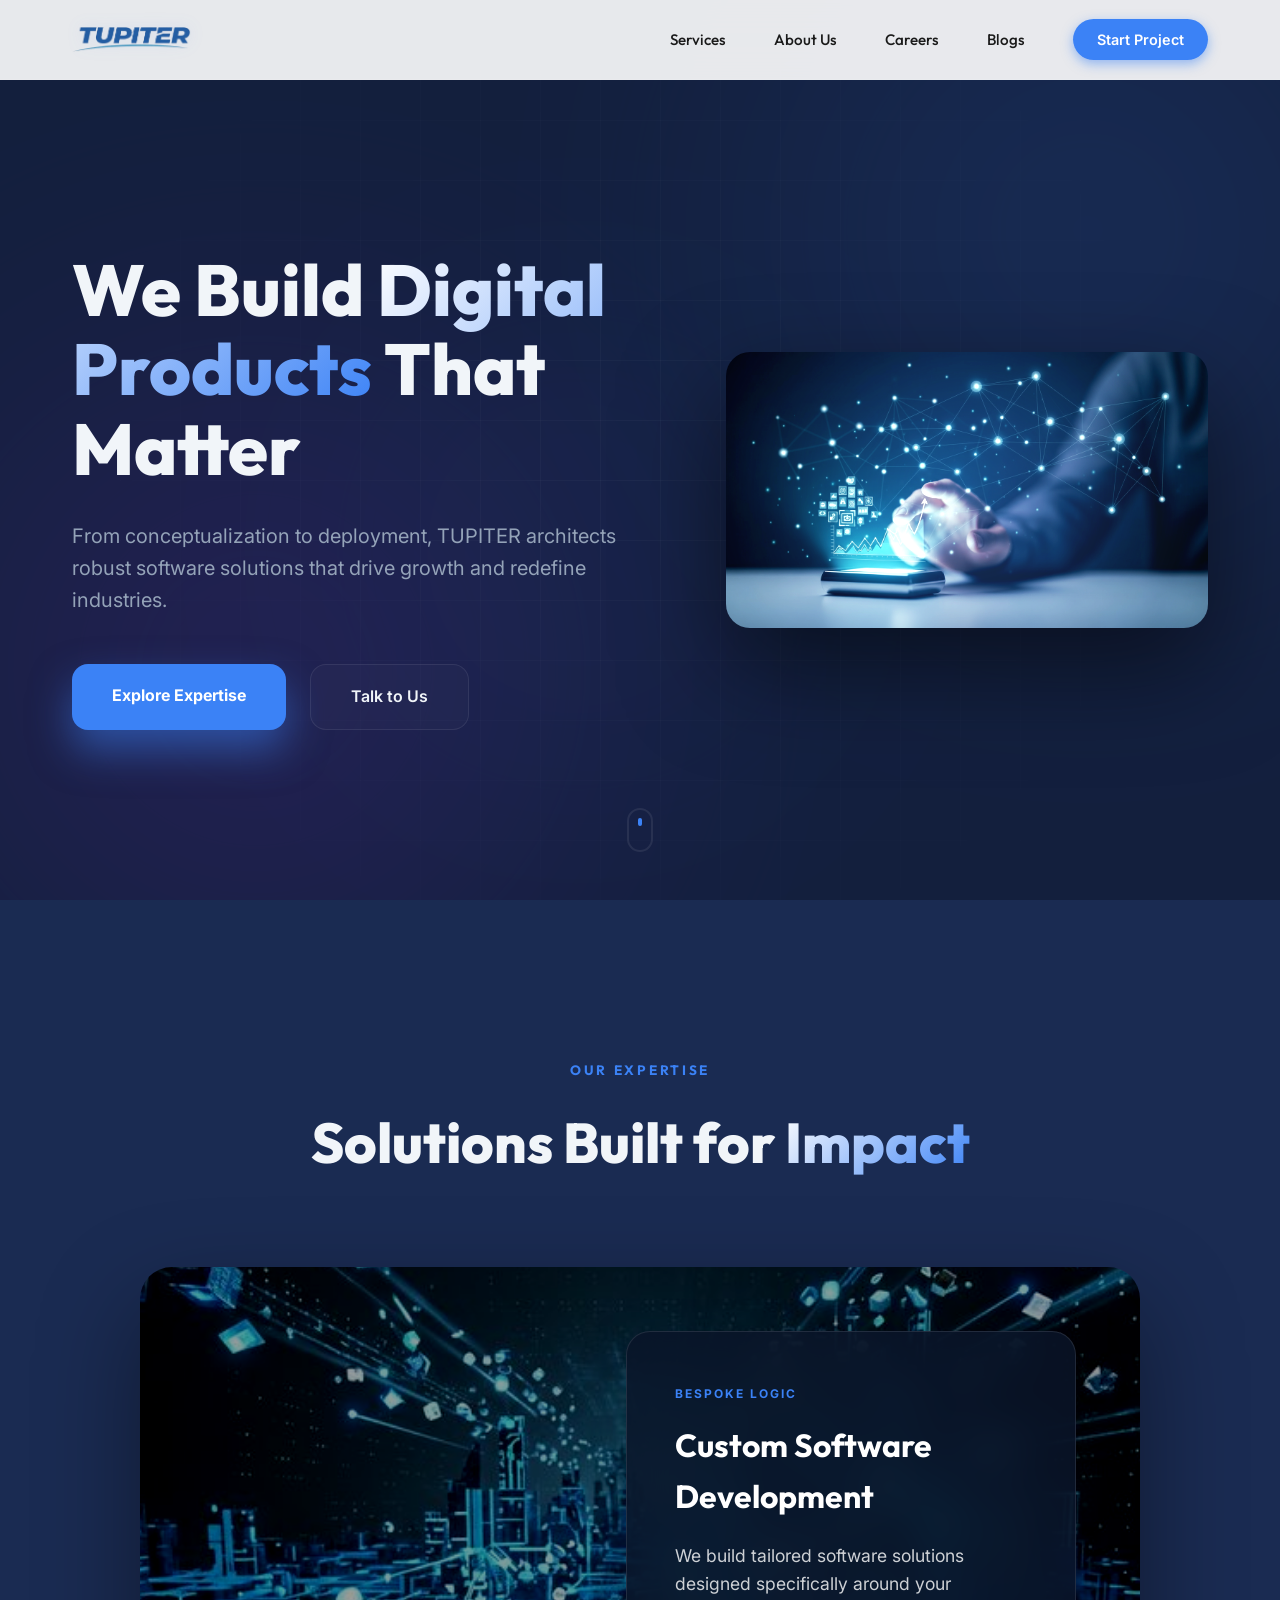
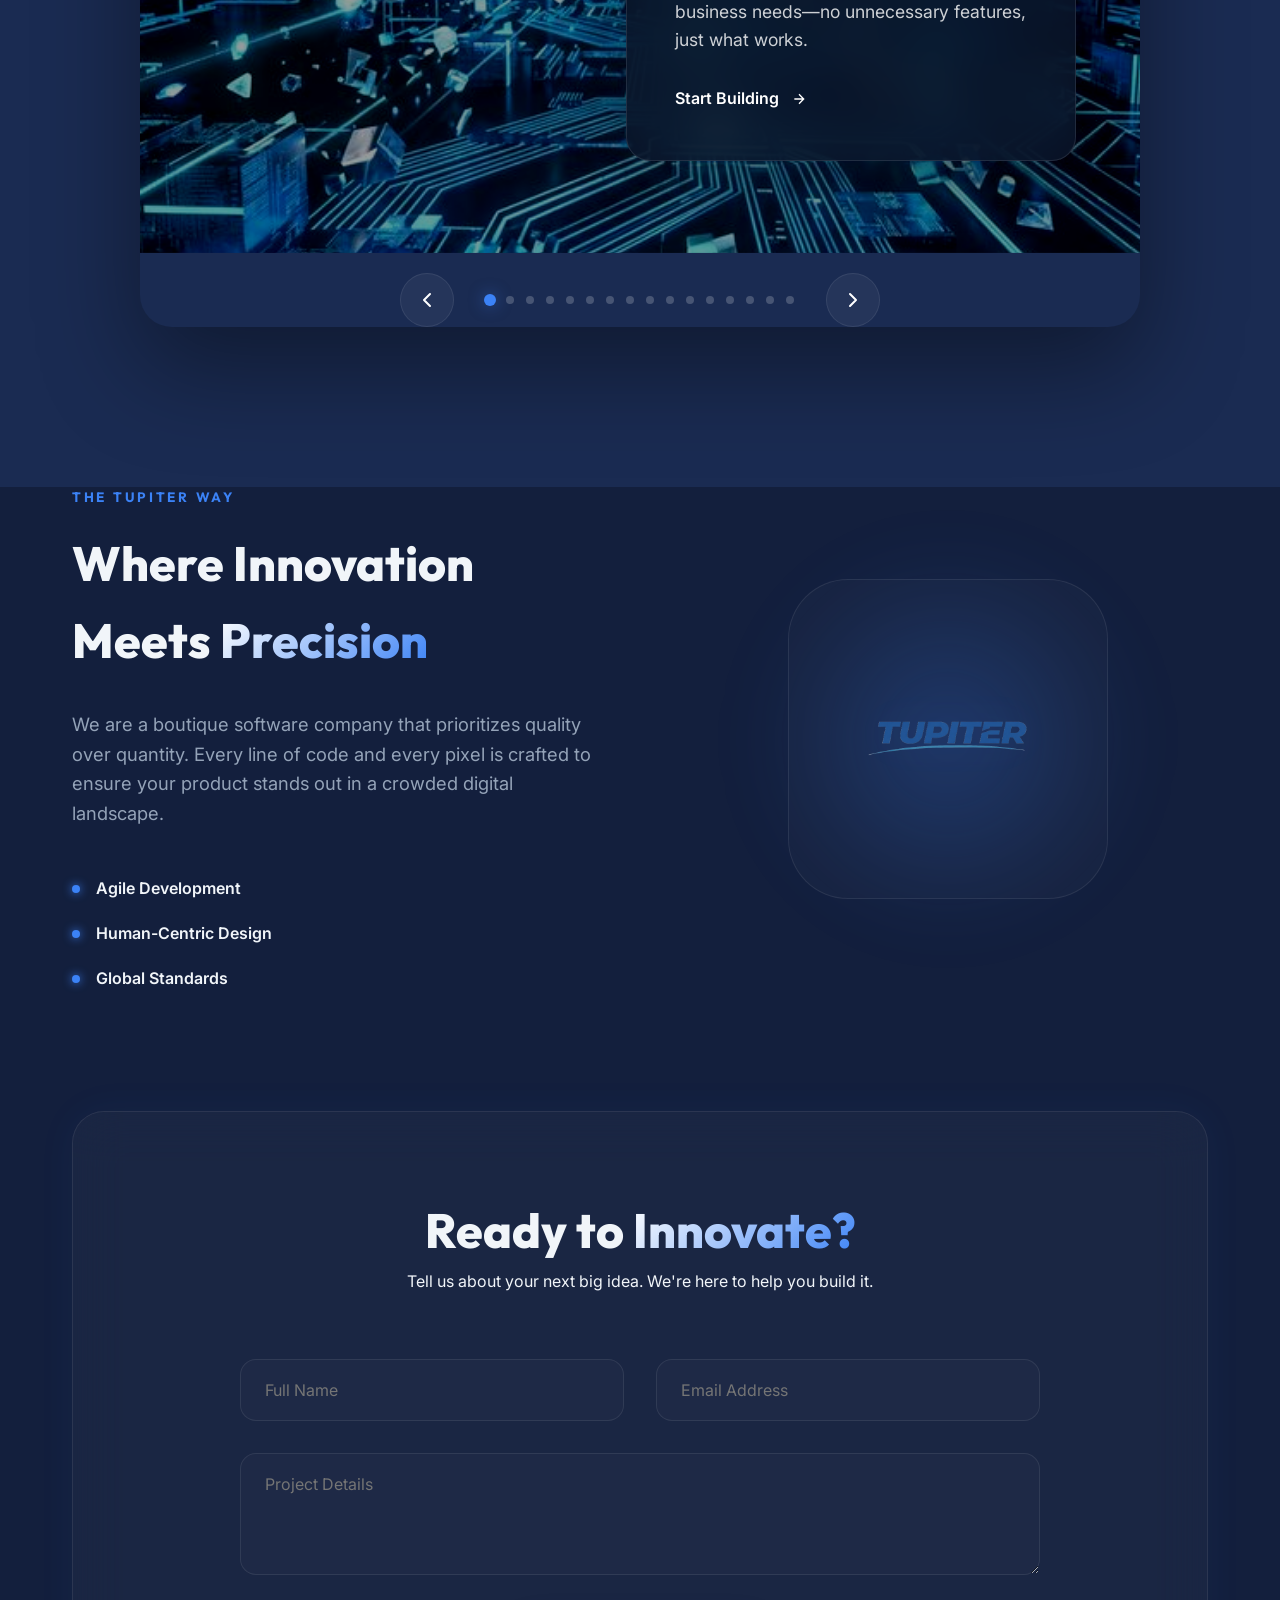
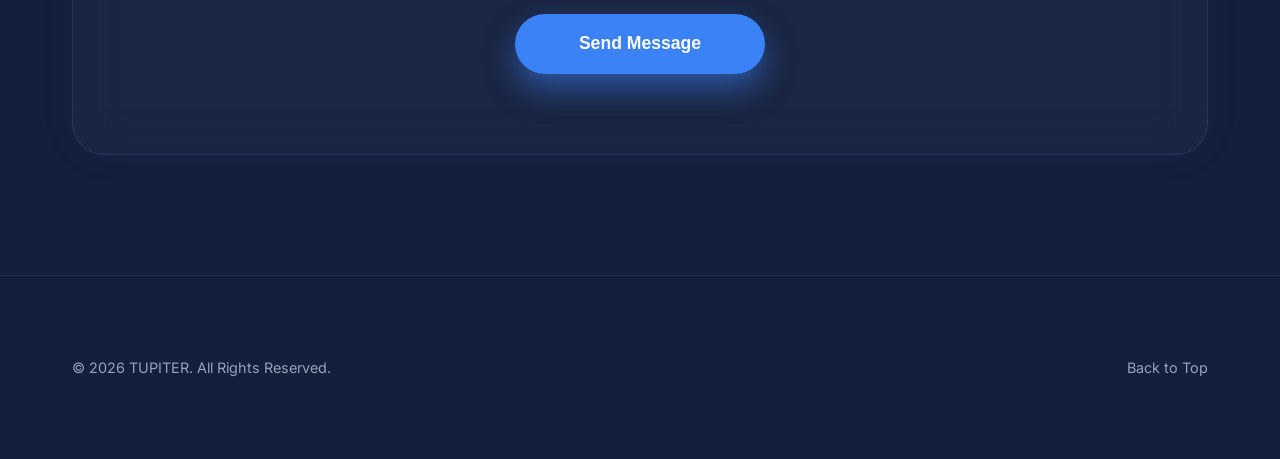
==== index.html @ eca200ba "Implement 16-service premium carousel with abstract tech imagery" ====
<!DOCTYPE html>
<html lang="en">
<head>
  <meta charset="UTF-8" />
  <meta name="viewport" content="width=device-width, initial-scale=1.0" />
  <title>TUPITER | Premium Software Solutions</title>
  <meta name="description" content="TUPITER - Crafting class-leading digital products and seamless software services for forward-thinking businesses." />
  
  <!-- Fonts -->
  <link rel="preconnect" href="https://fonts.googleapis.com" />
  <link rel="preconnect" href="https://fonts.gstatic.com" crossorigin />
  <link href="https://fonts.googleapis.com/css2?family=Outfit:wght@300;400;500;600;700;800&family=Inter:wght@300;400;500;600&display=swap" rel="stylesheet" />
  
  <link rel="stylesheet" href="styles.css" />
</head>
<body class="v2">
  
  <!-- ===== GLOBAL BACKGROUND ===== -->
  <div class="bg-animations" aria-hidden="true">
    <div class="bg-grid-layer"></div>
    <div class="glow-orb orb-1"></div>
    <div class="glow-orb orb-2"></div>
    <div class="glow-orb orb-3"></div>
  </div>

  <!-- ===== INTRO SPLASH ===== -->
  <div id="intro-splash" aria-hidden="true">
    <div class="splash-content">
      <img id="splash-logo" src="logo.png" alt="Tupiter" />
    </div>
  </div>

  <!-- ===== NAVIGATION ===== -->
  <header id="navbar" class="glass-nav">
    <div class="container nav-inner">
      <a href="#hero" class="brand">
        <img src="logo.png" alt="Tupiter" class="nav-logo-img" />
      </a>
      
      <button class="menu-toggle" id="hamburger" aria-label="Toggle Menu">
        <span class="line"></span>
        <span class="line"></span>
      </button>

      <nav class="nav-menu" id="nav-links">
        <ul class="nav-list">
          <li><a href="#services" class="nav-item">Services</a></li>
          <li><a href="#about" class="nav-item">About Us</a></li>
          <li><a href="#careers" class="nav-item">Careers</a></li>
          <li><a href="#blogs" class="nav-item">Blogs</a></li>
          <li><a href="#contact" class="nav-btn">Start Project</a></li>
        </ul>
      </nav>
    </div>
  </header>

  <main>
    <!-- ===== HERO SECTION ===== -->
    <section id="hero" class="hero-v2">
      <div class="hero-bg-fx"></div>
      
      <div class="container hero-container">
        <div class="hero-text-content">
          <h1>We Build <span class="text-gradient">Digital Products</span> That Matter</h1>
          <p class="hero-lead">From conceptualization to deployment, TUPITER architects robust software solutions that drive growth and redefine industries.</p>
          <div class="hero-actions">
            <a href="#services" class="primary-action">Explore Expertise</a>
            <a href="#contact" class="secondary-action">Talk to Us</a>
          </div>
        </div>
        
        <div class="hero-visual-content">
          <div class="visual-wrapper">
            <img src="hero_mockup_v3.png" alt="Tupiter Software Interface" class="hero-main-img" />
            <div class="visual-bg-glow"></div>
          </div>
        </div>
      </div>
      
      <a href="#services" class="scroll-ind" aria-label="Scroll Down">
        <span class="mouse"></span>
      </a>
    </section>

    <!-- ===== SERVICES ===== -->
    <section id="services" class="services-v2">
      <div class="container">
        <div class="section-meta">
          <span class="tagline">Our Expertise</span>
          <h2 class="section-title">Solutions Built for <span class="text-gradient">Impact</span></h2>
        </div>
        
        <!-- ===== SERVICES CAROUSEL ===== -->
        <div class="carousel-wrapper">
          <div class="carousel-container" id="services-carousel">
            <div class="carousel-track">
              <!-- Slide 1 -->
              <div class="carousel-slide active">
                <div class="slide-image">
                  <img src="service_1.png" alt="Custom Software Development" loading="lazy">
                </div>
                <div class="slide-content-card">
                  <span class="card-tag">Bespoke Logic</span>
                  <h3>Custom Software Development</h3>
                  <p>We build tailored software solutions designed specifically around your business needs—no unnecessary features, just what works.</p>
                  <div class="card-footer">
                    <a href="#contact" class="card-link">Start Building <svg width="16" height="16" viewBox="0 0 24 24" fill="none" stroke="currentColor" stroke-width="2"><path d="M5 12h14M12 5l7 7-7 7"/></svg></a>
                  </div>
                </div>
              </div>

              <!-- Slide 2 -->
              <div class="carousel-slide">
                <div class="slide-image">
                  <img src="service_2.png" alt="Web Application Development" loading="lazy">
                </div>
                <div class="slide-content-card">
                  <span class="card-tag">High Performance</span>
                  <h3>Web Application Development</h3>
                  <p>From sleek landing pages to complex platforms, we create fast, secure, and scalable web applications.</p>
                  <div class="card-footer">
                    <a href="#contact" class="card-link">Go Web <svg width="16" height="16" viewBox="0 0 24 24" fill="none" stroke="currentColor" stroke-width="2"><path d="M5 12h14M12 5l7 7-7 7"/></svg></a>
                  </div>
                </div>
              </div>

              <!-- Slide 3 -->
              <div class="carousel-slide">
                <div class="slide-image">
                  <img src="service_3.png" alt="Mobile App Development" loading="lazy">
                </div>
                <div class="slide-content-card">
                  <span class="card-tag">Mobile Native</span>
                  <h3>Mobile App Development</h3>
                  <p>We design and develop intuitive mobile apps that users love—built for performance on both Android and iOS.</p>
                  <div class="card-footer">
                    <a href="#contact" class="card-link">Build App <svg width="16" height="16" viewBox="0 0 24 24" fill="none" stroke="currentColor" stroke-width="2"><path d="M5 12h14M12 5l7 7-7 7"/></svg></a>
                  </div>
                </div>
              </div>

              <!-- Slide 4 -->
              <div class="carousel-slide">
                <div class="slide-image">
                  <img src="service_4.png" alt="SaaS Product Development" loading="lazy">
                </div>
                <div class="slide-content-card">
                  <span class="card-tag">Cloud Native</span>
                  <h3>SaaS Product Development</h3>
                  <p>Got a product idea? We help you turn it into a scalable SaaS platform with the right architecture from day one.</p>
                  <div class="card-footer">
                    <a href="#contact" class="card-link">Launch SaaS <svg width="16" height="16" viewBox="0 0 24 24" fill="none" stroke="currentColor" stroke-width="2"><path d="M5 12h14M12 5l7 7-7 7"/></svg></a>
                  </div>
                </div>
              </div>

              <!-- Slide 5 -->
              <div class="carousel-slide">
                <div class="slide-image">
                  <img src="service_1.png" alt="API Development" loading="lazy">
                </div>
                <div class="slide-content-card">
                  <span class="card-tag">Seamless Bridge</span>
                  <h3>API Development & Integration</h3>
                  <p>We connect your tools, platforms, and services seamlessly so everything works together without friction.</p>
                  <div class="card-footer">
                    <a href="#contact" class="card-link">Integrate <svg width="16" height="16" viewBox="0 0 24 24" fill="none" stroke="currentColor" stroke-width="2"><path d="M5 12h14M12 5l7 7-7 7"/></svg></a>
                  </div>
                </div>
              </div>

              <!-- Slide 6 -->
              <div class="carousel-slide">
                <div class="slide-image">
                  <img src="service_2.png" alt="Cloud Services" loading="lazy">
                </div>
                <div class="slide-content-card">
                  <span class="card-tag">Infinite Scale</span>
                  <h3>Cloud Services & Migration</h3>
                  <p>Move to the cloud with confidence. We handle migrations, setup, and optimization for better performance.</p>
                  <div class="card-footer">
                    <a href="#contact" class="card-link">Go Cloud <svg width="16" height="16" viewBox="0 0 24 24" fill="none" stroke="currentColor" stroke-width="2"><path d="M5 12h14M12 5l7 7-7 7"/></svg></a>
                  </div>
                </div>
              </div>

              <!-- Slide 7 -->
              <div class="carousel-slide">
                <div class="slide-image">
                  <img src="service_3.png" alt="DevOps" loading="lazy">
                </div>
                <div class="slide-content-card">
                  <span class="card-tag">Auto-Pilot</span>
                  <h3>DevOps & CI/CD Implementation</h3>
                  <p>We streamline your development process with automated pipelines, faster deployments, and reliable infrastructure.</p>
                  <div class="card-footer">
                    <a href="#contact" class="card-link">Automate <svg width="16" height="16" viewBox="0 0 24 24" fill="none" stroke="currentColor" stroke-width="2"><path d="M5 12h14M12 5l7 7-7 7"/></svg></a>
                  </div>
                </div>
              </div>

              <!-- Slide 8 -->
              <div class="carousel-slide">
                <div class="slide-image">
                  <img src="service_4.png" alt="Data Engineering" loading="lazy">
                </div>
                <div class="slide-content-card">
                  <span class="card-tag">Data Driven</span>
                  <h3>Data Engineering & Analytics</h3>
                  <p>Turn raw data into meaningful insights with robust data pipelines and smart analytics solutions.</p>
                  <div class="card-footer">
                    <a href="#contact" class="card-link">See Insights <svg width="16" height="16" viewBox="0 0 24 24" fill="none" stroke="currentColor" stroke-width="2"><path d="M5 12h14M12 5l7 7-7 7"/></svg></a>
                  </div>
                </div>
              </div>

              <!-- Slide 9 -->
              <div class="carousel-slide">
                <div class="slide-image">
                  <img src="service_1.png" alt="AI Solutions" loading="lazy">
                </div>
                <div class="slide-content-card">
                  <span class="card-tag">Neural Intelligence</span>
                  <h3>AI & Machine Learning Solutions</h3>
                  <p>We integrate intelligent systems that help automate processes, improve decision-making, and create smarter products.</p>
                  <div class="card-footer">
                    <a href="#contact" class="card-link">Go AI <svg width="16" height="16" viewBox="0 0 24 24" fill="none" stroke="currentColor" stroke-width="2"><path d="M5 12h14M12 5l7 7-7 7"/></svg></a>
                  </div>
                </div>
              </div>

              <!-- Slide 10 -->
              <div class="carousel-slide">
                <div class="slide-image">
                  <img src="service_2.png" alt="UI/UX" loading="lazy">
                </div>
                <div class="slide-content-card">
                  <span class="card-tag">Human Centric</span>
                  <h3>UI/UX Design</h3>
                  <p>Clean, user-focused design that not only looks good but feels intuitive and easy to use.</p>
                  <div class="card-footer">
                    <a href="#contact" class="card-link">Design <svg width="16" height="16" viewBox="0 0 24 24" fill="none" stroke="currentColor" stroke-width="2"><path d="M5 12h14M12 5l7 7-7 7"/></svg></a>
                  </div>
                </div>
              </div>

              <!-- Slide 11 -->
              <div class="carousel-slide">
                <div class="slide-image">
                  <img src="service_3.png" alt="Enterprise Solutions" loading="lazy">
                </div>
                <div class="slide-content-card">
                  <span class="card-tag">Enterprise Scale</span>
                  <h3>Enterprise Solutions (ERP / CRM)</h3>
                  <p>We build and integrate enterprise systems that simplify operations and improve efficiency across teams.</p>
                  <div class="card-footer">
                    <a href="#contact" class="card-link">Connect Team <svg width="16" height="16" viewBox="0 0 24 24" fill="none" stroke="currentColor" stroke-width="2"><path d="M5 12h14M12 5l7 7-7 7"/></svg></a>
                  </div>
                </div>
              </div>

              <!-- Slide 12 -->
              <div class="carousel-slide">
                <div class="slide-image">
                  <img src="service_4.png" alt="Modernization" loading="lazy">
                </div>
                <div class="slide-content-card">
                  <span class="card-tag">Legacy Upgrade</span>
                  <h3>Legacy System Modernization</h3>
                  <p>Outdated system? We upgrade and transform it into a modern, scalable solution without disrupting your business.</p>
                  <div class="card-footer">
                    <a href="#contact" class="card-link">Modernize <svg width="16" height="16" viewBox="0 0 24 24" fill="none" stroke="currentColor" stroke-width="2"><path d="M5 12h14M12 5l7 7-7 7"/></svg></a>
                  </div>
                </div>
              </div>

              <!-- Slide 13 -->
              <div class="carousel-slide">
                <div class="slide-image">
                  <img src="service_1.png" alt="QA" loading="lazy">
                </div>
                <div class="slide-content-card">
                  <span class="card-tag">Flawless Code</span>
                  <h3>Software Testing & Quality Assurance</h3>
                  <p>We ensure everything works flawlessly with thorough testing and quality checks at every stage.</p>
                  <div class="card-footer">
                    <a href="#contact" class="card-link">Test Product <svg width="16" height="16" viewBox="0 0 24 24" fill="none" stroke="currentColor" stroke-width="2"><path d="M5 12h14M12 5l7 7-7 7"/></svg></a>
                  </div>
                </div>
              </div>

              <!-- Slide 14 -->
              <div class="carousel-slide">
                <div class="slide-image">
                  <img src="service_2.png" alt="Kafka" loading="lazy">
                </div>
                <div class="slide-content-card">
                  <span class="card-tag">Real-time Stream</span>
                  <h3>Kafka Services</h3>
                  <p>Real-time data streaming solutions using Kafka for high-throughput, scalable systems.</p>
                  <div class="card-footer">
                    <a href="#contact" class="card-link">Stream Now <svg width="16" height="16" viewBox="0 0 24 24" fill="none" stroke="currentColor" stroke-width="2"><path d="M5 12h14M12 5l7 7-7 7"/></svg></a>
                  </div>
                </div>
              </div>

              <!-- Slide 15 -->
              <div class="carousel-slide">
                <div class="slide-image">
                  <img src="service_3.png" alt="Cybersecurity" loading="lazy">
                </div>
                <div class="slide-content-card">
                  <span class="card-tag">Shield First</span>
                  <h3>Cybersecurity Services</h3>
                  <p>We secure your applications and infrastructure against threats, keeping your data and users safe.</p>
                  <div class="card-footer">
                    <a href="#contact" class="card-link">Secure <svg width="16" height="16" viewBox="0 0 24 24" fill="none" stroke="currentColor" stroke-width="2"><path d="M5 12h14M12 5l7 7-7 7"/></svg></a>
                  </div>
                </div>
              </div>

              <!-- Slide 16 -->
              <div class="carousel-slide">
                <div class="slide-image">
                  <img src="service_4.png" alt="Maintenance" loading="lazy">
                </div>
                <div class="slide-content-card">
                  <span class="card-tag">Lifelong Support</span>
                  <h3>Maintenance & Support</h3>
                  <p>Ongoing support, improvements, and expert guidance to keep your systems running smoothly.</p>
                  <div class="card-footer">
                    <a href="#contact" class="card-link">Get Expert Help <svg width="16" height="16" viewBox="0 0 24 24" fill="none" stroke="currentColor" stroke-width="2"><path d="M5 12h14M12 5l7 7-7 7"/></svg></a>
                  </div>
                </div>
              </div>
            </div>

            <!-- Controls -->
            <div class="carousel-controls">
              <button class="c-prev" aria-label="Previous">
                <svg width="24" height="24" viewBox="0 0 24 24" fill="none" stroke="currentColor" stroke-width="2" stroke-linecap="round" stroke-linejoin="round"><path d="M15 18l-6-6 6-6"/></svg>
              </button>
              <div class="c-dots"></div>
              <button class="c-next" aria-label="Next">
                <svg width="24" height="24" viewBox="0 0 24 24" fill="none" stroke="currentColor" stroke-width="2" stroke-linecap="round" stroke-linejoin="round"><path d="M9 18l6-6-6-6"/></svg>
              </button>
            </div>
          </div>
        </div>
      </div>
    </section>

    <!-- ===== ABOUT ===== -->
    <section id="about" class="about-v2">
      <div class="container about-v2-inner">
        <div class="about-v2-content">
          <span class="tagline">The Tupiter Way</span>
          <h2>Where Innovation Meets <span class="text-gradient">Precision</span></h2>
          <p>We are a boutique software company that prioritizes quality over quantity. Every line of code and every pixel is crafted to ensure your product stands out in a crowded digital landscape.</p>
          <div class="feature-grid">
            <div class="feature">
              <span class="f-dot"></span>
              <span>Agile Development</span>
            </div>
            <div class="feature">
              <span class="f-dot"></span>
              <span>Human-Centric Design</span>
            </div>
            <div class="feature">
              <span class="f-dot"></span>
              <span>Global Standards</span>
            </div>
          </div>
        </div>
        <div class="about-v2-visual">
          <div class="abstract-box">
            <div class="box-glow"></div>
            <img src="logo.png" alt="Tupiter Logo" class="visual-logo" />
          </div>
        </div>
      </div>
    </section>

    <!-- ===== CONTACT ===== -->
    <section id="contact" class="contact-v2">
      <div class="container">
        <div class="contact-glass-box">
          <div class="contact-v2-header">
            <h2>Ready to <span class="text-gradient">Innovate?</span></h2>
            <p>Tell us about your next big idea. We're here to help you build it.</p>
          </div>
          
          <form id="contact-form" class="modern-form">
            <div class="form-row">
              <div class="input-group">
                <input type="text" id="name" required placeholder="Full Name" />
              </div>
              <div class="input-group">
                <input type="email" id="email" required placeholder="Email Address" />
              </div>
            </div>
            <div class="input-group">
              <textarea id="message" rows="4" required placeholder="Project Details"></textarea>
            </div>
            <button type="submit" class="cta-submit" id="submit-btn">Send Message</button>
          </form>
        </div>
      </div>
    </section>
  </main>

  <!-- ===== FOOTER ===== -->
  <footer class="footer-v2">
    <div class="container footer-bottom">
      <p class="copyright">© 2026 TUPITER. All Rights Reserved.</p>
      <div class="footer-links">
        <a href="#hero">Back to Top</a>
      </div>
    </div>
  </footer>

  <script src="main.js"></script>
</body>
</html>
---- styles.css ----
/* ============================================================
   TUPITER v2.0 — Premium Cinematic Web Experience
   ============================================================ */

:root {
  /* Colors */
  --bg:          #131f3d;
  --bg-alt:      #1a2b52;
  --accent:      #3b82f6;
  --accent-glow: rgba(59, 130, 246, 0.5);
  --white:       #ffffff;
  --text:        #f1f5f9;
  --text-muted:  #94a3b8;
  --border:      rgba(255, 255, 255, 0.08);
  --glass:       rgba(255, 255, 255, 0.02);
  --glass-hover: rgba(255, 255, 255, 0.05);
  
  /* System */
  --font-main:   'Inter', system-ui, sans-serif;
  --font-head:   'Outfit', sans-serif;
  --nav-height:  80px;
  --container:   1200px;
  --radius:      24px;
  --transition:  0.4s cubic-bezier(0.16, 1, 0.3, 1);
}

/* ---- Base ---- */
*, *::before, *::after { box-sizing: border-box; margin: 0; padding: 0; }
html { scroll-behavior: smooth; font-size: 16px; scroll-padding-top: var(--nav-height); }

body.v2 {
  font-family: var(--font-main);
  background: var(--bg);
  color: var(--text);
  line-height: 1.6;
  overflow-x: hidden;
  -webkit-font-smoothing: antialiased;
}

img { max-width: 100%; display: block; }
a { text-decoration: none; color: inherit; transition: var(--transition); }
ul { list-style: none; }

.container {
  max-width: var(--container);
  margin: 0 auto;
  padding: 0 2rem;
}

.text-gradient {
  background: linear-gradient(135deg, #fff 0%, var(--accent) 100%);
  -webkit-background-clip: text;
  -webkit-text-fill-color: transparent;
  background-clip: text;
}

/* ============================================================
   INTRO SPLASH v2
   ============================================================ */
#intro-splash {
  position: fixed;
  inset: 0;
  background: #ffffff;
  z-index: 10000;
  display: flex;
  align-items: center;
  justify-content: center;
  /* Splash background fades out, logo stays */
  /* Synchronized with logo landing at 2.3s */
  animation: splash-bg-exit 0.4s cubic-bezier(0.16, 1, 0.3, 1) 2.3s forwards;
}

#splash-logo {
  width: 280px; /* Adjusted for wider text logo */
  height: auto;
  filter: drop-shadow(0 0 15px rgba(59, 130, 246, 0.15));
  /* Step 1: Reveal logo in center */
  /* Step 2: Slide to corner */
  /* Precision landing: dX=81px, dY=40px, Scale=0.35 */
  animation: 
    logo-reveal-center 0.8s cubic-bezier(0.16, 1, 0.3, 1) 0.5s forwards,
    logo-center-to-navbar 0.8s cubic-bezier(0.65, 0, 0.35, 1) 1.5s forwards;
  opacity: 0;
  z-index: 10001;
}

@keyframes logo-reveal-center {
  0% { transform: scale(0.9); opacity: 0; }
  100% { transform: scale(1); opacity: 1; }
}

@keyframes logo-center-to-navbar {
  0% {
    transform: translate(0, 0) scale(1);
  }
  100% {
    /* Precise landing for all viewports: dX=81px from left on narrow, dY=40px from top */
    transform: translate(calc(49px + max(32px - 50vw, -568px)), calc(40px - 50vh)) scale(0.35);
  }
}

@keyframes splash-bg-exit {
  to { opacity: 0; visibility: hidden; pointer-events: none; }
}

/* ============================================================
   NAVIGATION v2
   ============================================================ */
.glass-nav {
  position: fixed;
  top: 0;
  left: 0;
  right: 0;
  height: var(--nav-height);
  z-index: 1000;
  display: flex;
  align-items: center;
  border-bottom: 1px solid var(--border);
  background: rgba(255, 255, 255, 0.9);
  backdrop-filter: blur(20px);
  -webkit-backdrop-filter: blur(20px);
  opacity: 0;
  opacity: 0;
  animation: nav-reveal 0.6s ease 2.1s forwards;
}

.nav-inner {
  display: flex;
  justify-content: space-between;
  align-items: center;
  width: 100%;
}

.brand {
  /* Hand-off exactly at 2.3s when splash logo lands */
  opacity: 0;
  animation: nav-reveal 0.2s ease 2.3s forwards;
}

@keyframes nav-reveal {
  to { opacity: 1; }
}

.nav-logo-img {
  height: 28px;
  width: auto;
  filter: drop-shadow(0 0 8px rgba(59, 130, 246, 0.1));
}

.nav-list {
  display: flex;
  align-items: center;
  gap: 3rem;
}

.nav-item {
  font-family: var(--font-head);
  font-weight: 500;
  font-size: 0.95rem;
  color: #1a1a1a;
}

.nav-item:hover { color: var(--accent); }

.nav-btn {
  background: var(--accent);
  color: var(--white);
  padding: 0.75rem 1.5rem;
  border-radius: 100px;
  font-weight: 600;
  font-size: 0.9rem;
  box-shadow: 0 4px 12px var(--accent-glow);
}

.nav-btn:hover { transform: scale(1.05); box-shadow: 0 10px 20px rgba(255,255,255,0.1); }

/* Hamburger Menu Toggle */
.menu-toggle {
  display: none;
  flex-direction: column;
  gap: 6px;
  background: none;
  border: none;
  cursor: pointer;
  padding: 10px;
}

.menu-toggle .line {
  width: 24px;
  height: 2px;
  background: #1a1a1a;
  transition: var(--transition);
}

/* ============================================================
   HERO v2
   ============================================================ */
.hero-v2 {
  min-height: 100vh;
  padding-top: var(--nav-height);
  display: flex;
  align-items: center;
  position: relative;
  overflow: hidden;
}

.hero-bg-fx {
  position: absolute;
  inset: 0;
  z-index: -1;
}

.glow-orb {
  position: absolute;
  width: 50vw;
  height: 50vw;
  border-radius: 50%;
  filter: blur(140px);
  opacity: 0.12;
  transition: opacity 1s ease;
  animation: float-orb 20s infinite ease-in-out alternate;
}

.orb-1 { top: -10%; right: -10%; background: var(--accent); animation-duration: 25s; }
.orb-2 { bottom: -10%; left: -5%; background: #9333ea; animation-duration: 35s; animation-delay: -5s; }
.orb-3 { top: 40%; left: 30%; width: 30vw; height: 30vw; background: var(--accent); opacity: 0.08; animation-duration: 40s; animation-delay: -10s; }

/* Global Background Layout */
.bg-animations {
  position: fixed;
  inset: 0;
  z-index: -2;
  overflow: hidden;
  pointer-events: none;
  background: var(--bg);
}

.bg-grid-layer {
  position: absolute;
  inset: 0;
  background-image: 
    linear-gradient(rgba(255,255,255,0.03) 1px, transparent 1px),
    linear-gradient(90deg, rgba(255,255,255,0.03) 1px, transparent 1px);
  background-size: 60px 60px;
  mask-image: radial-gradient(circle at center, black, transparent 80%);
  -webkit-mask-image: radial-gradient(circle at center, black, transparent 80%);
  animation: grid-pan 60s linear infinite;
}

@keyframes float-orb {
  0% { transform: translate(0, 0) scale(1); }
  50% { transform: translate(5%, 10%) scale(1.1); }
  100% { transform: translate(-5%, 5%) scale(0.95); }
}

@keyframes grid-pan {
  from { transform: translateY(0); }
  to { transform: translateY(60px); }
}

.hero-container {
  display: grid;
  grid-template-columns: 1.1fr 0.9fr;
  align-items: center;
  gap: 4rem;
}

.badge-reveal {
  margin-bottom: 2rem;
  /* Simplified hero reveal without the badge delay */
  opacity: 0;
  transform: translateY(20px);
  animation: reveal-up 0.8s ease 2.3s forwards;
}

.badge {
  display: inline-block;
  padding: 0.5rem 1rem;
  background: var(--glass);
  border: 1px solid var(--border);
  border-radius: 100px;
  font-size: 0.8rem;
  font-weight: 600;
  letter-spacing: 0.05em;
  text-transform: uppercase;
  color: var(--accent);
}

h1 {
  font-family: var(--font-head);
  font-size: clamp(2.5rem, 6vw, 4.5rem);
  font-weight: 800;
  line-height: 1.1;
  margin-bottom: 2rem;
  opacity: 0;
  transform: translateY(30px);
  animation: reveal-up 0.8s ease 2.4s forwards;
}

.hero-lead {
  font-size: 1.25rem;
  color: var(--text-muted);
  max-width: 600px;
  margin-bottom: 3rem;
  opacity: 0;
  transform: translateY(30px);
  animation: reveal-up 0.8s ease 2.5s forwards;
}

.hero-actions {
  display: flex;
  gap: 1.5rem;
  opacity: 0;
  transform: translateY(30px);
  animation: reveal-up 0.8s ease 2.6s forwards;
}

.primary-action {
  background: var(--accent);
  color: var(--white);
  padding: 1.2rem 2.5rem;
  border-radius: 16px;
  font-weight: 700;
  box-shadow: 0 20px 40px var(--accent-glow);
}

.secondary-action {
  border: 1px solid var(--border);
  padding: 1.2rem 2.5rem;
  border-radius: 16px;
  font-weight: 600;
  background: var(--glass);
}

.primary-action:hover { transform: translateY(-5px); box-shadow: 0 25px 50px var(--accent-glow); }
.secondary-action:hover { background: var(--glass-hover); border-color: rgba(255,255,255,0.2); }

/* Hero Visual */
.hero-visual-content {
  position: relative;
  opacity: 0;
  transform: scale(0.9);
  animation: hero-image-reveal 1.2s cubic-bezier(0.16, 1, 0.3, 1) 2.4s forwards;
}

.visual-wrapper {
  position: relative;
  z-index: 2;
  border-radius: var(--radius);
  overflow: hidden;
  box-shadow: 0 40px 100px rgba(0,0,0,0.5);
}

.hero-main-img {
  width: 100%;
  height: auto;
  mix-blend-mode: lighten;
  filter: contrast(1.1) brightness(1.1);
}

.visual-bg-glow {
  position: absolute;
  inset: -20%;
  background: radial-gradient(circle, var(--accent-glow) 0%, transparent 70%);
  z-index: -1;
  filter: blur(60px);
}

/* Scroll Indicator */
.scroll-ind {
  position: absolute;
  bottom: 3rem;
  left: 50%;
  transform: translateX(-50%);
  opacity: 0;
  animation: fade-in 1s ease 4.5s forwards;
}

.mouse {
  width: 26px;
  height: 44px;
  border: 2px solid var(--border);
  border-radius: 20px;
  display: block;
  position: relative;
}

.mouse::after {
  content: '';
  width: 4px;
  height: 8px;
  background: var(--accent);
  position: absolute;
  top: 8px;
  left: 50%;
  transform: translateX(-50%);
  border-radius: 2px;
  animation: scroll-wheel 2s infinite;
}

@keyframes scroll-wheel {
  0% { transform: translate(-50%, 0); opacity: 1; }
  100% { transform: translate(-50%, 20px); opacity: 0; }
}

/* ============================================================
   SERVICES v2
   ============================================================ */
.services-v2 {
  padding: 160px 0;
  background: var(--bg-alt);
}

.section-meta {
  text-align: center;
  margin-bottom: 5rem;
}

.tagline {
  font-family: var(--font-head);
  display: block;
  text-transform: uppercase;
  color: var(--accent);
  font-weight: 700;
  letter-spacing: 0.2em;
  font-size: 0.85rem;
  margin-bottom: 1rem;
}

.section-title {
  font-family: var(--font-head);
  font-size: clamp(2rem, 5vw, 3.5rem);
  font-weight: 800;
}/* Services Carousel Section Layout */
.services-v2 { padding: 160px 0; background: var(--bg-alt); position: relative; overflow: hidden; }

.carousel-wrapper {
  margin-top: 4rem;
  position: relative;
  max-width: 1000px;
  margin-left: auto;
  margin-right: auto;
}

.carousel-container {
  overflow: hidden;
  border-radius: 32px;
  box-shadow: 0 40px 100px rgba(0, 0, 0, 0.4);
}

.carousel-track {
  display: flex;
  transition: transform 0.6s cubic-bezier(0.16, 1, 0.3, 1);
}

.carousel-slide {
  flex: 0 0 100%;
  position: relative;
  min-height: 500px;
  display: flex;
  align-items: center;
  padding: 4rem;
}

.slide-image {
  position: absolute;
  inset: 0;
  width: 100%;
  height: 100%;
  z-index: 1;
}

.slide-image img {
  width: 100%;
  height: 100%;
  object-fit: cover;
  filter: brightness(0.6) contrast(1.1);
  transition: transform 8s linear;
}

.carousel-slide.active .slide-image img { transform: scale(1.1); }

.slide-content-card {
  position: relative;
  z-index: 2;
  background: rgba(10, 20, 40, 0.85);
  backdrop-filter: blur(20px);
  -webkit-backdrop-filter: blur(20px);
  border: 1px solid rgba(255, 255, 255, 0.1);
  border-radius: 24px;
  padding: 3rem;
  max-width: 450px;
  margin-left: auto;
  box-shadow: 0 20px 50px rgba(0,0,0,0.3);
  transform: translateX(30px);
  opacity: 0;
  transition: all 0.8s cubic-bezier(0.16, 1, 0.3, 1) 0.2s;
}

.carousel-slide.active .slide-content-card {
  transform: translateX(0);
  opacity: 1;
}

.card-tag {
  display: inline-block;
  font-size: 0.75rem;
  font-weight: 700;
  text-transform: uppercase;
  letter-spacing: 2px;
  color: var(--accent);
  margin-bottom: 1rem;
}

.slide-content-card h3 {
  font-family: var(--font-head);
  font-size: 2rem;
  font-weight: 700;
  margin-bottom: 1.25rem;
  color: var(--white);
}

.slide-content-card p {
  font-size: 1.1rem;
  line-height: 1.6;
  color: rgba(255,255,255,0.8);
  margin-bottom: 2rem;
}

.card-footer {
  display: flex;
  align-items: center;
  justify-content: space-between;
}

.card-link {
  display: flex;
  align-items: center;
  gap: 0.75rem;
  color: var(--white);
  font-weight: 600;
  text-decoration: none;
  transition: var(--transition);
}

.card-link:hover { color: var(--accent); gap: 1rem; }

/* Carousel Controls */
.carousel-controls {
  display: flex;
  align-items: center;
  justify-content: center;
  gap: 2rem;
  margin-top: 3rem;
}

.c-prev, .c-next {
  background: rgba(255,255,255,0.05);
  border: 1px solid var(--border);
  color: var(--white);
  width: 54px;
  height: 54px;
  border-radius: 50%;
  display: flex;
  align-items: center;
  justify-content: center;
  cursor: pointer;
  transition: var(--transition);
}

.c-prev:hover, .c-next:hover {
  background: var(--accent);
  border-color: var(--accent);
  box-shadow: 0 0 20px var(--accent-glow);
}

.c-dots {
  display: flex;
  gap: 0.75rem;
}

.dot {
  width: 8px;
  height: 8px;
  border-radius: 50%;
  background: rgba(255,255,255,0.2);
  cursor: pointer;
  transition: var(--transition);
}

.dot.active {
  background: var(--accent);
  transform: scale(1.5);
  box-shadow: 0 0 10px var(--accent-glow);
}

@media (max-width: 768px) {
  .carousel-slide { padding: 2rem; min-height: 550px; align-items: flex-end; }
  .slide-content-card { padding: 2rem; margin-left: 0; transform: translateY(30px); }
  .carousel-slide.active .slide-content-card { transform: translateY(0); }
  .slide-content-card h3 { font-size: 1.5rem; }
}
}

/* ============================================================
   ABOUT v2
   ============================================================ */
.about-v2 { padding: 160px 0; }

.about-v2-inner {
  display: grid;
  grid-template-columns: 1fr 1fr;
  align-items: center;
  gap: 6rem;
}

.about-v2-content h2 {
  font-family: var(--font-head);
  font-size: clamp(2rem, 4vw, 3rem);
  font-weight: 800;
  margin-bottom: 2rem;
}

.about-v2-content p {
  color: var(--text-muted);
  font-size: 1.15rem;
  margin-bottom: 3rem;
}

.feature-grid {
  display: flex;
  flex-direction: column;
  gap: 1.2rem;
}

.feature {
  display: flex;
  align-items: center;
  gap: 1rem;
  font-weight: 600;
}

.f-dot {
  width: 8px;
  height: 8px;
  background: var(--accent);
  border-radius: 50%;
  box-shadow: 0 0 10px var(--accent);
}

.about-v2-visual {
  display: flex;
  justify-content: center;
}

.abstract-box {
  width: 320px;
  height: 320px;
  background: var(--glass);
  border: 1px solid var(--border);
  border-radius: 60px;
  position: relative;
  display: flex;
  align-items: center;
  justify-content: center;
  animation: float-slow 8s infinite ease-in-out;
}

.visual-logo {
  width: 160px; /* Adjusted for wider logo */
  height: auto;
  filter: drop-shadow(0 0 20px rgba(59, 130, 246, 0.1));
  opacity: 0.8;
}

.box-glow {
  position: absolute;
  inset: -10%;
  background: radial-gradient(circle, var(--accent-glow) 0%, transparent 70%);
  filter: blur(40px);
  opacity: 0.5;
}

/* ============================================================
   CONTACT v2
   ============================================================ */
.contact-v2 { padding: 120px 0; }

.contact-glass-box {
  background: rgba(255, 255, 255, 0.03);
  border: 1px solid var(--border);
  border-radius: 32px;
  padding: 5rem;
  backdrop-filter: blur(24px);
  -webkit-backdrop-filter: blur(24px);
  box-shadow: 0 0 40px rgba(59, 130, 246, 0.05);
  transition: var(--transition);
}

.contact-glass-box:hover {
  border-color: rgba(59, 130, 246, 0.2);
  box-shadow: 0 0 60px rgba(59, 130, 246, 0.1);
}

.contact-v2-header {
  text-align: center;
  margin-bottom: 4rem;
}

.contact-v2-header h2 {
  font-family: var(--font-head);
  font-size: 3rem;
  font-weight: 800;
}

.modern-form {
  max-width: 800px;
  margin: 0 auto;
  display: flex;
  flex-direction: column;
  gap: 2rem;
}

.form-row {
  display: grid;
  grid-template-columns: 1fr 1fr;
  gap: 2rem;
}

.input-group input,
.input-group textarea {
  width: 100%;
  background: rgba(255,255,255,0.02);
  border: 1px solid var(--border);
  border-radius: 16px;
  padding: 1.25rem 1.5rem;
  color: var(--white);
  font-family: inherit;
  font-size: 1rem;
  transition: var(--transition);
}

.input-group input:focus,
.input-group textarea:focus {
  outline: none;
  border-color: var(--accent);
  background: rgba(255,255,255,0.05);
  box-shadow: 0 0 20px rgba(59, 130, 246, 0.1);
}

.cta-submit {
  align-self: center;
  background: var(--accent);
  color: var(--white);
  padding: 1.2rem 4rem;
  border-radius: 100px;
  font-weight: 700;
  font-size: 1.1rem;
  border: none;
  cursor: pointer;
  box-shadow: 0 15px 30px var(--accent-glow);
  transition: var(--transition);
}

.cta-submit:hover { transform: translateY(-5px); box-shadow: 0 20px 40px var(--accent-glow); }

/* ============================================================
   FOOTER v2
   ============================================================ */
.footer-v2 {
  padding: 5rem 0;
  border-top: 1px solid var(--border);
}

.footer-bottom {
  display: flex;
  justify-content: space-between;
  align-items: center;
  color: var(--text-muted);
  font-size: 0.9rem;
}

/* ============================================================
   ANIMATIONS
   ============================================================ */
@keyframes fade-in { to { opacity: 1; } }
@keyframes reveal-up { to { opacity: 1; transform: translateY(0); } }
@keyframes hero-image-reveal { to { opacity: 1; transform: scale(1); } }
@keyframes float-slow {
  0%, 100% { transform: translateY(0) rotate(0); }
  50% { transform: translateY(-20px) rotate(2deg); }
}

/* ============================================================
   RESPONSIVE
   ============================================================ */
@media (max-width: 1024px) {
  .hero-container { grid-template-columns: 1fr; text-align: center; gap: 5rem; }
  .hero-lead { margin-left: auto; margin-right: auto; }
  .hero-actions { justify-content: center; }
  .services-modern-grid { grid-template-columns: repeat(2, 1fr); }
  .about-v2-inner { grid-template-columns: 1fr; text-align: center; }
  .about-v2-visual { order: -1; }
  .feature-grid { align-items: center; }
}

@media (max-width: 768px) {
  .menu-toggle { display: flex; }
  .nav-menu {
    position: fixed;
    top: 0; right: 0; bottom: 0;
    width: 300px;
    background: #ffffff;
    padding: 120px 3rem;
    transform: translateX(100%);
    transition: var(--transition);
    z-index: 999;
    box-shadow: -10px 0 30px rgba(0,0,0,0.1);
  }
  .nav-menu.open { transform: translateX(0); }
  .nav-list { flex-direction: column; align-items: flex-start; gap: 2.5rem; }
  .nav-list .nav-item { color: #1a1a1a; font-size: 1.2rem; }
  .nav-list .nav-item:hover { color: var(--accent); }
  .services-modern-grid { grid-template-columns: 1fr; }
  .form-row { grid-template-columns: 1fr; }
  .contact-glass-box { padding: 3rem 1.25rem; border-radius: 24px; }
  .modern-form { gap: 1.5rem; }
  .hero-container { padding-top: 4rem; }
}

/* --- Menu & Animation Utilities --- */
.hamburger.active .line:nth-child(1) { transform: translateY(8px) rotate(45deg); }
.hamburger.active .line:nth-child(2) { opacity: 0; }
.hamburger.active .line:nth-child(3) { transform: translateY(-8px) rotate(-45deg); }
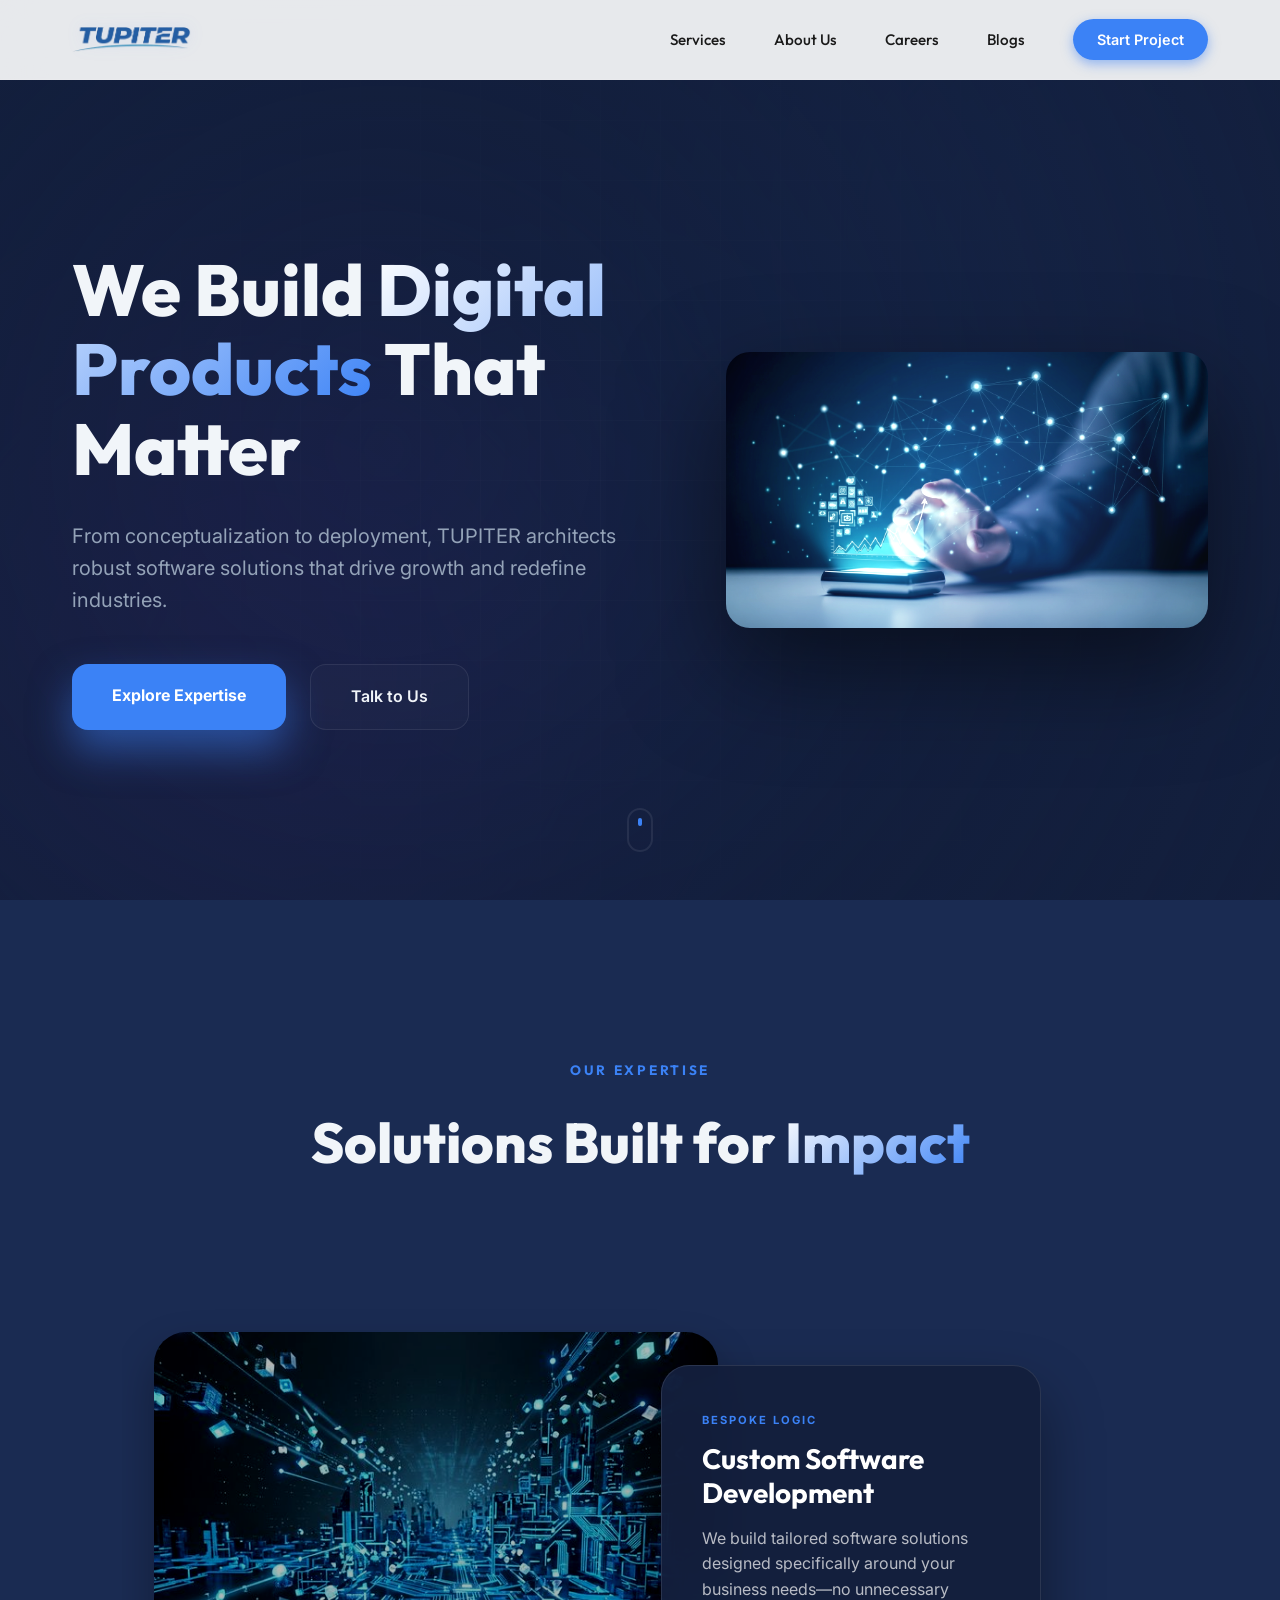
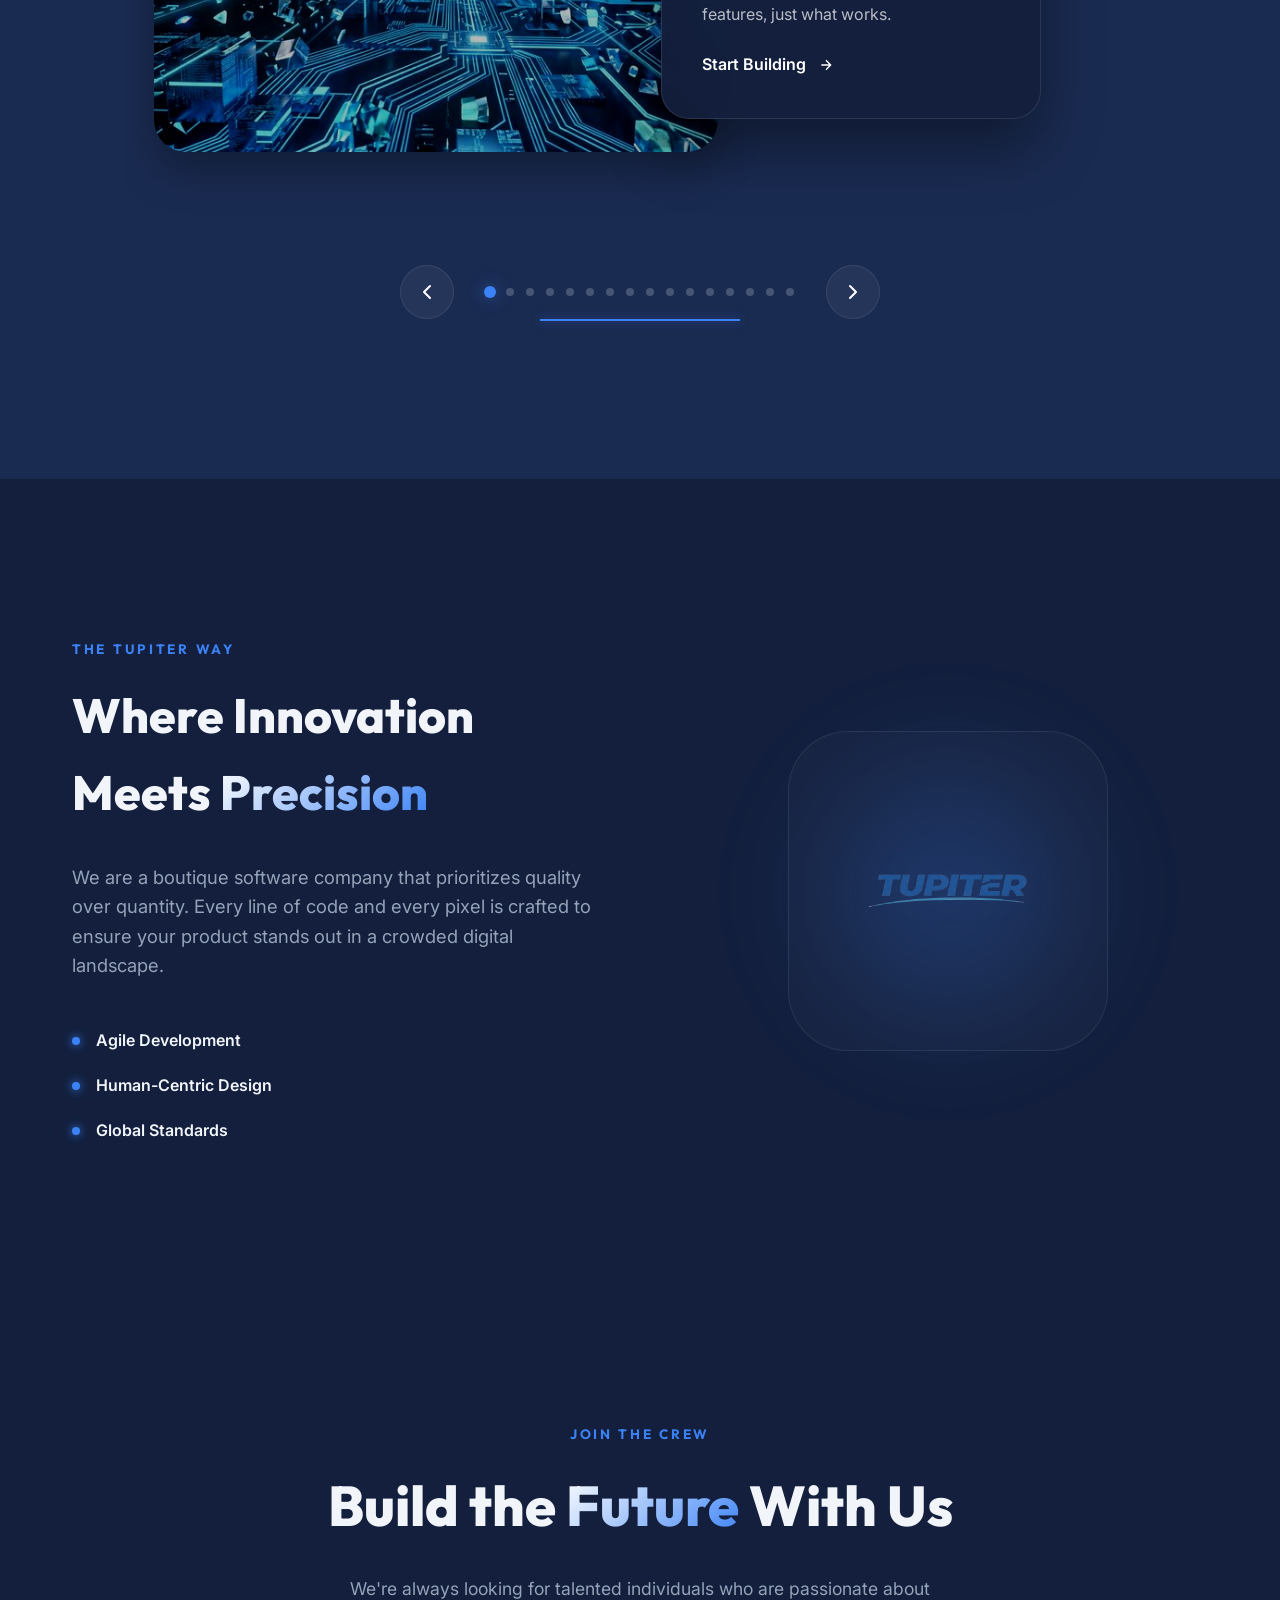
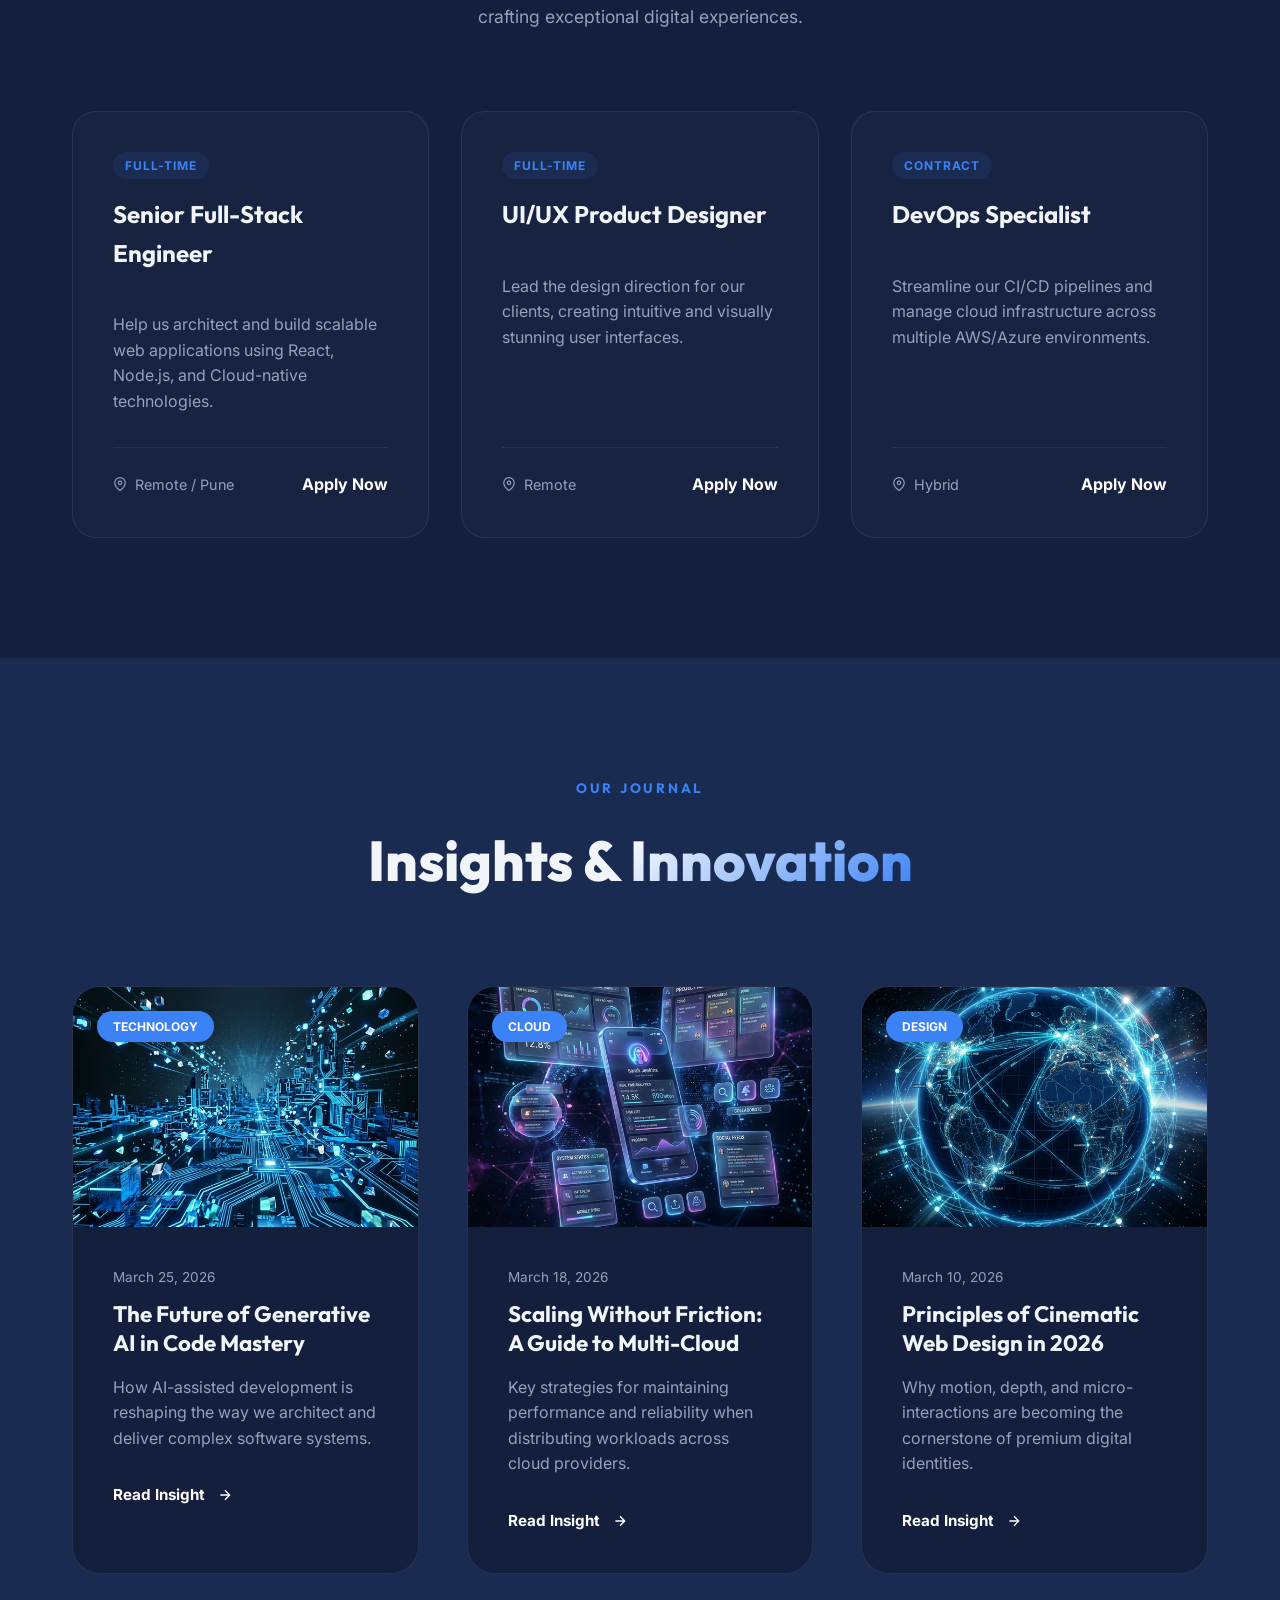
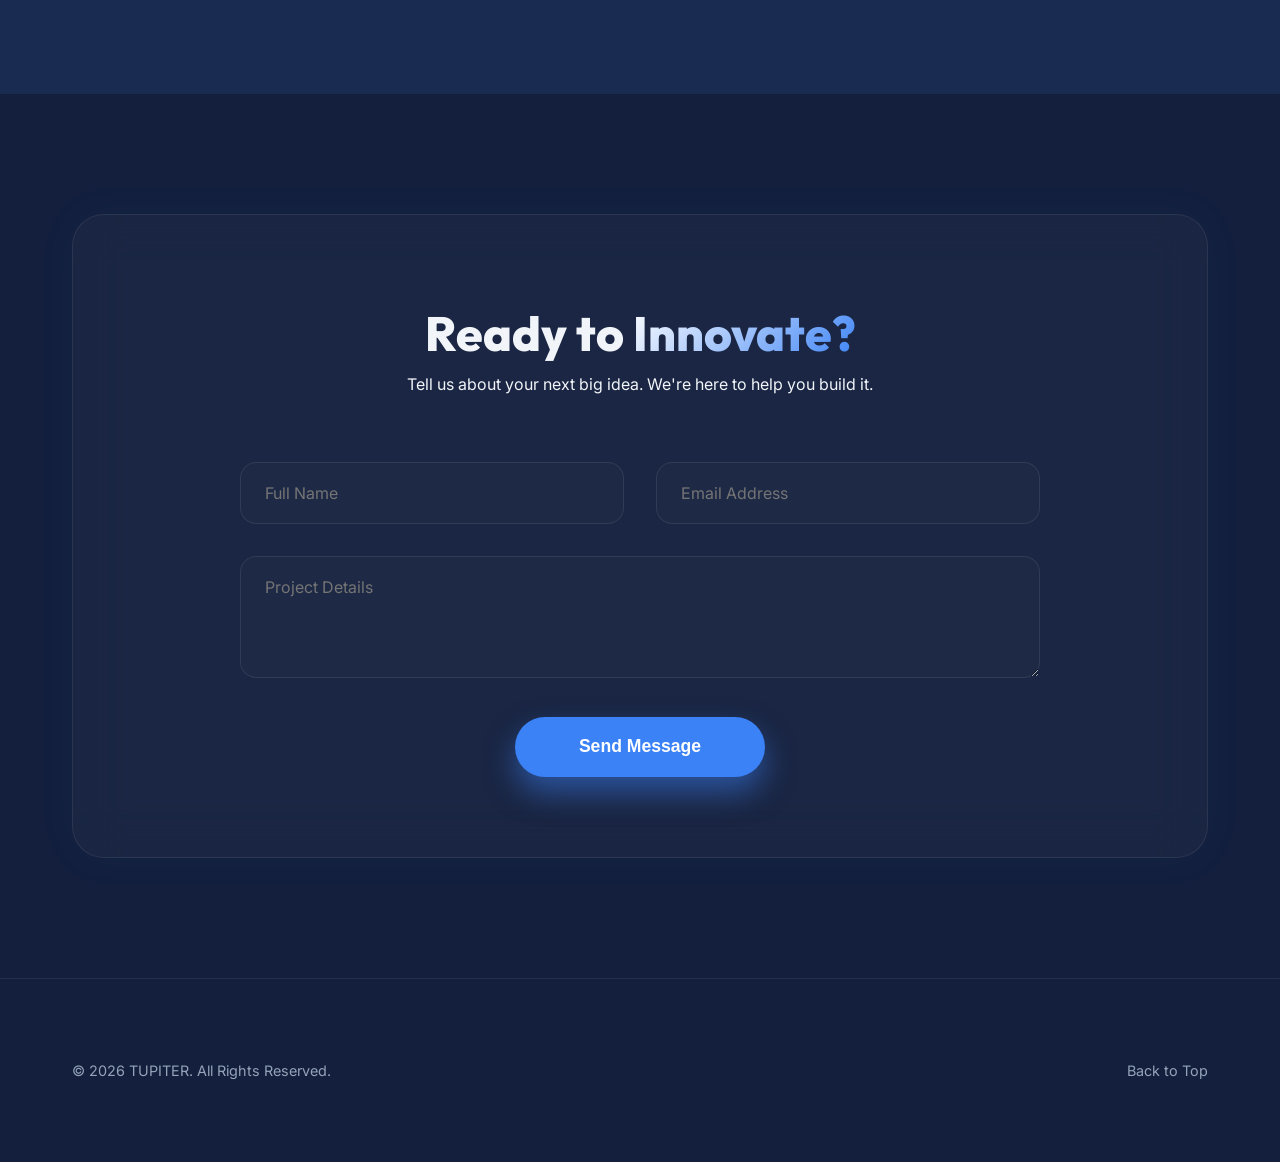
==== commit 6b96e7c6: "Enhance website: add Careers, Blogs sections, refine Services carousel with auto-play, and add Hero " ====
--- a/index.html
+++ b/index.html
@@ -57,7 +57,12 @@
   <main>
     <!-- ===== HERO SECTION ===== -->
     <section id="hero" class="hero-v2">
-      <div class="hero-bg-fx"></div>
+      <div class="hero-bg-fx">
+        <video autoplay muted loop playsinline id="hero-video">
+          <source src="hero_bg.mp4" type="video/mp4">
+        </video>
+        <div class="video-overlay"></div>
+      </div>
       
       <div class="container hero-container">
         <div class="hero-text-content">
@@ -381,8 +386,108 @@
       </div>
     </section>
 
+    <!-- ===== CAREERS ===== -->
+    <section id="careers" class="careers-v2 fade-up" data-reveal>
+      <div class="container">
+        <div class="section-meta">
+          <span class="tagline">Join the Crew</span>
+          <h2 class="section-title">Build the <span class="text-gradient">Future</span> With Us</h2>
+          <p class="section-lead">We're always looking for talented individuals who are passionate about crafting exceptional digital experiences.</p>
+        </div>
+
+        <div class="jobs-grid">
+          <div class="job-card" data-reveal>
+            <div class="job-header">
+              <span class="job-type">Full-time</span>
+              <h3>Senior Full-Stack Engineer</h3>
+            </div>
+            <p>Help us architect and build scalable web applications using React, Node.js, and Cloud-native technologies.</p>
+            <div class="job-footer">
+              <span class="job-loc"><svg width="14" height="14" viewBox="0 0 24 24" fill="none" stroke="currentColor" stroke-width="2"><path d="M21 10c0 7-9 13-9 13s-9-6-9-13a9 9 0 0118 0z"/><circle cx="12" cy="10" r="3"/></svg> Remote / Pune</span>
+              <a href="#contact" class="job-link">Apply Now</a>
+            </div>
+          </div>
+
+          <div class="job-card" data-reveal>
+            <div class="job-header">
+              <span class="job-type">Full-time</span>
+              <h3>UI/UX Product Designer</h3>
+            </div>
+            <p>Lead the design direction for our clients, creating intuitive and visually stunning user interfaces.</p>
+            <div class="job-footer">
+              <span class="job-loc"><svg width="14" height="14" viewBox="0 0 24 24" fill="none" stroke="currentColor" stroke-width="2"><path d="M21 10c0 7-9 13-9 13s-9-6-9-13a9 9 0 0118 0z"/><circle cx="12" cy="10" r="3"/></svg> Remote</span>
+              <a href="#contact" class="job-link">Apply Now</a>
+            </div>
+          </div>
+
+          <div class="job-card" data-reveal>
+            <div class="job-header">
+              <span class="job-type">Contract</span>
+              <h3>DevOps Specialist</h3>
+            </div>
+            <p>Streamline our CI/CD pipelines and manage cloud infrastructure across multiple AWS/Azure environments.</p>
+            <div class="job-footer">
+              <span class="job-loc"><svg width="14" height="14" viewBox="0 0 24 24" fill="none" stroke="currentColor" stroke-width="2"><path d="M21 10c0 7-9 13-9 13s-9-6-9-13a9 9 0 0118 0z"/><circle cx="12" cy="10" r="3"/></svg> Hybrid</span>
+              <a href="#contact" class="job-link">Apply Now</a>
+            </div>
+          </div>
+        </div>
+      </div>
+    </section>
+
+    <!-- ===== BLOGS ===== -->
+    <section id="blogs" class="blogs-v2 fade-up" data-reveal>
+      <div class="container">
+        <div class="section-meta">
+          <span class="tagline">Our Journal</span>
+          <h2 class="section-title">Insights & <span class="text-gradient">Innovation</span></h2>
+        </div>
+
+        <div class="blogs-grid">
+          <article class="blog-post" data-reveal>
+            <div class="post-img">
+              <img src="service_1.png" alt="AI in Development" loading="lazy">
+              <span class="post-tag">Technology</span>
+            </div>
+            <div class="post-content">
+              <span class="post-date">March 25, 2026</span>
+              <h3>The Future of Generative AI in Code Mastery</h3>
+              <p>How AI-assisted development is reshaping the way we architect and deliver complex software systems.</p>
+              <a href="#" class="read-more">Read Insight <svg width="16" height="16" viewBox="0 0 24 24" fill="none" stroke="currentColor" stroke-width="2"><path d="M5 12h14M12 5l7 7-7 7"/></svg></a>
+            </div>
+          </article>
+
+          <article class="blog-post" data-reveal>
+            <div class="post-img">
+              <img src="service_2.png" alt="Cloud Architecture" loading="lazy">
+              <span class="post-tag">Cloud</span>
+            </div>
+            <div class="post-content">
+              <span class="post-date">March 18, 2026</span>
+              <h3>Scaling Without Friction: A Guide to Multi-Cloud</h3>
+              <p>Key strategies for maintaining performance and reliability when distributing workloads across cloud providers.</p>
+              <a href="#" class="read-more">Read Insight <svg width="16" height="16" viewBox="0 0 24 24" fill="none" stroke="currentColor" stroke-width="2"><path d="M5 12h14M12 5l7 7-7 7"/></svg></a>
+            </div>
+          </article>
+
+          <article class="blog-post" data-reveal>
+            <div class="post-img">
+              <img src="service_3.png" alt="UI Design" loading="lazy">
+              <span class="post-tag">Design</span>
+            </div>
+            <div class="post-content">
+              <span class="post-date">March 10, 2026</span>
+              <h3>Principles of Cinematic Web Design in 2026</h3>
+              <p>Why motion, depth, and micro-interactions are becoming the cornerstone of premium digital identities.</p>
+              <a href="#" class="read-more">Read Insight <svg width="16" height="16" viewBox="0 0 24 24" fill="none" stroke="currentColor" stroke-width="2"><path d="M5 12h14M12 5l7 7-7 7"/></svg></a>
+            </div>
+          </article>
+        </div>
+      </div>
+    </section>
+
     <!-- ===== CONTACT ===== -->
-    <section id="contact" class="contact-v2">
+    <section id="contact" class="contact-v2 fade-up" data-reveal>
       <div class="container">
         <div class="contact-glass-box">
           <div class="contact-v2-header">
--- a/styles.css
+++ b/styles.css
@@ -78,8 +78,8 @@
   /* Step 2: Slide to corner */
   /* Precision landing: dX=81px, dY=40px, Scale=0.35 */
   animation: 
-    logo-reveal-center 0.8s cubic-bezier(0.16, 1, 0.3, 1) 0.5s forwards,
-    logo-center-to-navbar 0.8s cubic-bezier(0.65, 0, 0.35, 1) 1.5s forwards;
+    logo-reveal-center 0.6s cubic-bezier(0.16, 1, 0.3, 1) 0.2s forwards,
+    logo-center-to-navbar 0.6s cubic-bezier(0.65, 0, 0.35, 1) 0.8s forwards;
   opacity: 0;
   z-index: 10001;
 }
@@ -90,17 +90,26 @@
 }
 
 @keyframes logo-center-to-navbar {
-  0% {
-    transform: translate(0, 0) scale(1);
-  }
-  100% {
-    /* Precise landing for all viewports: dX=81px from left on narrow, dY=40px from top */
-    transform: translate(calc(49px + max(32px - 50vw, -568px)), calc(40px - 50vh)) scale(0.35);
-  }
+  0% { transform: translate(0, 0) scale(1); }
+  100% { transform: translate(calc(49px + max(32px - 50vw, -568px)), calc(40px - 50vh)) scale(0.35); }
 }
 
 @keyframes splash-bg-exit {
   to { opacity: 0; visibility: hidden; pointer-events: none; }
+}
+
+@keyframes reveal-up {
+  from { opacity: 0; transform: translateY(30px); }
+  to { opacity: 1; transform: translateY(0); }
+}
+
+@keyframes hero-image-reveal {
+  from { opacity: 0; transform: scale(0.9); }
+  to { opacity: 1; transform: scale(1); }
+}
+
+@keyframes fade-in {
+  to { opacity: 1; }
 }
 
 /* ============================================================
@@ -208,6 +217,27 @@
   position: absolute;
   inset: 0;
   z-index: -1;
+  overflow: hidden;
+}
+
+#hero-video {
+  position: absolute;
+  top: 50%;
+  left: 50%;
+  min-width: 100%;
+  min-height: 100%;
+  width: auto;
+  height: auto;
+  transform: translate(-50%, -50%);
+  object-fit: cover;
+  opacity: 0.6; /* Balanced for readability */
+}
+
+.video-overlay {
+  position: absolute;
+  inset: 0;
+  background: radial-gradient(circle at 30% 50%, rgba(19, 31, 61, 0.4) 0%, rgba(19, 31, 61, 0.9) 100%);
+  z-index: 1;
 }
 
 .glow-orb {
@@ -294,7 +324,7 @@
   margin-bottom: 2rem;
   opacity: 0;
   transform: translateY(30px);
-  animation: reveal-up 0.8s ease 2.4s forwards;
+  animation: reveal-up 0.8s ease 0.8s forwards; /* Reduced delay from 2.4s */
 }
 
 .hero-lead {
@@ -304,7 +334,7 @@
   margin-bottom: 3rem;
   opacity: 0;
   transform: translateY(30px);
-  animation: reveal-up 0.8s ease 2.5s forwards;
+  animation: reveal-up 0.8s ease 0.9s forwards; /* Reduced delay from 2.5s */
 }
 
 .hero-actions {
@@ -312,7 +342,7 @@
   gap: 1.5rem;
   opacity: 0;
   transform: translateY(30px);
-  animation: reveal-up 0.8s ease 2.6s forwards;
+  animation: reveal-up 0.8s ease 1s forwards; /* Reduced delay from 2.6s */
 }
 
 .primary-action {
@@ -340,7 +370,7 @@
   position: relative;
   opacity: 0;
   transform: scale(0.9);
-  animation: hero-image-reveal 1.2s cubic-bezier(0.16, 1, 0.3, 1) 2.4s forwards;
+  animation: hero-image-reveal 1.2s cubic-bezier(0.16, 1, 0.3, 1) 0.8s forwards; /* Reduced delay from 2.4s */
 }
 
 .visual-wrapper {
@@ -432,69 +462,72 @@
   font-size: clamp(2rem, 5vw, 3.5rem);
   font-weight: 800;
 }/* Services Carousel Section Layout */
-.services-v2 { padding: 160px 0; background: var(--bg-alt); position: relative; overflow: hidden; }
+.services-v2 { padding: 160px 0; position: relative; overflow: hidden; }
 
 .carousel-wrapper {
   margin-top: 4rem;
   position: relative;
-  max-width: 1000px;
+  max-width: 1100px;
   margin-left: auto;
   margin-right: auto;
+  padding: 0 2rem;
 }
 
 .carousel-container {
   overflow: hidden;
-  border-radius: 32px;
-  box-shadow: 0 40px 100px rgba(0, 0, 0, 0.4);
+  border-radius: 40px;
 }
 
 .carousel-track {
   display: flex;
-  transition: transform 0.6s cubic-bezier(0.16, 1, 0.3, 1);
+  transition: transform 0.7s cubic-bezier(0.16, 1, 0.3, 1);
 }
 
 .carousel-slide {
   flex: 0 0 100%;
   position: relative;
-  min-height: 500px;
-  display: flex;
-  align-items: center;
-  padding: 4rem;
+  min-height: 550px;
+  display: flex;
+  align-items: center;
+  justify-content: flex-start; /* Image on left */
+  padding: 2rem;
 }
 
 .slide-image {
-  position: absolute;
-  inset: 0;
-  width: 100%;
-  height: 100%;
+  position: relative;
+  width: 58%;
+  height: 420px;
+  border-radius: 32px;
+  overflow: hidden;
   z-index: 1;
+  box-shadow: 0 20px 40px rgba(0,0,0,0.3);
 }
 
 .slide-image img {
   width: 100%;
   height: 100%;
   object-fit: cover;
-  filter: brightness(0.6) contrast(1.1);
-  transition: transform 8s linear;
-}
-
-.carousel-slide.active .slide-image img { transform: scale(1.1); }
+  filter: brightness(0.7) contrast(1.1);
+  transition: transform 6s ease-out;
+}
+
+.carousel-slide.active .slide-image img { transform: scale(1.05); }
 
 .slide-content-card {
-  position: relative;
+  position: absolute;
   z-index: 2;
-  background: rgba(10, 20, 40, 0.85);
+  left: 52%; /* Offset to overlap image */
+  background: rgba(19, 31, 61, 0.95); /* Tupiter Deep Blue */
   backdrop-filter: blur(20px);
   -webkit-backdrop-filter: blur(20px);
   border: 1px solid rgba(255, 255, 255, 0.1);
-  border-radius: 24px;
-  padding: 3rem;
-  max-width: 450px;
-  margin-left: auto;
-  box-shadow: 0 20px 50px rgba(0,0,0,0.3);
-  transform: translateX(30px);
+  border-radius: 28px;
+  padding: 2.5rem;
+  max-width: 380px; /* Smaller width as requested */
+  box-shadow: 0 30px 60px rgba(0,0,0,0.4);
+  transform: translateX(40px);
   opacity: 0;
-  transition: all 0.8s cubic-bezier(0.16, 1, 0.3, 1) 0.2s;
+  transition: all 0.8s cubic-bezier(0.16, 1, 0.3, 1) 0.3s;
 }
 
 .carousel-slide.active .slide-content-card {
@@ -504,33 +537,34 @@
 
 .card-tag {
   display: inline-block;
-  font-size: 0.75rem;
+  font-size: 0.7rem;
   font-weight: 700;
   text-transform: uppercase;
   letter-spacing: 2px;
   color: var(--accent);
-  margin-bottom: 1rem;
+  margin-bottom: 0.75rem;
 }
 
 .slide-content-card h3 {
   font-family: var(--font-head);
-  font-size: 2rem;
+  font-size: 1.75rem;
   font-weight: 700;
-  margin-bottom: 1.25rem;
+  margin-bottom: 1rem;
   color: var(--white);
+  line-height: 1.2;
 }
 
 .slide-content-card p {
-  font-size: 1.1rem;
+  font-size: 1rem;
   line-height: 1.6;
-  color: rgba(255,255,255,0.8);
-  margin-bottom: 2rem;
+  color: rgba(255,255,255,0.7);
+  margin-bottom: 1.5rem;
 }
 
 .card-footer {
   display: flex;
   align-items: center;
-  justify-content: space-between;
+  justify-content: flex-start;
 }
 
 .card-link {
@@ -595,11 +629,31 @@
 }
 
 @media (max-width: 768px) {
-  .carousel-slide { padding: 2rem; min-height: 550px; align-items: flex-end; }
-  .slide-content-card { padding: 2rem; margin-left: 0; transform: translateY(30px); }
-  .carousel-slide.active .slide-content-card { transform: translateY(0); }
+  .carousel-slide { 
+    flex-direction: column; 
+    padding: 2rem 1.5rem; 
+    min-height: auto; 
+    justify-content: center;
+  }
+  .slide-image { 
+    width: 100%; 
+    height: 300px; 
+    margin-bottom: 0;
+  }
+  .slide-content-card { 
+    position: relative; 
+    left: 0; 
+    width: 90%; 
+    margin: -40px auto 0; /* Vertical overlap on mobile */
+    padding: 2rem; 
+    transform: translateY(20px);
+    opacity: 0;
+  }
+  .carousel-slide.active .slide-content-card { 
+    transform: translateY(0); 
+    opacity: 1;
+  }
   .slide-content-card h3 { font-size: 1.5rem; }
-}
 }
 
 /* ============================================================
@@ -832,3 +886,326 @@
 .hamburger.active .line:nth-child(1) { transform: translateY(8px) rotate(45deg); }
 .hamburger.active .line:nth-child(2) { opacity: 0; }
 .hamburger.active .line:nth-child(3) { transform: translateY(-8px) rotate(-45deg); }
+/* ============================================================
+   CAREERS v2
+   ============================================================ */
+.careers-v2 { padding: 120px 0; background: var(--bg); }
+
+.section-lead {
+  max-width: 600px;
+  margin: 1.5rem auto 0;
+  color: var(--text-muted);
+  font-size: 1.1rem;
+}
+
+.jobs-grid {
+  display: grid;
+  grid-template-columns: repeat(auto-fit, minmax(350px, 1fr));
+  gap: 2rem;
+  margin-top: 5rem;
+}
+
+.job-card {
+  background: var(--glass);
+  border: 1px solid var(--border);
+  border-radius: 24px;
+  padding: 2.5rem;
+  transition: var(--transition);
+  display: flex;
+  flex-direction: column;
+}
+
+.job-card:hover {
+  background: var(--glass-hover);
+  border-color: var(--accent);
+  transform: translateY(-8px);
+  box-shadow: 0 20px 40px rgba(0,0,0,0.3);
+}
+
+.job-header {
+  margin-bottom: 1.5rem;
+}
+
+.job-type {
+  display: inline-block;
+  padding: 0.25rem 0.75rem;
+  background: rgba(59, 130, 246, 0.1);
+  color: var(--accent);
+  border-radius: 100px;
+  font-size: 0.75rem;
+  font-weight: 700;
+  text-transform: uppercase;
+  letter-spacing: 1px;
+  margin-bottom: 1rem;
+}
+
+.job-card h3 {
+  font-family: var(--font-head);
+  font-size: 1.5rem;
+  margin-bottom: 1rem;
+}
+
+.job-card p {
+  color: var(--text-muted);
+  margin-bottom: 2rem;
+  flex-grow: 1;
+}
+
+.job-footer {
+  display: flex;
+  justify-content: space-between;
+  align-items: center;
+  border-top: 1px solid var(--border);
+  padding-top: 1.5rem;
+}
+
+.job-loc {
+  font-size: 0.9rem;
+  color: var(--text-muted);
+  display: flex;
+  align-items: center;
+  gap: 0.5rem;
+}
+
+.job-link {
+  font-weight: 700;
+  color: var(--white);
+  transition: var(--transition);
+}
+
+.job-link:hover {
+  color: var(--accent);
+}
+
+/* ============================================================
+   BLOGS v2
+   ============================================================ */
+.blogs-v2 { padding: 120px 0; background: var(--bg-alt); }
+
+.blogs-grid {
+  display: grid;
+  grid-template-columns: repeat(auto-fit, minmax(320px, 1fr));
+  gap: 3rem;
+  margin-top: 5rem;
+}
+
+.blog-post {
+  background: var(--bg);
+  border-radius: 28px;
+  overflow: hidden;
+  border: 1px solid var(--border);
+  transition: var(--transition);
+}
+
+.blog-post:hover {
+  transform: translateY(-10px);
+  border-color: rgba(255,255,255,0.15);
+  box-shadow: 0 40px 80px rgba(0,0,0,0.4);
+}
+
+.post-img {
+  position: relative;
+  height: 240px;
+  overflow: hidden;
+}
+
+.post-img img {
+  width: 100%;
+  height: 100%;
+  object-fit: cover;
+  transition: transform 1s ease;
+}
+
+.blog-post:hover .post-img img {
+  transform: scale(1.1);
+}
+
+.post-tag {
+  position: absolute;
+  top: 1.5rem;
+  left: 1.5rem;
+  background: var(--accent);
+  color: var(--white);
+  padding: 0.4rem 1rem;
+  border-radius: 100px;
+  font-size: 0.75rem;
+  font-weight: 700;
+  text-transform: uppercase;
+}
+
+.post-content {
+  padding: 2.5rem;
+}
+
+.post-date {
+  display: block;
+  font-size: 0.85rem;
+  color: var(--text-muted);
+  margin-bottom: 0.75rem;
+}
+
+.post-content h3 {
+  font-family: var(--font-head);
+  font-size: 1.4rem;
+  margin-bottom: 1rem;
+  line-height: 1.3;
+}
+
+.post-content p {
+  color: var(--text-muted);
+  margin-bottom: 2rem;
+  line-height: 1.6;
+}
+
+.read-more {
+  display: flex;
+  align-items: center;
+  gap: 0.75rem;
+  font-weight: 700;
+  color: var(--white);
+  font-size: 0.95rem;
+}
+
+.read-more:hover {
+  color: var(--accent);
+  gap: 1rem;
+}
+
+/* ============================================================
+   REFINED CAROUSEL ANIMATIONS
+   ============================================================ */
+.carousel-track {
+  /* Ensure smooth rendering of slides */
+  will-change: transform;
+}
+
+.carousel-slide {
+  /* Subtle depth effect for images */
+  transition: opacity 0.8s ease;
+}
+
+.carousel-slide:not(.active) {
+  opacity: 0.3;
+}
+
+.carousel-slide.active {
+  z-index: 5;
+}
+
+/* Progress Bar indicator for active slide */
+.carousel-wrapper::after {
+  content: '';
+  position: absolute;
+  bottom: -2px;
+  left: 50%;
+  transform: translateX(-50%);
+  width: 200px;
+  height: 2px;
+  background: var(--border);
+  border-radius: 2px;
+  z-index: 10;
+}
+
+.carousel-progress-bar {
+  position: absolute;
+  bottom: -2px;
+  left: calc(50% - 100px);
+  width: 0;
+  height: 2px;
+  background: var(--accent);
+  box-shadow: 0 0 10px var(--accent-glow);
+  z-index: 11;
+  transition: width 5s linear; /* Matches auto-play duration */
+}
+
+/* ============================================================
+   RESPONSIVE OVERRIDES
+   ============================================================ */
+@media (max-width: 768px) {
+  .hero-v2 {
+    min-height: 80vh; /* Reduced height to ensure content fits better */
+    padding: 120px 0 60px;
+    height: auto;
+  }
+
+  .hero-container {
+    grid-template-columns: 1fr;
+    text-align: center;
+    gap: 2rem;
+  }
+  
+  .hero-visual-content {
+    grid-row: auto; /* Let default flow handle it if text is more important */
+    order: -1;      /* But keep it above text for visual impact */
+    margin-bottom: 2rem;
+  }
+
+  .hero-main-img {
+    max-width: 80%;
+    margin: 0 auto;
+  }
+  
+  .hero-lead {
+    margin-left: auto;
+    margin-right: auto;
+    font-size: 1.1rem;
+    padding: 0 1rem;
+  }
+  
+  .hero-actions {
+    justify-content: center;
+    flex-direction: column;
+    padding: 0 2rem;
+    gap: 1rem;
+  }
+  
+  .primary-action, .secondary-action { width: 100%; padding: 1rem 2rem; }
+  
+  /* Services Mobile Polish */
+  .services-v2 { padding: 80px 0; }
+  .carousel-wrapper { margin-top: 2rem; padding: 0 1rem; }
+  
+  .nav-menu {
+    display: none;
+    position: fixed;
+    top: var(--nav-height);
+    left: 0;
+    right: 0;
+    bottom: 0;
+    background: var(--bg);
+    flex-direction: column;
+    padding: 2rem;
+    z-index: 999;
+  }
+  
+  .nav-menu.open { display: flex; }
+  
+  .nav-list {
+    flex-direction: column;
+    gap: 2rem;
+    align-items: center;
+  }
+  
+  .menu-toggle { display: flex; }
+}
+
+/* Glassmorphism Refinement */
+.glass-nav.scrolled {
+  background: rgba(19, 31, 61, 0.9);
+  border-bottom: 1px solid rgba(59, 130, 246, 0.2);
+  box-shadow: 0 10px 30px rgba(0,0,0,0.2);
+}
+
+.glass-nav.scrolled .nav-item { color: var(--white); }
+
+/* Animation Utils */
+.fade-up {
+  opacity: 0;
+  transform: translateY(30px);
+  transition: all 0.8s cubic-bezier(0.16, 1, 0.3, 1);
+}
+
+.fade-up.reveal-active {
+  opacity: 1;
+  transform: translateY(0);
+}
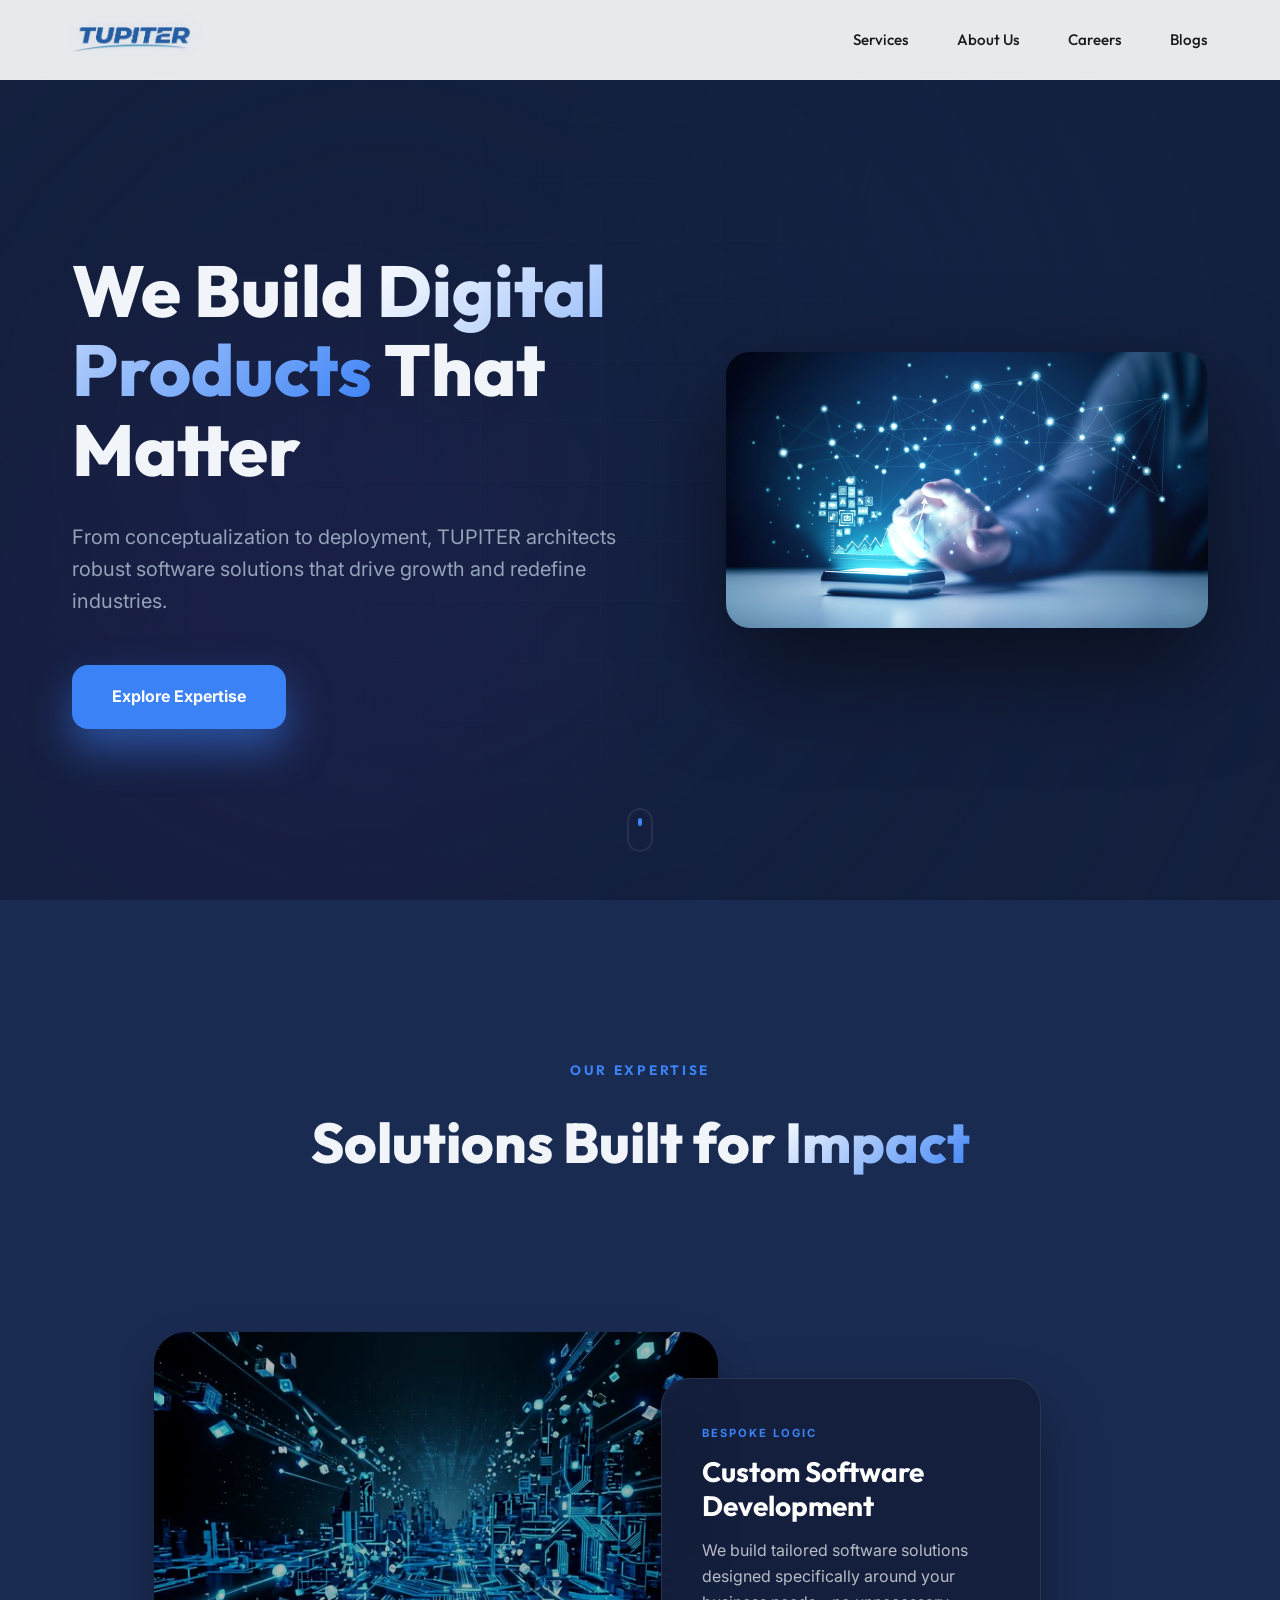
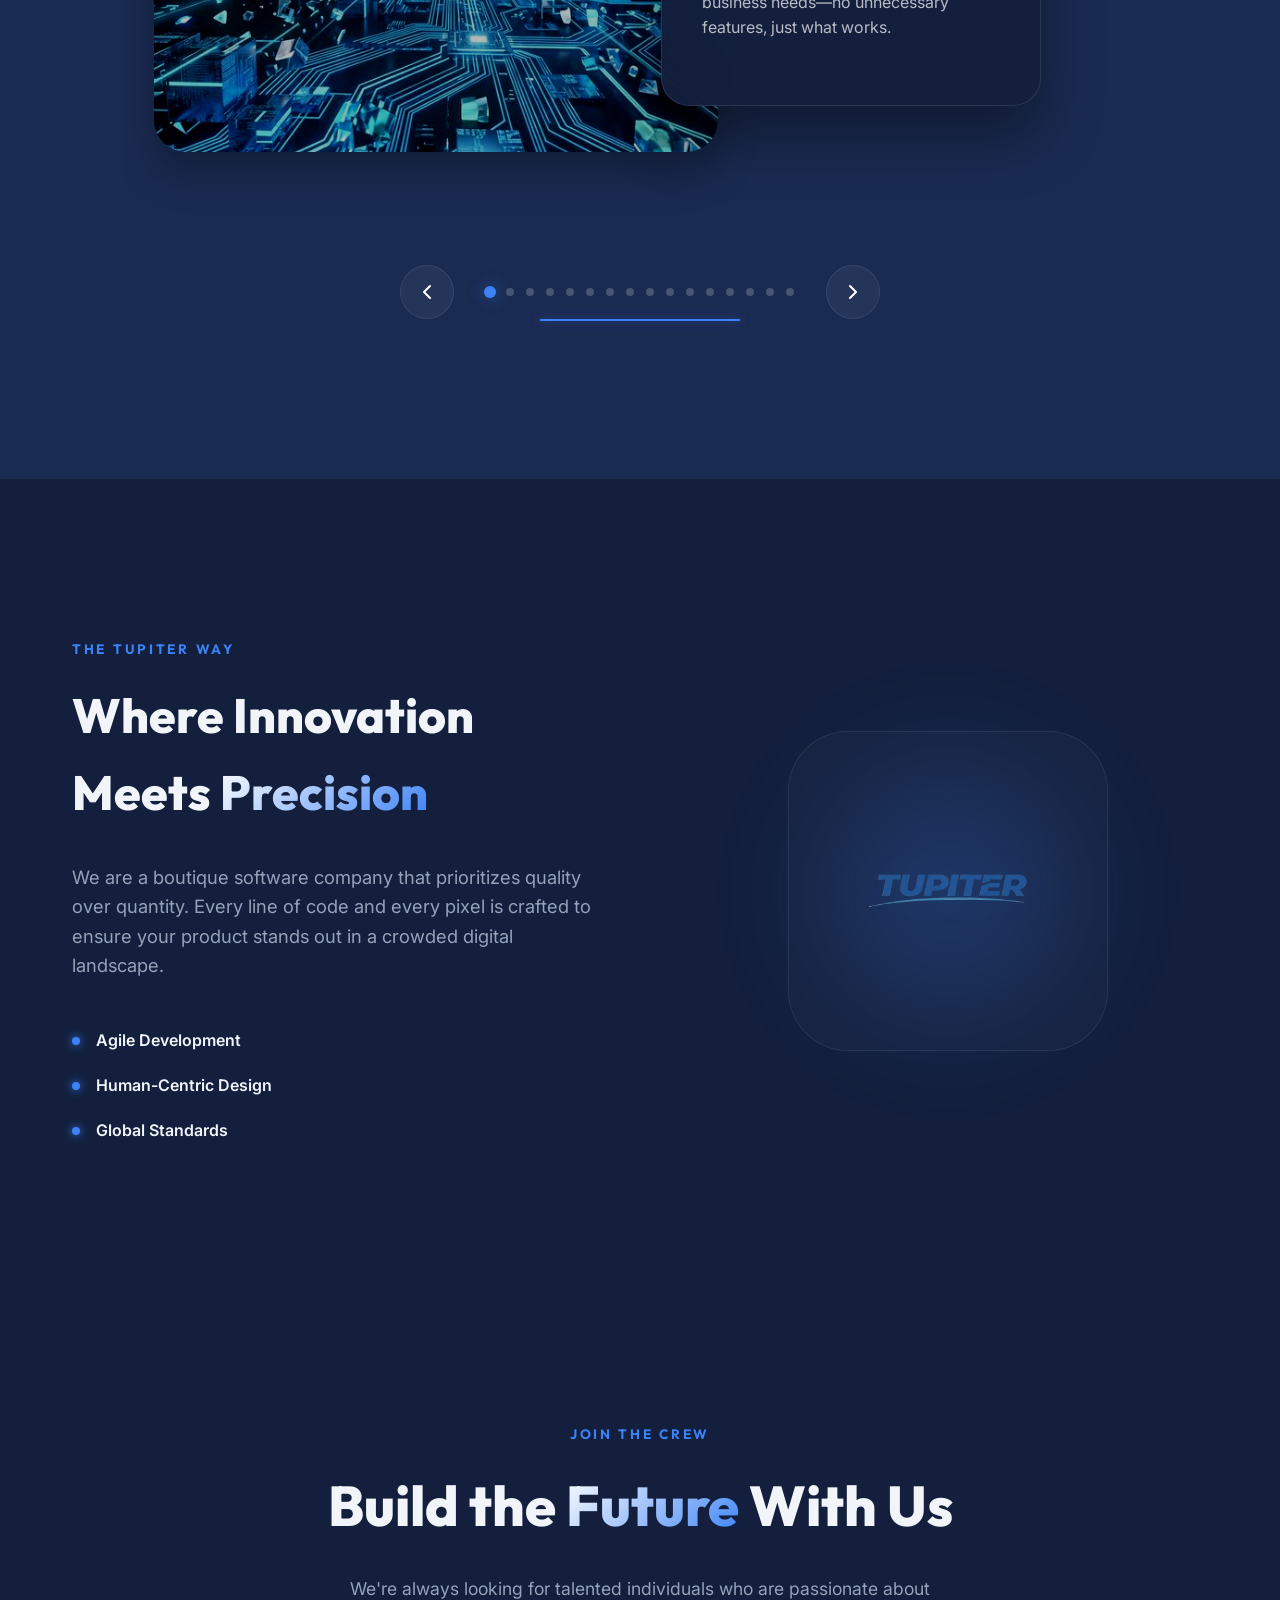
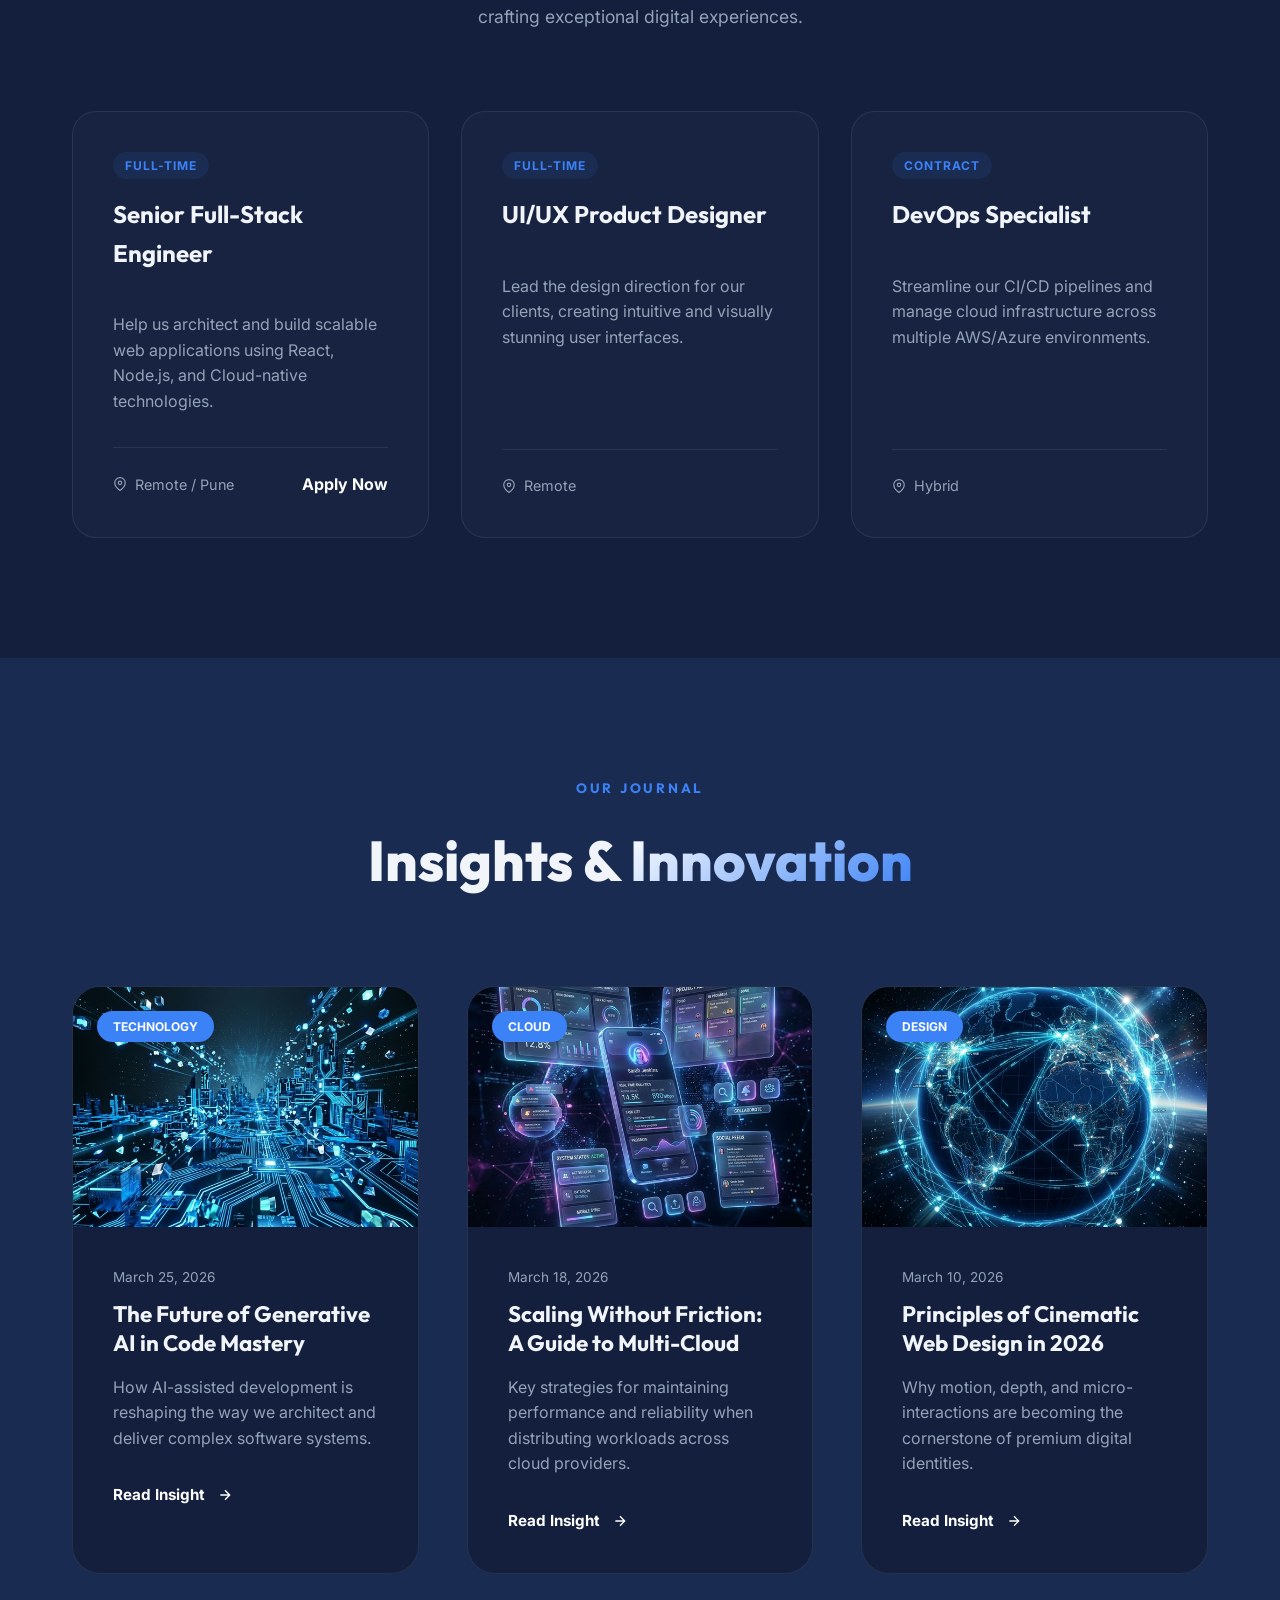
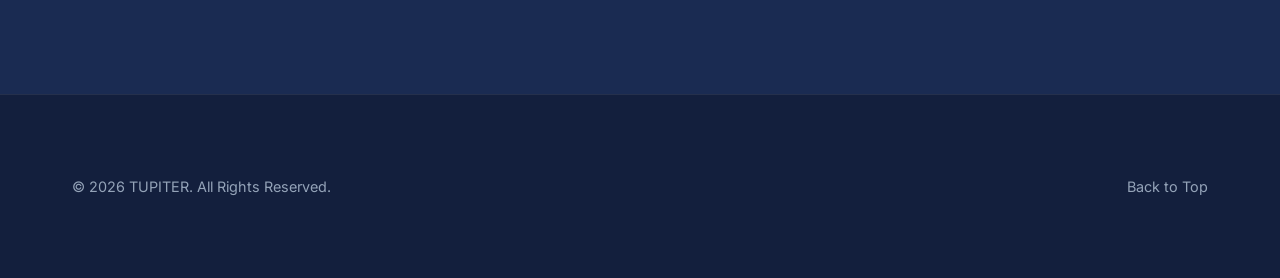
==== commit 944c69e9: "Fix mobile menu styling and remove Start Project section" ====
--- a/index.html
+++ b/index.html
@@ -48,7 +48,6 @@
           <li><a href="#about" class="nav-item">About Us</a></li>
           <li><a href="#careers" class="nav-item">Careers</a></li>
           <li><a href="#blogs" class="nav-item">Blogs</a></li>
-          <li><a href="#contact" class="nav-btn">Start Project</a></li>
         </ul>
       </nav>
     </div>
@@ -70,7 +69,6 @@
           <p class="hero-lead">From conceptualization to deployment, TUPITER architects robust software solutions that drive growth and redefine industries.</p>
           <div class="hero-actions">
             <a href="#services" class="primary-action">Explore Expertise</a>
-            <a href="#contact" class="secondary-action">Talk to Us</a>
           </div>
         </div>
         
@@ -108,9 +106,6 @@
                   <span class="card-tag">Bespoke Logic</span>
                   <h3>Custom Software Development</h3>
                   <p>We build tailored software solutions designed specifically around your business needs—no unnecessary features, just what works.</p>
-                  <div class="card-footer">
-                    <a href="#contact" class="card-link">Start Building <svg width="16" height="16" viewBox="0 0 24 24" fill="none" stroke="currentColor" stroke-width="2"><path d="M5 12h14M12 5l7 7-7 7"/></svg></a>
-                  </div>
                 </div>
               </div>
 
@@ -123,9 +118,6 @@
                   <span class="card-tag">High Performance</span>
                   <h3>Web Application Development</h3>
                   <p>From sleek landing pages to complex platforms, we create fast, secure, and scalable web applications.</p>
-                  <div class="card-footer">
-                    <a href="#contact" class="card-link">Go Web <svg width="16" height="16" viewBox="0 0 24 24" fill="none" stroke="currentColor" stroke-width="2"><path d="M5 12h14M12 5l7 7-7 7"/></svg></a>
-                  </div>
                 </div>
               </div>
 
@@ -138,9 +130,6 @@
                   <span class="card-tag">Mobile Native</span>
                   <h3>Mobile App Development</h3>
                   <p>We design and develop intuitive mobile apps that users love—built for performance on both Android and iOS.</p>
-                  <div class="card-footer">
-                    <a href="#contact" class="card-link">Build App <svg width="16" height="16" viewBox="0 0 24 24" fill="none" stroke="currentColor" stroke-width="2"><path d="M5 12h14M12 5l7 7-7 7"/></svg></a>
-                  </div>
                 </div>
               </div>
 
@@ -153,9 +142,6 @@
                   <span class="card-tag">Cloud Native</span>
                   <h3>SaaS Product Development</h3>
                   <p>Got a product idea? We help you turn it into a scalable SaaS platform with the right architecture from day one.</p>
-                  <div class="card-footer">
-                    <a href="#contact" class="card-link">Launch SaaS <svg width="16" height="16" viewBox="0 0 24 24" fill="none" stroke="currentColor" stroke-width="2"><path d="M5 12h14M12 5l7 7-7 7"/></svg></a>
-                  </div>
                 </div>
               </div>
 
@@ -168,9 +154,6 @@
                   <span class="card-tag">Seamless Bridge</span>
                   <h3>API Development & Integration</h3>
                   <p>We connect your tools, platforms, and services seamlessly so everything works together without friction.</p>
-                  <div class="card-footer">
-                    <a href="#contact" class="card-link">Integrate <svg width="16" height="16" viewBox="0 0 24 24" fill="none" stroke="currentColor" stroke-width="2"><path d="M5 12h14M12 5l7 7-7 7"/></svg></a>
-                  </div>
                 </div>
               </div>
 
@@ -183,9 +166,6 @@
                   <span class="card-tag">Infinite Scale</span>
                   <h3>Cloud Services & Migration</h3>
                   <p>Move to the cloud with confidence. We handle migrations, setup, and optimization for better performance.</p>
-                  <div class="card-footer">
-                    <a href="#contact" class="card-link">Go Cloud <svg width="16" height="16" viewBox="0 0 24 24" fill="none" stroke="currentColor" stroke-width="2"><path d="M5 12h14M12 5l7 7-7 7"/></svg></a>
-                  </div>
                 </div>
               </div>
 
@@ -198,9 +178,6 @@
                   <span class="card-tag">Auto-Pilot</span>
                   <h3>DevOps & CI/CD Implementation</h3>
                   <p>We streamline your development process with automated pipelines, faster deployments, and reliable infrastructure.</p>
-                  <div class="card-footer">
-                    <a href="#contact" class="card-link">Automate <svg width="16" height="16" viewBox="0 0 24 24" fill="none" stroke="currentColor" stroke-width="2"><path d="M5 12h14M12 5l7 7-7 7"/></svg></a>
-                  </div>
                 </div>
               </div>
 
@@ -213,9 +190,6 @@
                   <span class="card-tag">Data Driven</span>
                   <h3>Data Engineering & Analytics</h3>
                   <p>Turn raw data into meaningful insights with robust data pipelines and smart analytics solutions.</p>
-                  <div class="card-footer">
-                    <a href="#contact" class="card-link">See Insights <svg width="16" height="16" viewBox="0 0 24 24" fill="none" stroke="currentColor" stroke-width="2"><path d="M5 12h14M12 5l7 7-7 7"/></svg></a>
-                  </div>
                 </div>
               </div>
 
@@ -228,9 +202,6 @@
                   <span class="card-tag">Neural Intelligence</span>
                   <h3>AI & Machine Learning Solutions</h3>
                   <p>We integrate intelligent systems that help automate processes, improve decision-making, and create smarter products.</p>
-                  <div class="card-footer">
-                    <a href="#contact" class="card-link">Go AI <svg width="16" height="16" viewBox="0 0 24 24" fill="none" stroke="currentColor" stroke-width="2"><path d="M5 12h14M12 5l7 7-7 7"/></svg></a>
-                  </div>
                 </div>
               </div>
 
@@ -243,9 +214,6 @@
                   <span class="card-tag">Human Centric</span>
                   <h3>UI/UX Design</h3>
                   <p>Clean, user-focused design that not only looks good but feels intuitive and easy to use.</p>
-                  <div class="card-footer">
-                    <a href="#contact" class="card-link">Design <svg width="16" height="16" viewBox="0 0 24 24" fill="none" stroke="currentColor" stroke-width="2"><path d="M5 12h14M12 5l7 7-7 7"/></svg></a>
-                  </div>
                 </div>
               </div>
 
@@ -258,9 +226,6 @@
                   <span class="card-tag">Enterprise Scale</span>
                   <h3>Enterprise Solutions (ERP / CRM)</h3>
                   <p>We build and integrate enterprise systems that simplify operations and improve efficiency across teams.</p>
-                  <div class="card-footer">
-                    <a href="#contact" class="card-link">Connect Team <svg width="16" height="16" viewBox="0 0 24 24" fill="none" stroke="currentColor" stroke-width="2"><path d="M5 12h14M12 5l7 7-7 7"/></svg></a>
-                  </div>
                 </div>
               </div>
 
@@ -416,7 +381,6 @@
             <p>Lead the design direction for our clients, creating intuitive and visually stunning user interfaces.</p>
             <div class="job-footer">
               <span class="job-loc"><svg width="14" height="14" viewBox="0 0 24 24" fill="none" stroke="currentColor" stroke-width="2"><path d="M21 10c0 7-9 13-9 13s-9-6-9-13a9 9 0 0118 0z"/><circle cx="12" cy="10" r="3"/></svg> Remote</span>
-              <a href="#contact" class="job-link">Apply Now</a>
             </div>
           </div>
 
@@ -428,7 +392,6 @@
             <p>Streamline our CI/CD pipelines and manage cloud infrastructure across multiple AWS/Azure environments.</p>
             <div class="job-footer">
               <span class="job-loc"><svg width="14" height="14" viewBox="0 0 24 24" fill="none" stroke="currentColor" stroke-width="2"><path d="M21 10c0 7-9 13-9 13s-9-6-9-13a9 9 0 0118 0z"/><circle cx="12" cy="10" r="3"/></svg> Hybrid</span>
-              <a href="#contact" class="job-link">Apply Now</a>
             </div>
           </div>
         </div>
@@ -486,32 +449,6 @@
       </div>
     </section>
 
-    <!-- ===== CONTACT ===== -->
-    <section id="contact" class="contact-v2 fade-up" data-reveal>
-      <div class="container">
-        <div class="contact-glass-box">
-          <div class="contact-v2-header">
-            <h2>Ready to <span class="text-gradient">Innovate?</span></h2>
-            <p>Tell us about your next big idea. We're here to help you build it.</p>
-          </div>
-          
-          <form id="contact-form" class="modern-form">
-            <div class="form-row">
-              <div class="input-group">
-                <input type="text" id="name" required placeholder="Full Name" />
-              </div>
-              <div class="input-group">
-                <input type="email" id="email" required placeholder="Email Address" />
-              </div>
-            </div>
-            <div class="input-group">
-              <textarea id="message" rows="4" required placeholder="Project Details"></textarea>
-            </div>
-            <button type="submit" class="cta-submit" id="submit-btn">Send Message</button>
-          </form>
-        </div>
-      </div>
-    </section>
   </main>
 
   <!-- ===== FOOTER ===== -->
--- a/styles.css
+++ b/styles.css
@@ -860,21 +860,6 @@
 
 @media (max-width: 768px) {
   .menu-toggle { display: flex; }
-  .nav-menu {
-    position: fixed;
-    top: 0; right: 0; bottom: 0;
-    width: 300px;
-    background: #ffffff;
-    padding: 120px 3rem;
-    transform: translateX(100%);
-    transition: var(--transition);
-    z-index: 999;
-    box-shadow: -10px 0 30px rgba(0,0,0,0.1);
-  }
-  .nav-menu.open { transform: translateX(0); }
-  .nav-list { flex-direction: column; align-items: flex-start; gap: 2.5rem; }
-  .nav-list .nav-item { color: #1a1a1a; font-size: 1.2rem; }
-  .nav-list .nav-item:hover { color: var(--accent); }
   .services-modern-grid { grid-template-columns: 1fr; }
   .form-row { grid-template-columns: 1fr; }
   .contact-glass-box { padding: 3rem 1.25rem; border-radius: 24px; }
@@ -1135,14 +1120,22 @@
   }
   
   .hero-visual-content {
-    grid-row: auto; /* Let default flow handle it if text is more important */
-    order: -1;      /* But keep it above text for visual impact */
-    margin-bottom: 2rem;
+    grid-row: auto; 
+    order: 2; /* Move below text (order 1) */
+    margin-top: 3rem;
+    margin-bottom: 0;
+  }
+
+  .visual-wrapper {
+    box-shadow: none;
+    border-radius: 0;
+    overflow: visible;
   }
 
   .hero-main-img {
-    max-width: 80%;
+    max-width: 100%; /* Take full width to look less like a small frame */
     margin: 0 auto;
+    filter: drop-shadow(0 20px 40px rgba(0,0,0,0.3)); /* Subtle shadow on image only */
   }
   
   .hero-lead {
@@ -1162,31 +1155,91 @@
   .primary-action, .secondary-action { width: 100%; padding: 1rem 2rem; }
   
   /* Services Mobile Polish */
-  .services-v2 { padding: 80px 0; }
+  .services-v2 { padding: 80px 0 120px; } 
   .carousel-wrapper { margin-top: 2rem; padding: 0 1rem; }
   
+  .carousel-container { border-radius: 0; overflow: hidden; }
+  
+  .carousel-slide { 
+    padding: 2rem 0; 
+    min-height: 600px; /* Ensure enough height for the card */
+  }
+
+  .slide-content-card {
+    width: 95%;
+    padding: 1.5rem;
+    margin-top: -30px;
+    z-index: 10;
+  }
+
+  .slide-content-card h3 { font-size: 1.25rem; }
+  .slide-content-card p { font-size: 0.9rem; margin-bottom: 1rem; }
+  
   .nav-menu {
-    display: none;
+    display: none; /* Controlled by JS .open */
     position: fixed;
-    top: var(--nav-height);
-    left: 0;
-    right: 0;
-    bottom: 0;
-    background: var(--bg);
+    top: calc(var(--nav-height) + 15px);
+    left: 1rem;
+    right: 1rem;
+    background: #ffffff !important; /* Force opaque white */
+    border-radius: 24px;
+    padding: 2.5rem 1.5rem;
+    z-index: 2000;
     flex-direction: column;
-    padding: 2rem;
-    z-index: 999;
+    align-items: center;
+    box-shadow: 0 25px 60px rgba(0, 0, 0, 0.4);
+    border: 1px solid rgba(59, 130, 246, 0.1);
   }
   
-  .nav-menu.open { display: flex; }
+  .nav-menu.open { 
+    display: flex; 
+    animation: menuSlideIn 0.4s cubic-bezier(0.16, 1, 0.3, 1) forwards;
+  }
+
+  @keyframes menuSlideIn {
+    from { opacity: 0; transform: translateY(-20px) scale(0.95); }
+    to { opacity: 1; transform: translateY(0) scale(1); }
+  }
   
   .nav-list {
     flex-direction: column;
     gap: 2rem;
     align-items: center;
+    width: 100%;
+  }
+
+  .nav-list .nav-item {
+    color: var(--accent) !important; /* Medium Blue */
+    font-size: 1.3rem;
+    font-weight: 700;
+    width: 100%;
+    text-align: center;
+    padding: 0.5rem;
+  }
+
+  /* Specific styling for the Start Project button inside the menu */
+  .nav-list .nav-btn {
+    width: 100%;
+    text-align: center;
+    margin-top: 1.5rem;
+    padding: 1.25rem;
+    font-size: 1.1rem;
+    background: var(--accent);
+    color: white;
+    border-radius: 100px;
+    box-shadow: 0 10px 25px var(--accent-glow);
   }
   
-  .menu-toggle { display: flex; }
+  .menu-toggle { 
+    display: flex;
+    z-index: 2001; /* Keep above menu toggle area */
+    position: relative;
+  }
+
+  /* Ensure toggle lines are visible/blue when menu is open */
+  .menu-toggle.active .line {
+    background: var(--accent);
+  }
 }
 
 /* Glassmorphism Refinement */
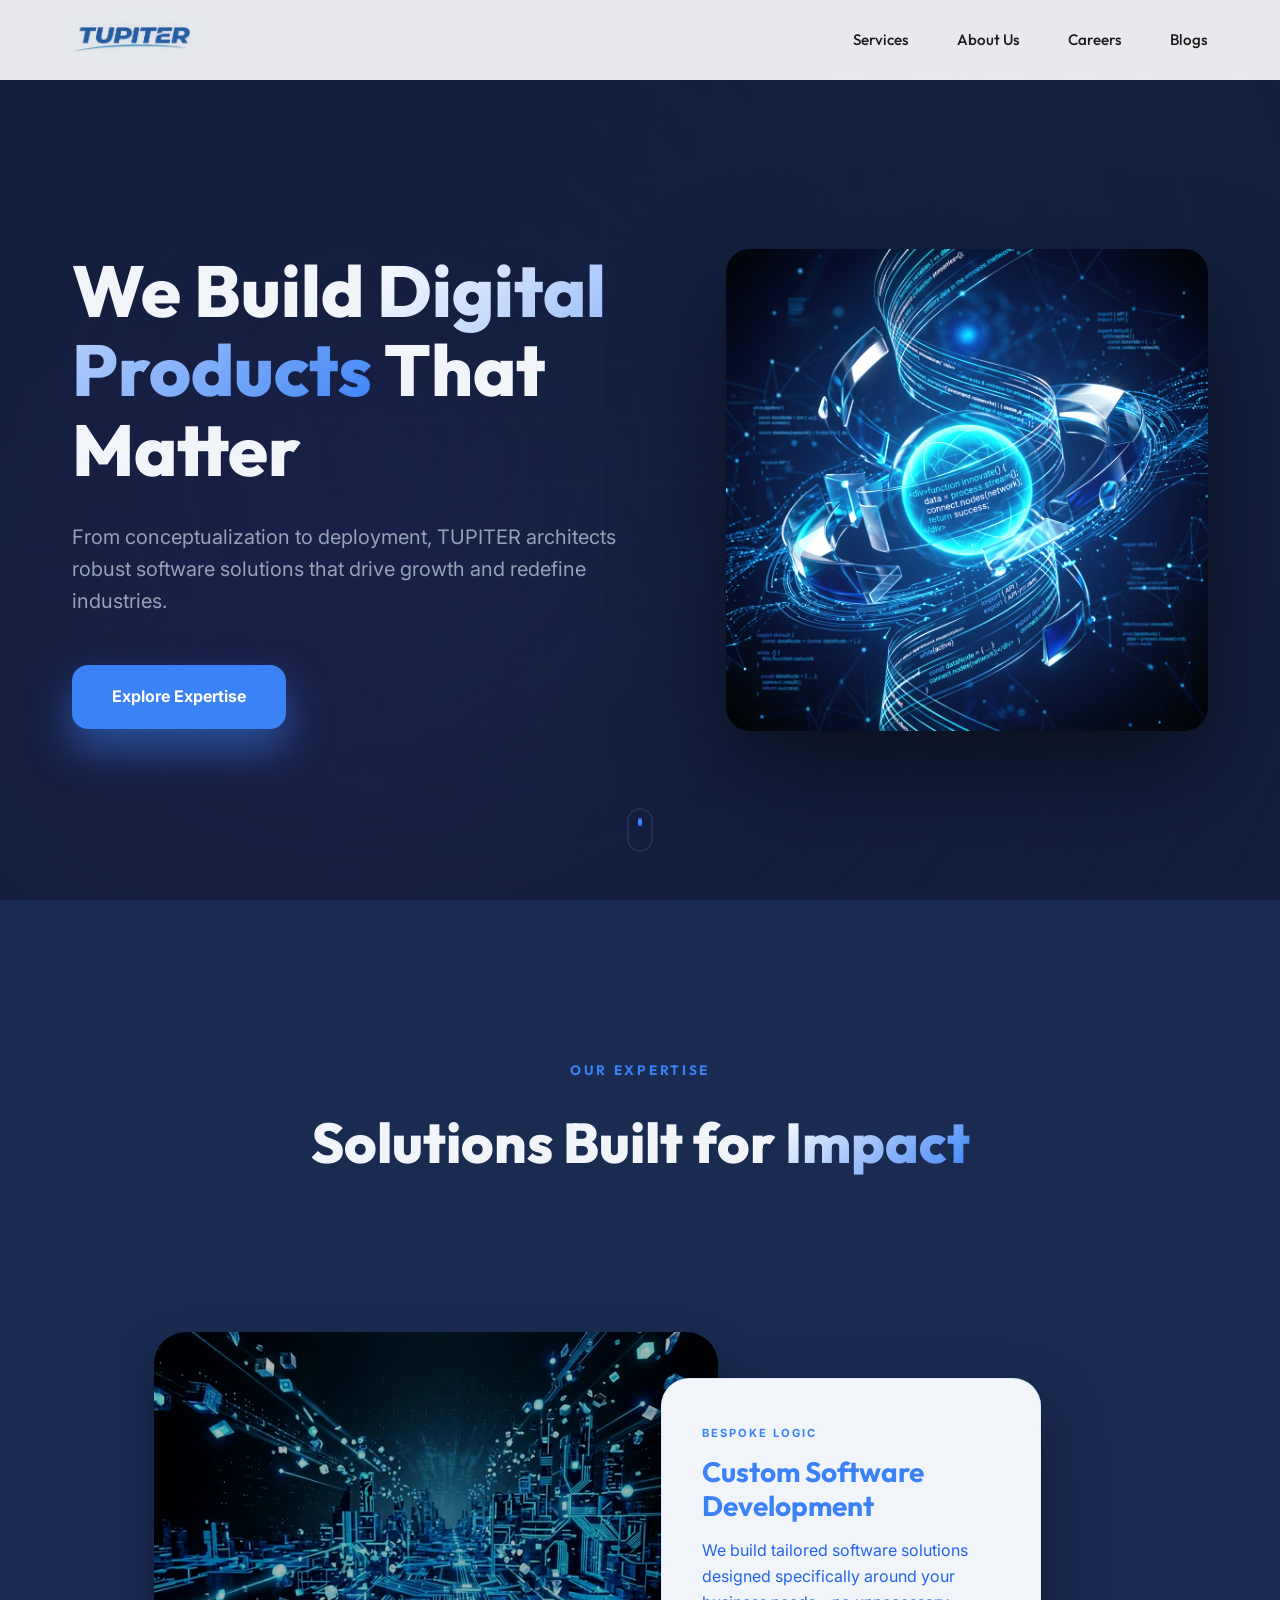
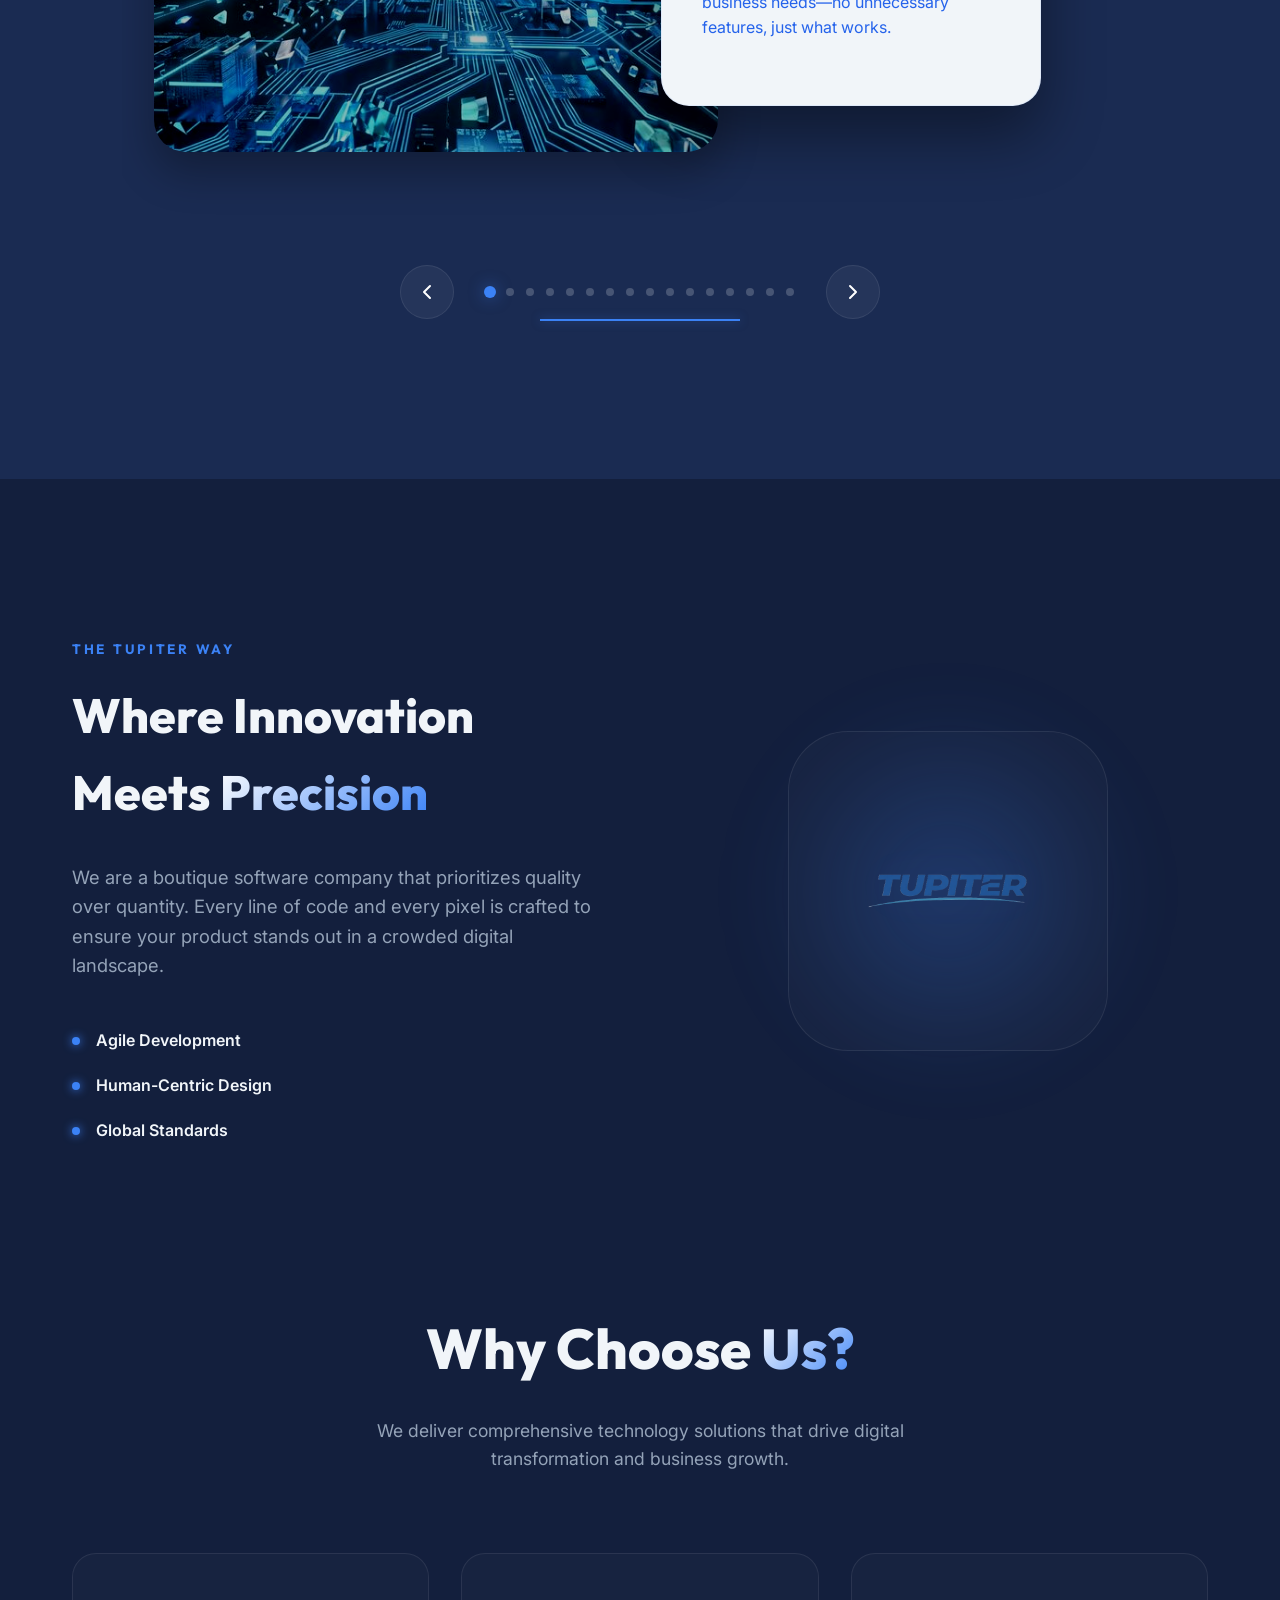
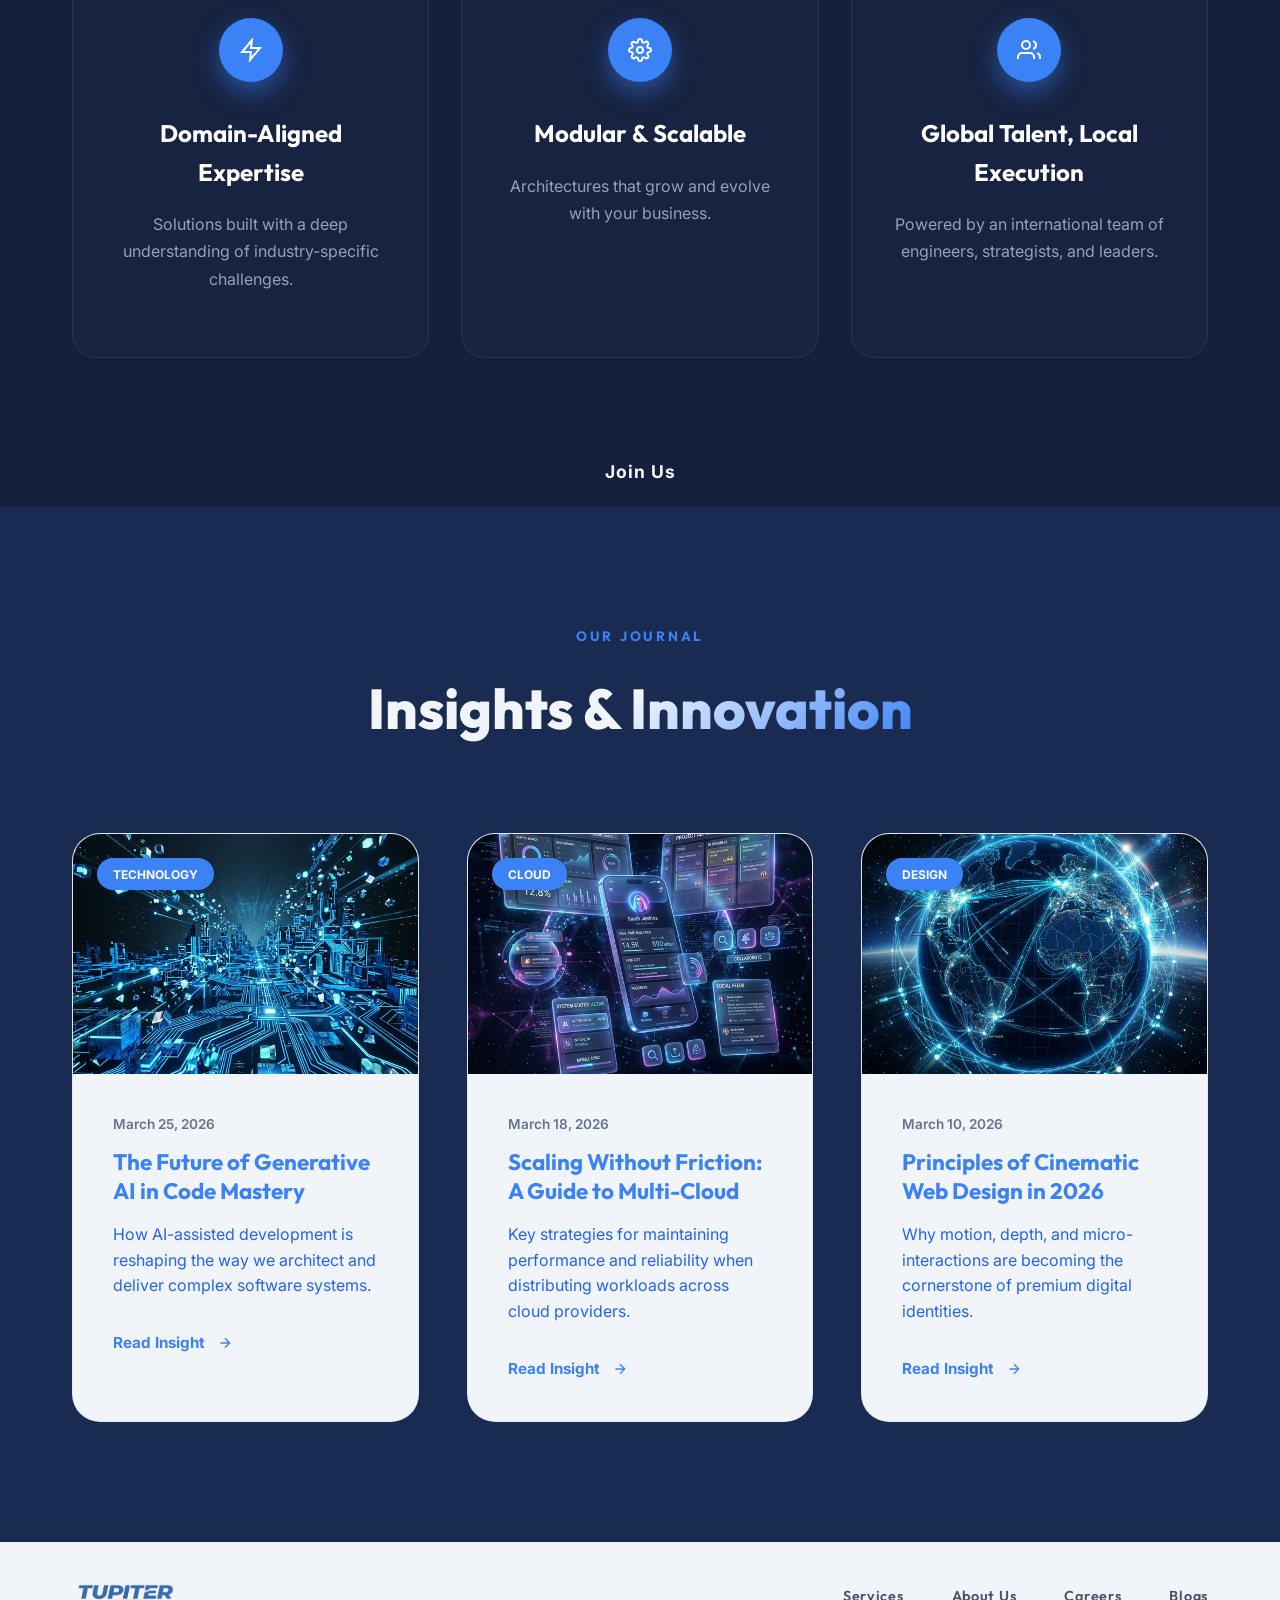
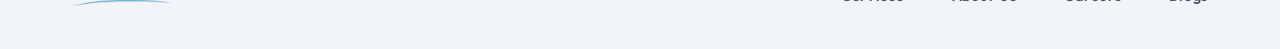
==== commit 9ec1d429: "Refine website aesthetics: Update footer, service cards, blog cards, and hero visual." ====
--- a/index.html
+++ b/index.html
@@ -34,7 +34,7 @@
   <header id="navbar" class="glass-nav">
     <div class="container nav-inner">
       <a href="#hero" class="brand">
-        <img src="logo.png" alt="Tupiter" class="nav-logo-img" />
+        <img src="logo.png" alt="Tupiter" class="nav-logo-img" id="nav-logo" />
       </a>
       
       <button class="menu-toggle" id="hamburger" aria-label="Toggle Menu">
@@ -74,7 +74,7 @@
         
         <div class="hero-visual-content">
           <div class="visual-wrapper">
-            <img src="hero_mockup_v3.png" alt="Tupiter Software Interface" class="hero-main-img" />
+            <img src="hero_prime.png" alt="Tupiter Software Interface" class="hero-main-img" />
             <div class="visual-bg-glow"></div>
           </div>
         </div>
@@ -351,49 +351,50 @@
       </div>
     </section>
 
-    <!-- ===== CAREERS ===== -->
-    <section id="careers" class="careers-v2 fade-up" data-reveal>
+    <!-- ===== WHY CHOOSE US ===== -->
+    <section id="careers" class="choices-v2 fade-up" data-reveal>
       <div class="container">
         <div class="section-meta">
-          <span class="tagline">Join the Crew</span>
-          <h2 class="section-title">Build the <span class="text-gradient">Future</span> With Us</h2>
-          <p class="section-lead">We're always looking for talented individuals who are passionate about crafting exceptional digital experiences.</p>
-        </div>
-
-        <div class="jobs-grid">
-          <div class="job-card" data-reveal>
-            <div class="job-header">
-              <span class="job-type">Full-time</span>
-              <h3>Senior Full-Stack Engineer</h3>
-            </div>
-            <p>Help us architect and build scalable web applications using React, Node.js, and Cloud-native technologies.</p>
-            <div class="job-footer">
-              <span class="job-loc"><svg width="14" height="14" viewBox="0 0 24 24" fill="none" stroke="currentColor" stroke-width="2"><path d="M21 10c0 7-9 13-9 13s-9-6-9-13a9 9 0 0118 0z"/><circle cx="12" cy="10" r="3"/></svg> Remote / Pune</span>
-              <a href="#contact" class="job-link">Apply Now</a>
-            </div>
-          </div>
-
-          <div class="job-card" data-reveal>
-            <div class="job-header">
-              <span class="job-type">Full-time</span>
-              <h3>UI/UX Product Designer</h3>
-            </div>
-            <p>Lead the design direction for our clients, creating intuitive and visually stunning user interfaces.</p>
-            <div class="job-footer">
-              <span class="job-loc"><svg width="14" height="14" viewBox="0 0 24 24" fill="none" stroke="currentColor" stroke-width="2"><path d="M21 10c0 7-9 13-9 13s-9-6-9-13a9 9 0 0118 0z"/><circle cx="12" cy="10" r="3"/></svg> Remote</span>
-            </div>
-          </div>
-
-          <div class="job-card" data-reveal>
-            <div class="job-header">
-              <span class="job-type">Contract</span>
-              <h3>DevOps Specialist</h3>
-            </div>
-            <p>Streamline our CI/CD pipelines and manage cloud infrastructure across multiple AWS/Azure environments.</p>
-            <div class="job-footer">
-              <span class="job-loc"><svg width="14" height="14" viewBox="0 0 24 24" fill="none" stroke="currentColor" stroke-width="2"><path d="M21 10c0 7-9 13-9 13s-9-6-9-13a9 9 0 0118 0z"/><circle cx="12" cy="10" r="3"/></svg> Hybrid</span>
-            </div>
-          </div>
+          <h2 class="section-title">Why Choose <span class="text-gradient">Us?</span></h2>
+          <p class="section-lead">We deliver comprehensive technology solutions that drive digital transformation and business growth.</p>
+        </div>
+
+        <div class="choices-grid">
+          <!-- Choice 1 -->
+          <div class="choice-card" data-reveal>
+            <div class="choice-icon">
+              <svg width="24" height="24" viewBox="0 0 24 24" fill="none" stroke="currentColor" stroke-width="2"><path d="M13 2L3 14h9l-1 8 10-12h-9l1-8z"/></svg>
+            </div>
+            <div class="choice-body">
+              <h3>Domain-Aligned Expertise</h3>
+              <p>Solutions built with a deep understanding of industry-specific challenges.</p>
+            </div>
+          </div>
+
+          <!-- Choice 2 -->
+          <div class="choice-card" data-reveal>
+            <div class="choice-icon">
+              <svg width="24" height="24" viewBox="0 0 24 24" fill="none" stroke="currentColor" stroke-width="2"><circle cx="12" cy="12" r="3"/><path d="M19.4 15a1.65 1.65 0 00.33 1.82l.06.06a2 2 0 010 2.83 2 2 0 01-2.83 0l-.06-.06a1.65 1.65 0 00-1.82-.33 1.65 1.65 0 00-1 1.51V21a2 2 0 01-2 2 2 2 0 01-2-2v-.09A1.65 1.65 0 009 19.4a1.65 1.65 0 00-1.82.33l-.06.06a2 2 0 01-2.83 0 2 2 0 010-2.83l.06-.06a1.65 1.65 0 00.33-1.82 1.65 1.65 0 00-1.51-1H3a2 2 0 01-2-2 2 2 0 012-2h.09A1.65 1.65 0 004.6 9a1.65 1.65 0 00-.33-1.82l-.06-.06a2 2 0 010-2.83 2 2 0 012.83 0l.06.06a1.65 1.65 0 001.82.33H9a1.65 1.65 0 001-1.51V3a2 2 0 012-2 2 2 0 012 2v.09a1.65 1.65 0 001 1.51 1.65 1.65 0 001.82-.33l.06-.06a2 2 0 012.83 0 2 2 0 010 2.83l-.06.06a1.65 1.65 0 00-.33 1.82V9a1.65 1.65 0 001.51 1H21a2 2 0 012 2 2 2 0 01-2 2h-.09a1.65 1.65 0 00-1.51 1z"/></svg>
+            </div>
+            <div class="choice-body">
+              <h3>Modular & Scalable</h3>
+              <p>Architectures that grow and evolve with your business.</p>
+            </div>
+          </div>
+
+          <!-- Choice 3 -->
+          <div class="choice-card" data-reveal>
+            <div class="choice-icon">
+              <svg width="24" height="24" viewBox="0 0 24 24" fill="none" stroke="currentColor" stroke-width="2"><path d="M17 21v-2a4 4 0 00-4-4H5a4 4 0 00-4 4v2"/><circle cx="9" cy="7" r="4"/><path d="M23 21v-2a4 4 0 00-3-3.87M16 3.13a4 4 0 010 7.75"/></svg>
+            </div>
+            <div class="choice-body">
+              <h3>Global Talent, Local Execution</h3>
+              <p>Powered by an international team of engineers, strategists, and leaders.</p>
+            </div>
+          </div>
+        </div>
+        <div class="choices-cta" data-reveal>
+          <a href="https://linkedin.com/company/tupiter" target="_blank" class="btn btn-primary">Join Us</a>
         </div>
       </div>
     </section>
@@ -452,12 +453,21 @@
   </main>
 
   <!-- ===== FOOTER ===== -->
-  <footer class="footer-v2">
-    <div class="container footer-bottom">
-      <p class="copyright">© 2026 TUPITER. All Rights Reserved.</p>
-      <div class="footer-links">
-        <a href="#hero">Back to Top</a>
-      </div>
+  <footer class="footer-v3">
+    <div class="container footer-content">
+      <div class="footer-brand">
+        <a href="#hero" class="footer-logo-link">
+          <img src="logo.png" alt="Tupiter" class="footer-logo-img">
+        </a>
+      </div>
+      <nav class="footer-nav">
+        <ul class="footer-nav-list">
+          <li><a href="#services" class="footer-nav-item">Services</a></li>
+          <li><a href="#about" class="footer-nav-item">About Us</a></li>
+          <li><a href="#careers" class="footer-nav-item">Careers</a></li>
+          <li><a href="#blogs" class="footer-nav-item">Blogs</a></li>
+        </ul>
+      </nav>
     </div>
   </footer>
 
--- a/styles.css
+++ b/styles.css
@@ -55,7 +55,7 @@
 }
 
 /* ============================================================
-   INTRO SPLASH v2
+   INTRO SPLASH v2 (Responsive & Premium)
    ============================================================ */
 #intro-splash {
   position: fixed;
@@ -65,37 +65,34 @@
   display: flex;
   align-items: center;
   justify-content: center;
-  /* Splash background fades out, logo stays */
-  /* Synchronized with logo landing at 2.3s */
-  animation: splash-bg-exit 0.4s cubic-bezier(0.16, 1, 0.3, 1) 2.3s forwards;
+  transition: opacity 0.8s cubic-bezier(0.16, 1, 0.3, 1), visibility 0.8s;
+}
+
+#intro-splash.hidden {
+  opacity: 0;
+  visibility: hidden;
+  pointer-events: none;
 }
 
 #splash-logo {
-  width: 280px; /* Adjusted for wider text logo */
+  width: 280px; 
   height: auto;
   filter: drop-shadow(0 0 15px rgba(59, 130, 246, 0.15));
-  /* Step 1: Reveal logo in center */
-  /* Step 2: Slide to corner */
-  /* Precision landing: dX=81px, dY=40px, Scale=0.35 */
-  animation: 
-    logo-reveal-center 0.6s cubic-bezier(0.16, 1, 0.3, 1) 0.2s forwards,
-    logo-center-to-navbar 0.6s cubic-bezier(0.65, 0, 0.35, 1) 0.8s forwards;
   opacity: 0;
+  transform: scale(0.8);
+  transition: 
+    opacity 0.8s cubic-bezier(0.16, 1, 0.3, 1),
+    transform 1s cubic-bezier(0.65, 0, 0.35, 1);
   z-index: 10001;
 }
 
-@keyframes logo-reveal-center {
-  0% { transform: scale(0.9); opacity: 0; }
-  100% { transform: scale(1); opacity: 1; }
-}
-
-@keyframes logo-center-to-navbar {
-  0% { transform: translate(0, 0) scale(1); }
-  100% { transform: translate(calc(49px + max(32px - 50vw, -568px)), calc(40px - 50vh)) scale(0.35); }
-}
-
-@keyframes splash-bg-exit {
-  to { opacity: 0; visibility: hidden; pointer-events: none; }
+#splash-logo.active {
+  opacity: 1;
+  transform: scale(1);
+}
+
+#splash-logo.move {
+  transform: translate(var(--target-x, 0), var(--target-y, 0)) scale(var(--target-scale, 0.35));
 }
 
 @keyframes reveal-up {
@@ -129,25 +126,27 @@
   backdrop-filter: blur(20px);
   -webkit-backdrop-filter: blur(20px);
   opacity: 0;
+  transition: opacity 0.6s ease;
+}
+
+.glass-nav.visible {
+  opacity: 1;
+}
+
+.nav-inner {
+  display: flex;
+  justify-content: space-between;
+  align-items: center;
+  width: 100%;
+}
+
+.brand {
   opacity: 0;
-  animation: nav-reveal 0.6s ease 2.1s forwards;
-}
-
-.nav-inner {
-  display: flex;
-  justify-content: space-between;
-  align-items: center;
-  width: 100%;
-}
-
-.brand {
-  /* Hand-off exactly at 2.3s when splash logo lands */
-  opacity: 0;
-  animation: nav-reveal 0.2s ease 2.3s forwards;
-}
-
-@keyframes nav-reveal {
-  to { opacity: 1; }
+  transition: opacity 0.3s ease;
+}
+
+.brand.visible {
+  opacity: 1;
 }
 
 .nav-logo-img {
@@ -517,10 +516,10 @@
   position: absolute;
   z-index: 2;
   left: 52%; /* Offset to overlap image */
-  background: rgba(19, 31, 61, 0.95); /* Tupiter Deep Blue */
+  background: #f1f5f9; /* Medium White / Light Slate */
   backdrop-filter: blur(20px);
   -webkit-backdrop-filter: blur(20px);
-  border: 1px solid rgba(255, 255, 255, 0.1);
+  border: 1px solid rgba(59, 130, 246, 0.1);
   border-radius: 28px;
   padding: 2.5rem;
   max-width: 380px; /* Smaller width as requested */
@@ -541,7 +540,7 @@
   font-weight: 700;
   text-transform: uppercase;
   letter-spacing: 2px;
-  color: var(--accent);
+  color: var(--accent); /* Medium Blue */
   margin-bottom: 0.75rem;
 }
 
@@ -550,14 +549,14 @@
   font-size: 1.75rem;
   font-weight: 700;
   margin-bottom: 1rem;
-  color: var(--white);
+  color: var(--accent); /* Medium Blue */
   line-height: 1.2;
 }
 
 .slide-content-card p {
   font-size: 1rem;
   line-height: 1.6;
-  color: rgba(255,255,255,0.7);
+  color: #2563eb; /* Slightly darker Blue for contrast */
   margin-bottom: 1.5rem;
 }
 
@@ -571,13 +570,13 @@
   display: flex;
   align-items: center;
   gap: 0.75rem;
-  color: var(--white);
+  color: var(--accent); /* Medium Blue */
   font-weight: 600;
   text-decoration: none;
   transition: var(--transition);
 }
 
-.card-link:hover { color: var(--accent); gap: 1rem; }
+.card-link:hover { color: #1d4ed8; gap: 1rem; }
 
 /* Carousel Controls */
 .carousel-controls {
@@ -819,19 +818,74 @@
 .cta-submit:hover { transform: translateY(-5px); box-shadow: 0 20px 40px var(--accent-glow); }
 
 /* ============================================================
-   FOOTER v2
+   FOOTER v3 — Navigation Focused (Minimalist White)
    ============================================================ */
-.footer-v2 {
-  padding: 5rem 0;
-  border-top: 1px solid var(--border);
-}
-
-.footer-bottom {
+.footer-v3 {
+  padding: 40px 0;
+  border-top: 1px solid rgba(0, 0, 0, 0.04);
+  background: #f1f5f9; /* Medium White / Light Slate */
+  backdrop-filter: blur(10px);
+  -webkit-backdrop-filter: blur(10px);
+}
+
+.footer-content {
   display: flex;
   justify-content: space-between;
   align-items: center;
-  color: var(--text-muted);
+  gap: 3rem;
+}
+
+.footer-logo-img {
+  height: 24px;
+  width: auto;
+  opacity: 0.9;
+  transition: var(--transition);
+}
+
+.footer-logo-link:hover .footer-logo-img {
+  opacity: 1;
+  transform: scale(1.05);
+}
+
+.footer-nav {
+  margin-left: auto;
+}
+
+.footer-nav-list {
+  display: flex;
+  gap: 3rem;
+}
+
+.footer-nav-item {
+  font-family: var(--font-head);
+  font-weight: 600;
   font-size: 0.9rem;
+  color: #475569;
+  letter-spacing: 0.05em;
+  transition: var(--transition);
+}
+
+.footer-nav-item:hover {
+  color: var(--accent);
+}
+
+
+@media (max-width: 768px) {
+  .footer-v3 { padding: 40px 0; }
+  .footer-content {
+    flex-direction: column;
+    text-align: center;
+    gap: 3rem;
+  }
+  
+  .footer-nav-list {
+    flex-direction: column;
+    gap: 1.5rem;
+  }
+  
+  .footer-nav-item {
+    font-size: 1.1rem;
+  }
 }
 
 /* ============================================================
@@ -883,83 +937,71 @@
   font-size: 1.1rem;
 }
 
-.jobs-grid {
+.choices-grid {
   display: grid;
-  grid-template-columns: repeat(auto-fit, minmax(350px, 1fr));
+  grid-template-columns: repeat(auto-fit, minmax(320px, 1fr));
   gap: 2rem;
   margin-top: 5rem;
 }
 
-.job-card {
+.choice-card {
   background: var(--glass);
   border: 1px solid var(--border);
   border-radius: 24px;
-  padding: 2.5rem;
+  padding: 4rem 2.5rem;
+  text-align: center;
   transition: var(--transition);
   display: flex;
   flex-direction: column;
-}
-
-.job-card:hover {
+  align-items: center;
+}
+
+.choice-card:hover {
   background: var(--glass-hover);
   border-color: var(--accent);
   transform: translateY(-8px);
   box-shadow: 0 20px 40px rgba(0,0,0,0.3);
 }
 
-.job-header {
-  margin-bottom: 1.5rem;
-}
-
-.job-type {
-  display: inline-block;
-  padding: 0.25rem 0.75rem;
-  background: rgba(59, 130, 246, 0.1);
-  color: var(--accent);
-  border-radius: 100px;
-  font-size: 0.75rem;
-  font-weight: 700;
-  text-transform: uppercase;
-  letter-spacing: 1px;
-  margin-bottom: 1rem;
-}
-
-.job-card h3 {
+.choice-icon {
+  width: 64px;
+  height: 64px;
+  background: var(--accent);
+  border-radius: 50%;
+  display: flex;
+  align-items: center;
+  justify-content: center;
+  color: var(--white);
+  margin-bottom: 2rem;
+  box-shadow: 0 10px 25px var(--accent-glow);
+}
+
+.choice-card h3 {
   font-family: var(--font-head);
   font-size: 1.5rem;
-  margin-bottom: 1rem;
-}
-
-.job-card p {
+  font-weight: 700;
+  margin-bottom: 1.25rem;
+  color: var(--white);
+}
+
+.choice-card p {
   color: var(--text-muted);
-  margin-bottom: 2rem;
-  flex-grow: 1;
-}
-
-.job-footer {
-  display: flex;
-  justify-content: space-between;
-  align-items: center;
-  border-top: 1px solid var(--border);
-  padding-top: 1.5rem;
-}
-
-.job-loc {
-  font-size: 0.9rem;
-  color: var(--text-muted);
-  display: flex;
-  align-items: center;
-  gap: 0.5rem;
-}
-
-.job-link {
+  line-height: 1.7;
+  font-size: 1rem;
+}
+
+.choices-cta {
+  margin-top: 5rem;
+  display: flex;
+  justify-content: center;
+  width: 100%;
+}
+
+.choices-cta .btn {
+  padding: 1.25rem 3.5rem;
+  font-size: 1.1rem;
   font-weight: 700;
-  color: var(--white);
-  transition: var(--transition);
-}
-
-.job-link:hover {
-  color: var(--accent);
+  letter-spacing: 1px;
 }
 
 /* ============================================================
@@ -975,17 +1017,17 @@
 }
 
 .blog-post {
-  background: var(--bg);
+  background: #f1f5f9; /* Medium White / Light Slate */
   border-radius: 28px;
   overflow: hidden;
-  border: 1px solid var(--border);
+  border: 1px solid rgba(59, 130, 246, 0.1);
   transition: var(--transition);
 }
 
 .blog-post:hover {
   transform: translateY(-10px);
-  border-color: rgba(255,255,255,0.15);
-  box-shadow: 0 40px 80px rgba(0,0,0,0.4);
+  border-color: var(--accent);
+  box-shadow: 0 30px 60px rgba(0,0,0,0.15);
 }
 
 .post-img {
@@ -1016,6 +1058,7 @@
   font-size: 0.75rem;
   font-weight: 700;
   text-transform: uppercase;
+  z-index: 2;
 }
 
 .post-content {
@@ -1025,8 +1068,9 @@
 .post-date {
   display: block;
   font-size: 0.85rem;
-  color: var(--text-muted);
+  color: #64748b; /* Slate Gray */
   margin-bottom: 0.75rem;
+  font-weight: 600;
 }
 
 .post-content h3 {
@@ -1034,10 +1078,11 @@
   font-size: 1.4rem;
   margin-bottom: 1rem;
   line-height: 1.3;
+  color: var(--accent); /* Medium Blue */
 }
 
 .post-content p {
-  color: var(--text-muted);
+  color: #2563eb; /* Slightly darker Blue for contrast */
   margin-bottom: 2rem;
   line-height: 1.6;
 }
@@ -1047,12 +1092,14 @@
   align-items: center;
   gap: 0.75rem;
   font-weight: 700;
-  color: var(--white);
+  color: var(--accent); /* Medium Blue */
   font-size: 0.95rem;
+  text-decoration: none;
+  transition: var(--transition);
 }
 
 .read-more:hover {
-  color: var(--accent);
+  color: #1d4ed8;
   gap: 1rem;
 }
 
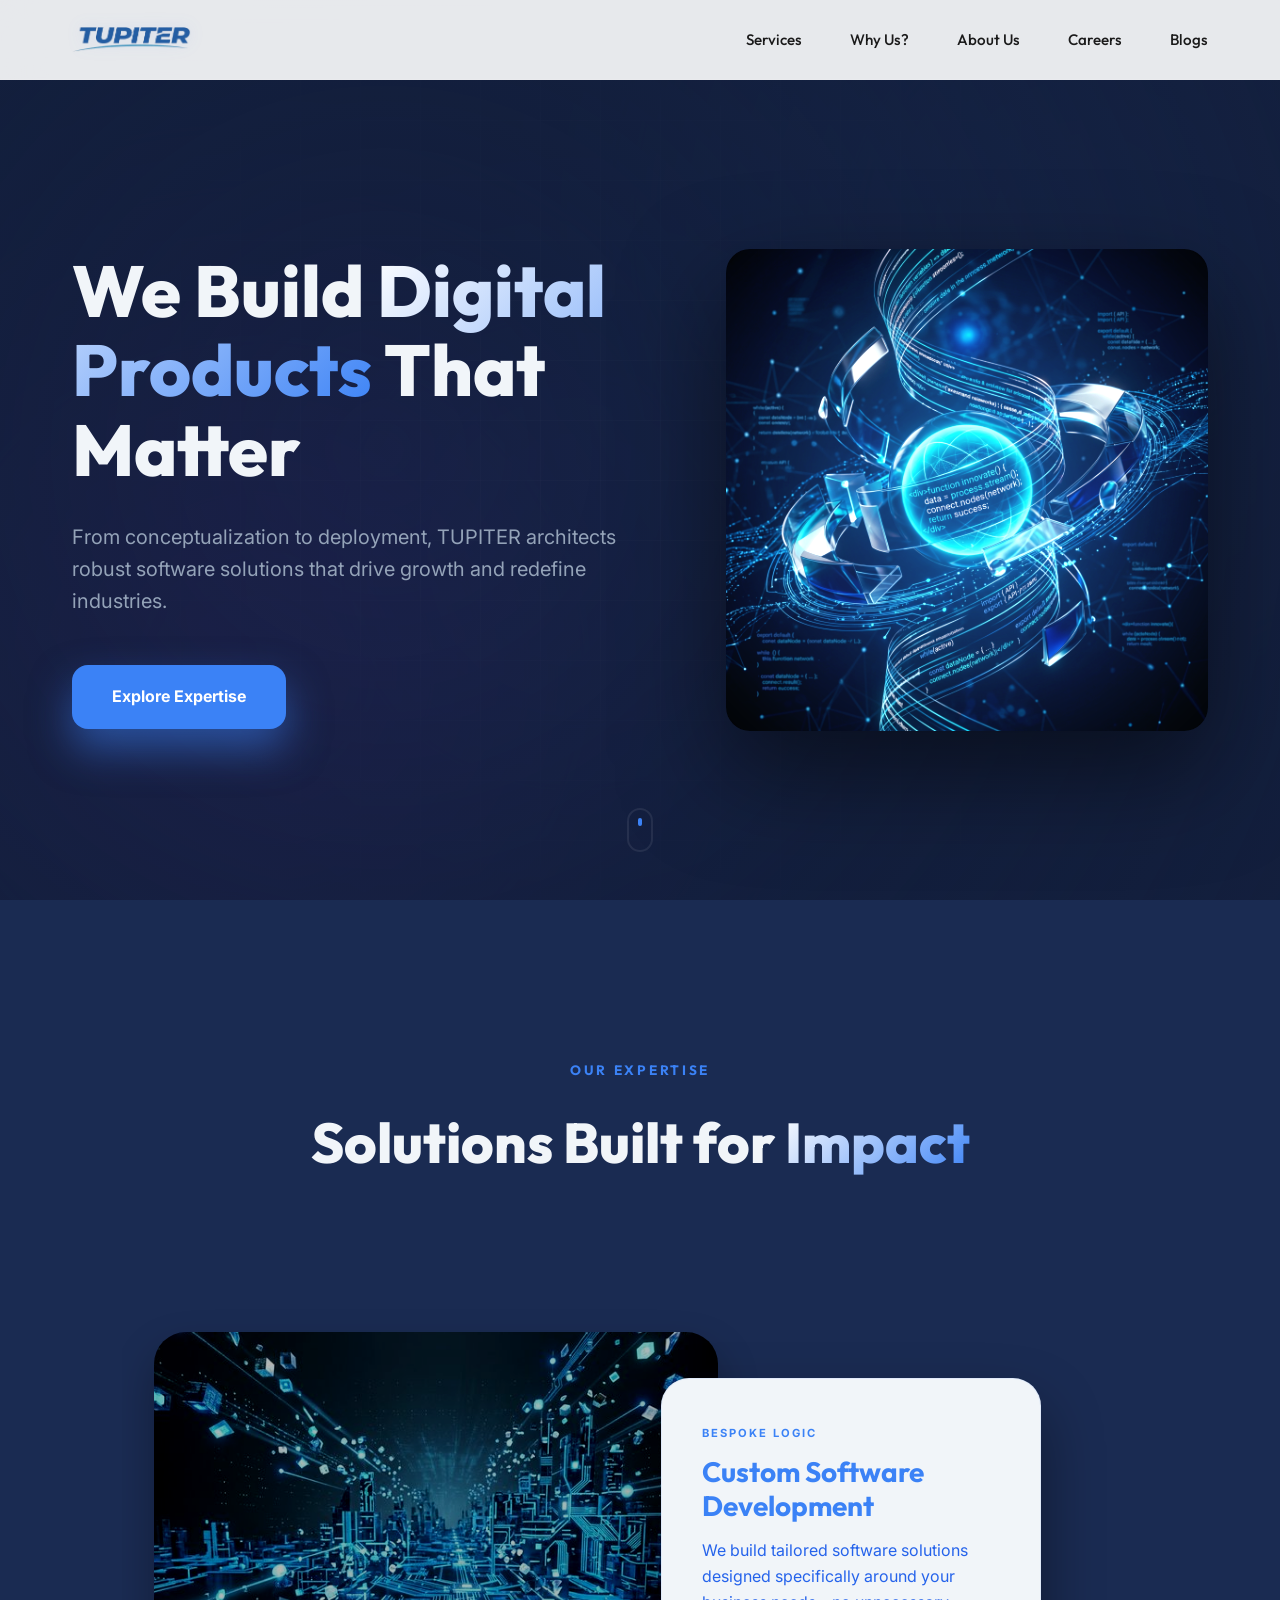
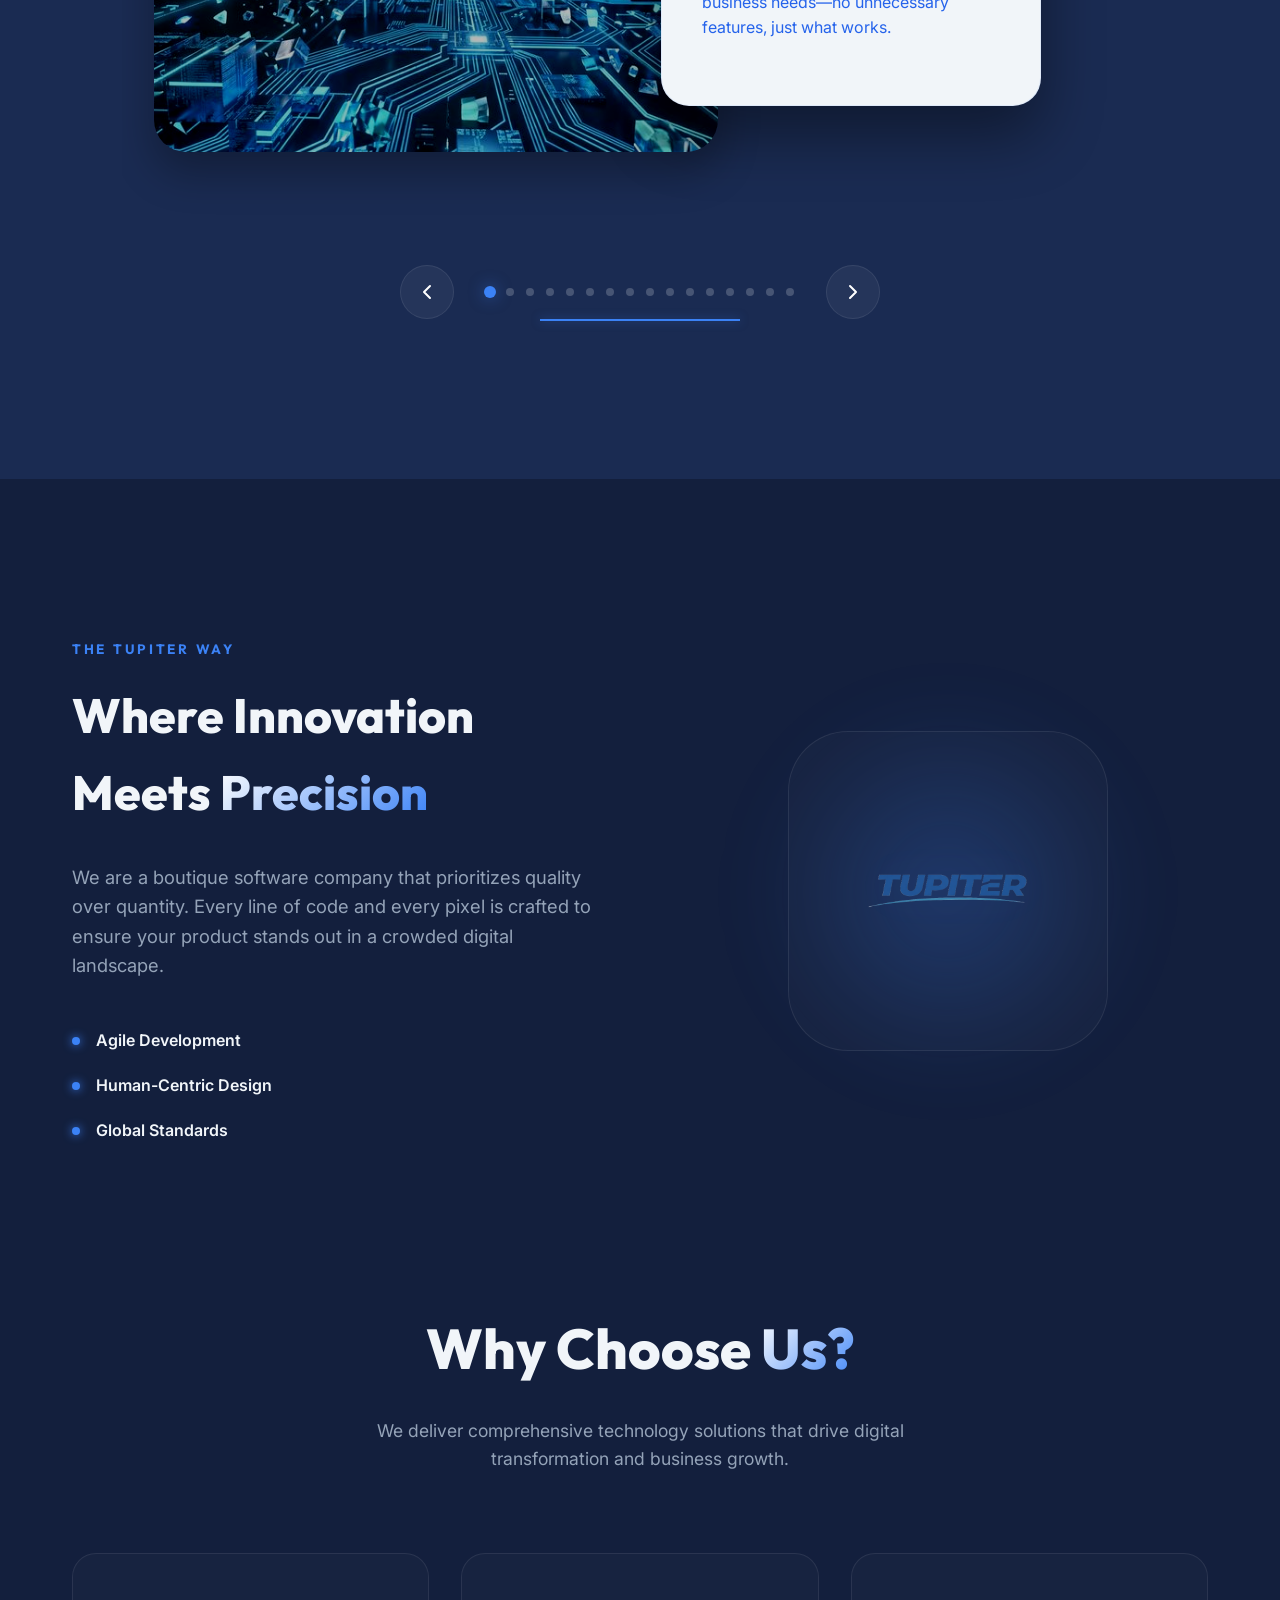
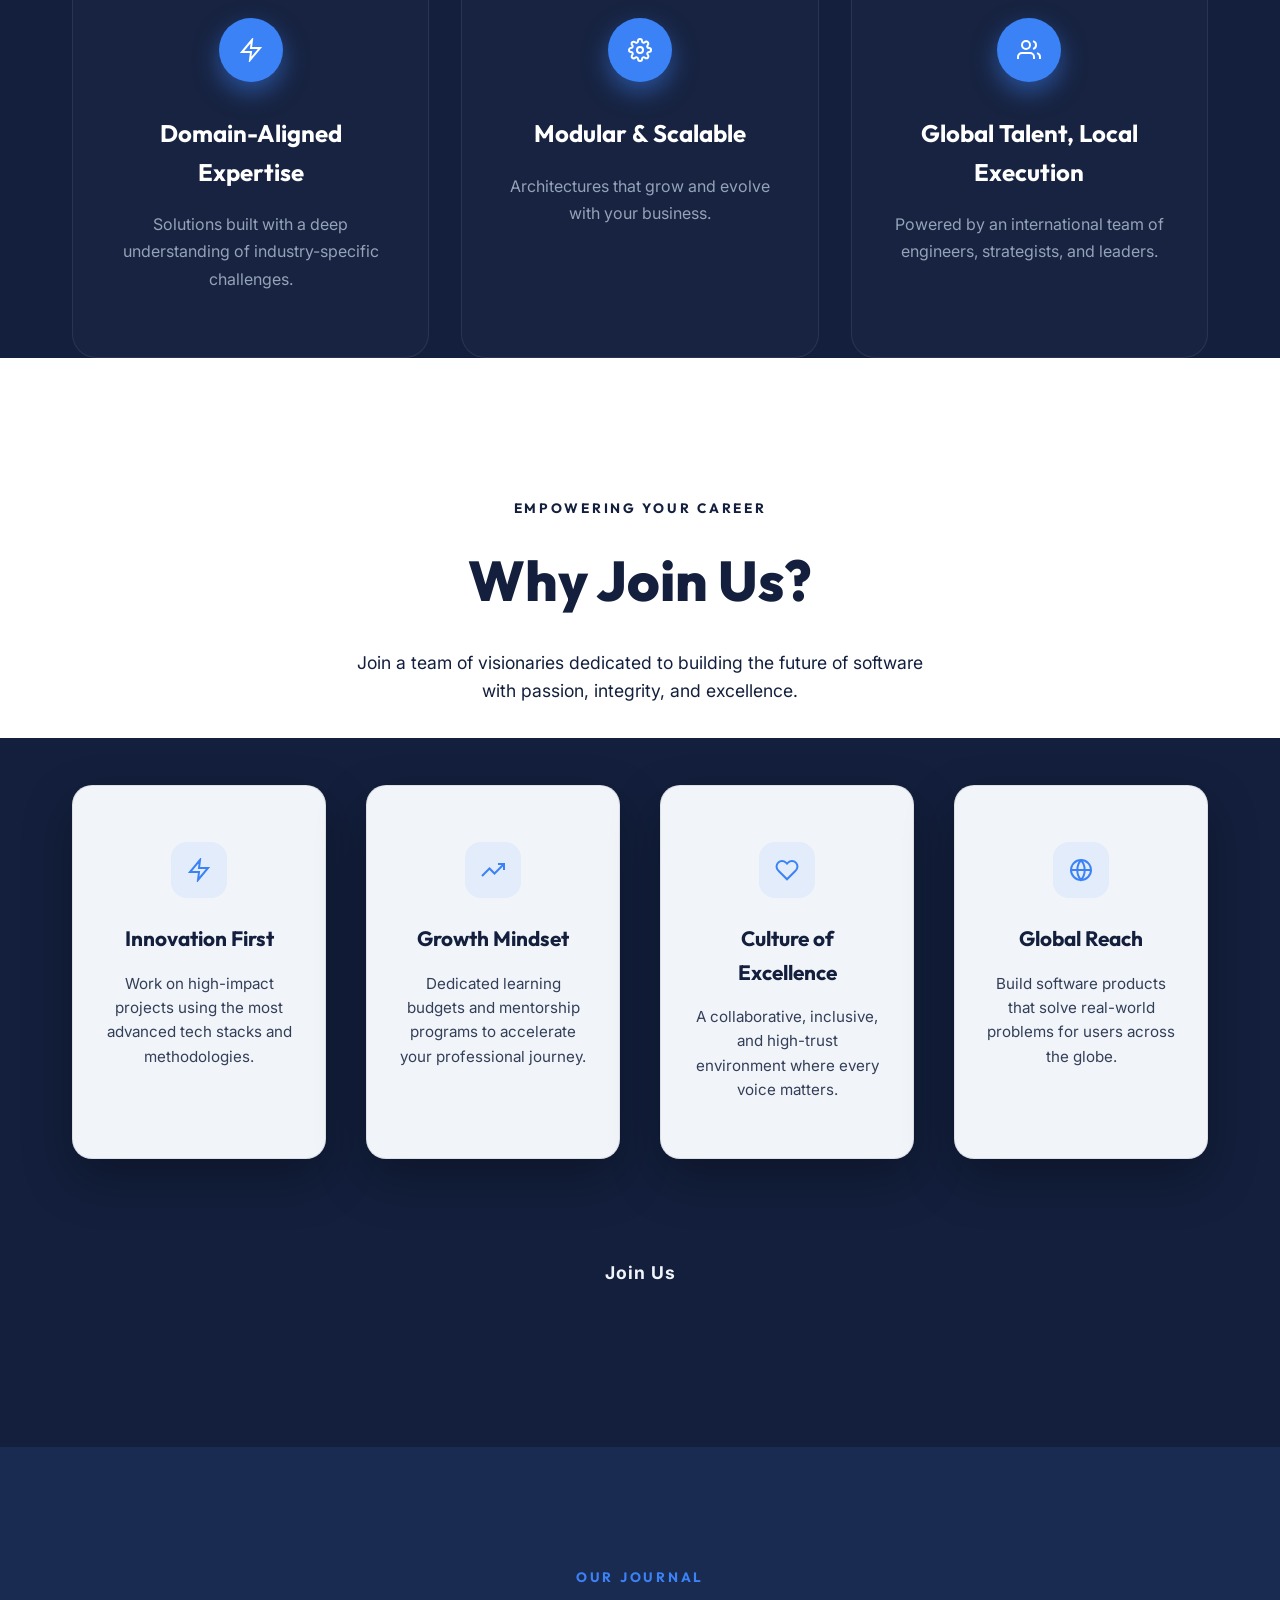
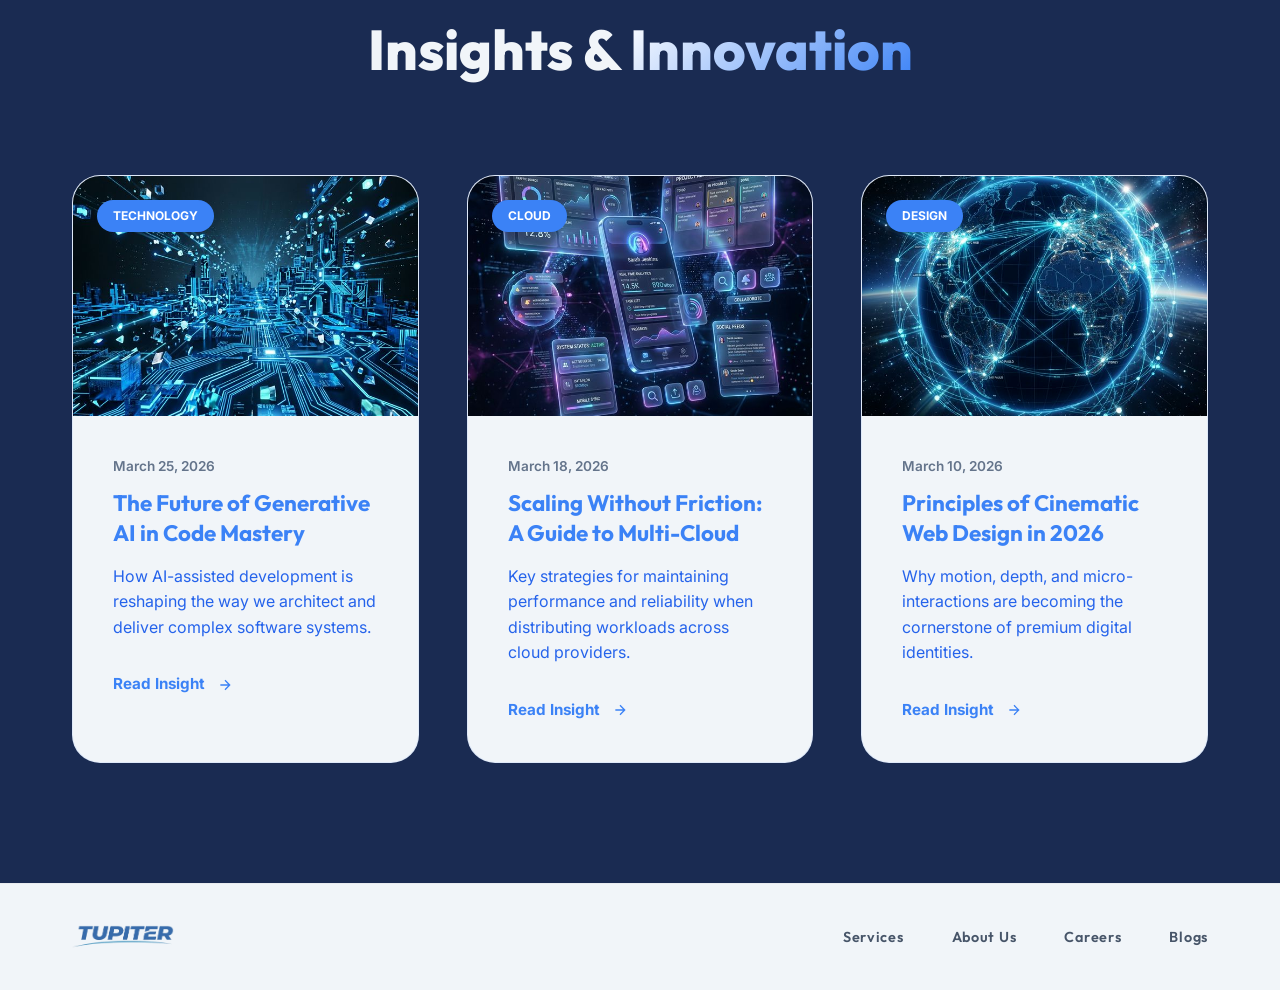
==== commit 10677896: "Add 'Why Join Us' recruitment section with split-background and brand-synced colors." ====
--- a/index.html
+++ b/index.html
@@ -45,6 +45,7 @@
       <nav class="nav-menu" id="nav-links">
         <ul class="nav-list">
           <li><a href="#services" class="nav-item">Services</a></li>
+          <li><a href="#why-choose-us" class="nav-item">Why Us?</a></li>
           <li><a href="#about" class="nav-item">About Us</a></li>
           <li><a href="#careers" class="nav-item">Careers</a></li>
           <li><a href="#blogs" class="nav-item">Blogs</a></li>
@@ -352,7 +353,7 @@
     </section>
 
     <!-- ===== WHY CHOOSE US ===== -->
-    <section id="careers" class="choices-v2 fade-up" data-reveal>
+    <section id="why-choose-us" class="choices-v2 fade-up" data-reveal>
       <div class="container">
         <div class="section-meta">
           <h2 class="section-title">Why Choose <span class="text-gradient">Us?</span></h2>
@@ -393,7 +394,56 @@
             </div>
           </div>
         </div>
-        <div class="choices-cta" data-reveal>
+      </div>
+    </section>
+
+    <!-- ===== WHY JOIN US? ===== -->
+    <section id="careers" class="join-us-v2 fade-up" data-reveal>
+      <div class="container">
+        <div class="section-meta">
+          <span class="tagline">Empowering Your Career</span>
+          <h2 class="section-title">Why Join <span class="text-gradient">Us?</span></h2>
+          <p class="section-lead">Join a team of visionaries dedicated to building the future of software with passion, integrity, and excellence.</p>
+        </div>
+
+        <div class="benefit-grid">
+          <!-- Benefit 1 -->
+          <div class="benefit-card" data-reveal>
+            <div class="benefit-icon">
+              <svg width="24" height="24" viewBox="0 0 24 24" fill="none" stroke="currentColor" stroke-width="2"><path d="M13 2L3 14h9l-1 8 10-12h-9l1-8z"/></svg>
+            </div>
+            <h3>Innovation First</h3>
+            <p>Work on high-impact projects using the most advanced tech stacks and methodologies.</p>
+          </div>
+
+          <!-- Benefit 2 -->
+          <div class="benefit-card" data-reveal-delay="100">
+            <div class="benefit-icon">
+              <svg width="24" height="24" viewBox="0 0 24 24" fill="none" stroke="currentColor" stroke-width="2"><path d="M23 6l-9.5 9.5-5-5L1 18"/><path d="M17 6h6v6"/></svg>
+            </div>
+            <h3>Growth Mindset</h3>
+            <p>Dedicated learning budgets and mentorship programs to accelerate your professional journey.</p>
+          </div>
+
+          <!-- Benefit 3 -->
+          <div class="benefit-card" data-reveal-delay="200">
+            <div class="benefit-icon">
+              <svg width="24" height="24" viewBox="0 0 24 24" fill="none" stroke="currentColor" stroke-width="2"><path d="M20.84 4.61a5.5 5.5 0 00-7.78 0L12 5.67l-1.06-1.06a5.5 5.5 0 00-7.78 7.78l1.06 1.06L12 21.23l7.78-7.78 1.06-1.06a5.5 5.5 0 000-7.78z"/></svg>
+            </div>
+            <h3>Culture of Excellence</h3>
+            <p>A collaborative, inclusive, and high-trust environment where every voice matters.</p>
+          </div>
+
+          <!-- Benefit 4 -->
+          <div class="benefit-card" data-reveal-delay="300">
+            <div class="benefit-icon">
+              <svg width="24" height="24" viewBox="0 0 24 24" fill="none" stroke="currentColor" stroke-width="2"><circle cx="12" cy="12" r="10"/><path d="M2 12h20M12 2a15.3 15.3 0 010 20 15.3 15.3 0 010-20"/></svg>
+            </div>
+            <h3>Global Reach</h3>
+            <p>Build software products that solve real-world problems for users across the globe.</p>
+          </div>
+        </div>
+        <div class="join-us-cta" data-reveal>
           <a href="https://linkedin.com/company/tupiter" target="_blank" class="btn btn-primary">Join Us</a>
         </div>
       </div>
--- a/styles.css
+++ b/styles.css
@@ -990,18 +990,98 @@
   font-size: 1rem;
 }
 
-.choices-cta {
+.choices-cta, .join-us-cta {
   margin-top: 5rem;
   display: flex;
   justify-content: center;
   width: 100%;
 }
 
-.choices-cta .btn {
+.choices-cta .btn, .join-us-cta .btn {
   padding: 1.25rem 3.5rem;
   font-size: 1.1rem;
   font-weight: 700;
   letter-spacing: 1px;
+}
+
+/* ============================================================
+   WHY JOIN US? v2 (Careers)
+   ============================================================ */
+.join-us-v2 {
+  padding: 140px 0;
+  background: linear-gradient(to bottom, #ffffff 380px, var(--bg) 380px);
+  position: relative;
+  z-index: 1;
+}
+
+.join-us-v2 .section-meta .tagline,
+.join-us-v2 .section-meta .section-title,
+.join-us-v2 .section-meta .section-lead {
+  color: var(--bg); /* Deep Navy Brand Blue */
+}
+
+/* Remove text-gradient and use solid deep brand blue for title */
+.join-us-v2 .section-title .text-gradient {
+  background: none;
+  -webkit-text-fill-color: var(--bg);
+  color: var(--bg);
+}
+
+.benefit-grid {
+  display: grid;
+  grid-template-columns: repeat(auto-fit, minmax(250px, 1fr));
+  gap: 2.5rem;
+  margin-top: 5rem;
+}
+
+.benefit-card {
+  padding: 3.5rem 2rem;
+  background: #f1f5f9; /* Medium White */
+  border: 1px solid rgba(19, 31, 61, 0.1);
+  border-radius: 20px;
+  text-align: center;
+  transition: var(--transition);
+  box-shadow: 0 20px 50px rgba(0, 0, 0, 0.3);
+}
+
+.benefit-card:hover {
+  transform: translateY(-12px);
+  border-color: var(--accent);
+  box-shadow: 0 30px 60px rgba(0, 0, 0, 0.5);
+}
+
+.benefit-icon {
+  width: 56px;
+  height: 56px;
+  background: rgba(59, 130, 246, 0.08);
+  color: var(--accent);
+  border-radius: 16px;
+  display: flex;
+  align-items: center;
+  justify-content: center;
+  margin: 0 auto 1.5rem;
+  transition: var(--transition);
+}
+
+.benefit-card:hover .benefit-icon {
+  background: var(--accent);
+  color: var(--white);
+  transform: rotate(10deg);
+}
+
+.benefit-card h3 {
+  font-family: var(--font-head);
+  font-size: 1.3rem;
+  font-weight: 700;
+  color: var(--bg); /* Deep Navy Brand Blue */
+  margin-bottom: 1rem;
+}
+
+.benefit-card p {
+  font-size: 0.95rem;
+  color: var(--bg); /* Deep Navy Brand Blue */
+  opacity: 0.85;
+  line-height: 1.6;
 }
 
 /* ============================================================
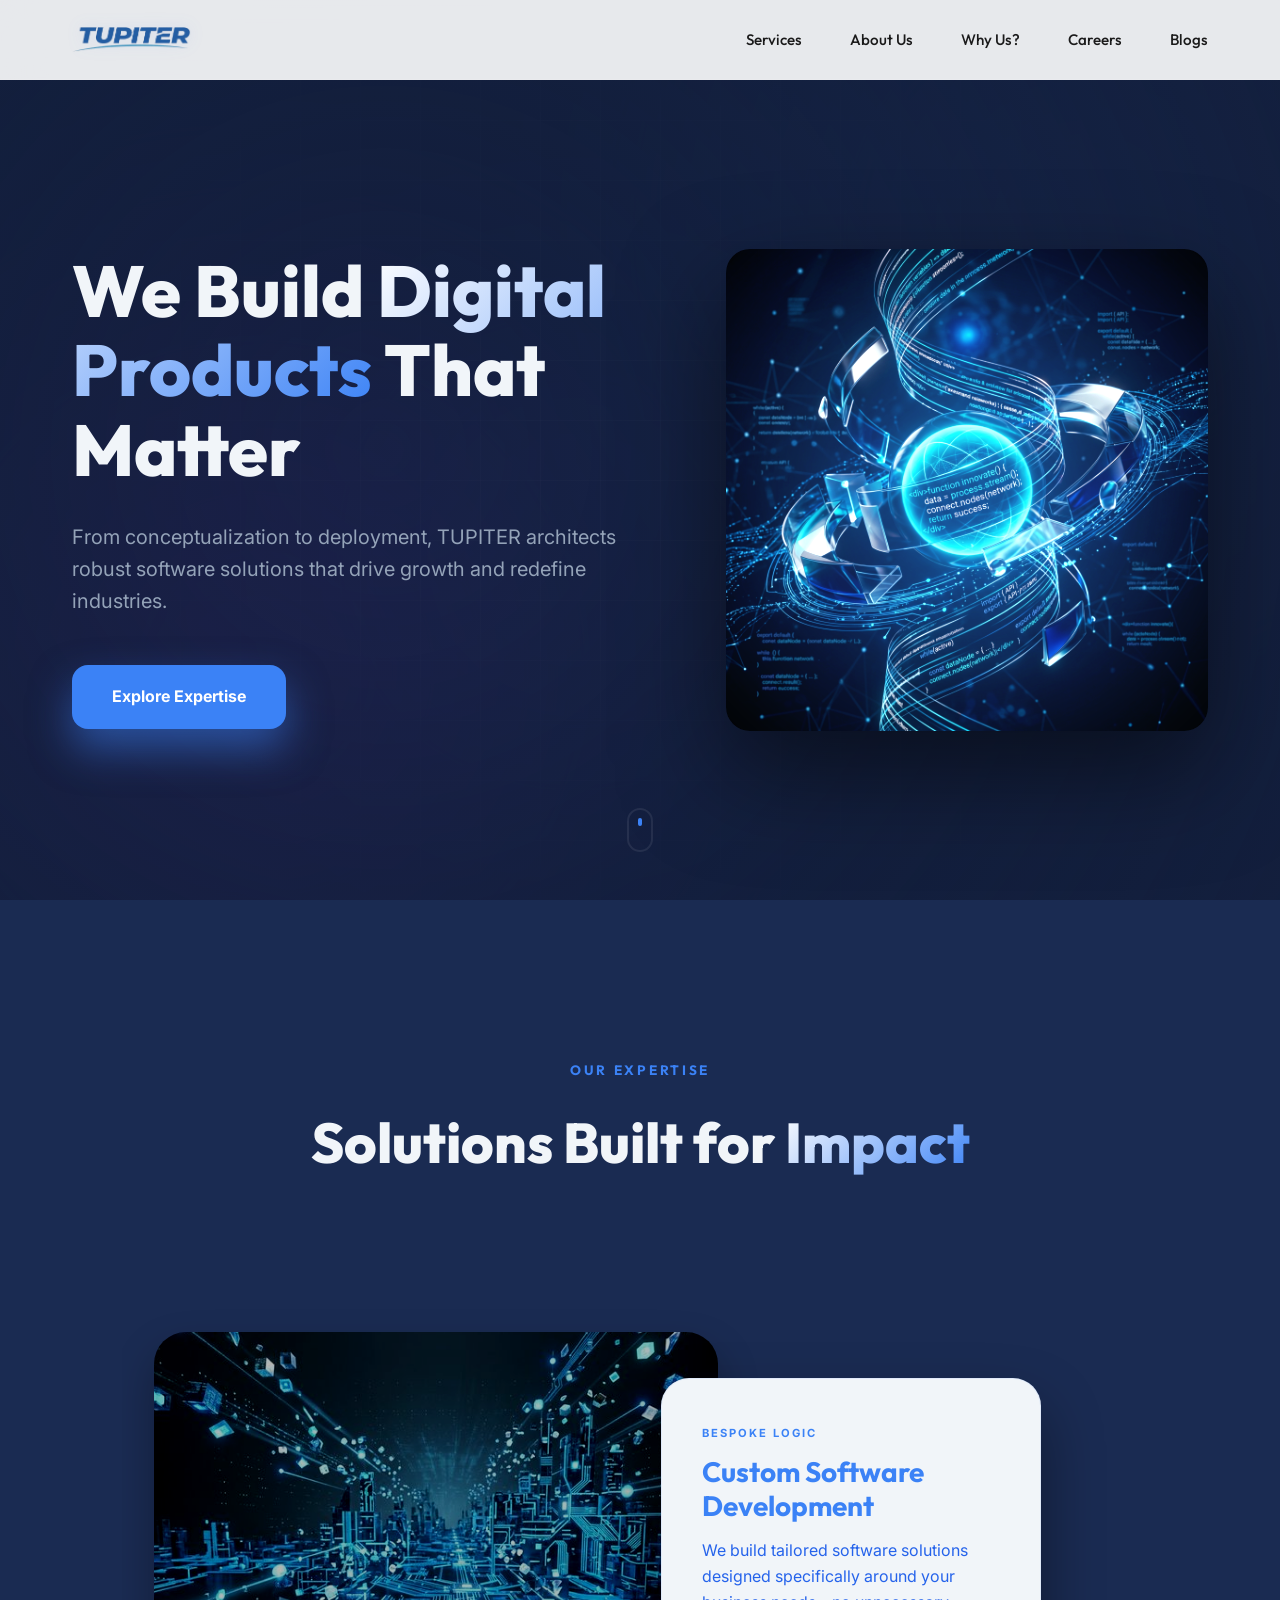
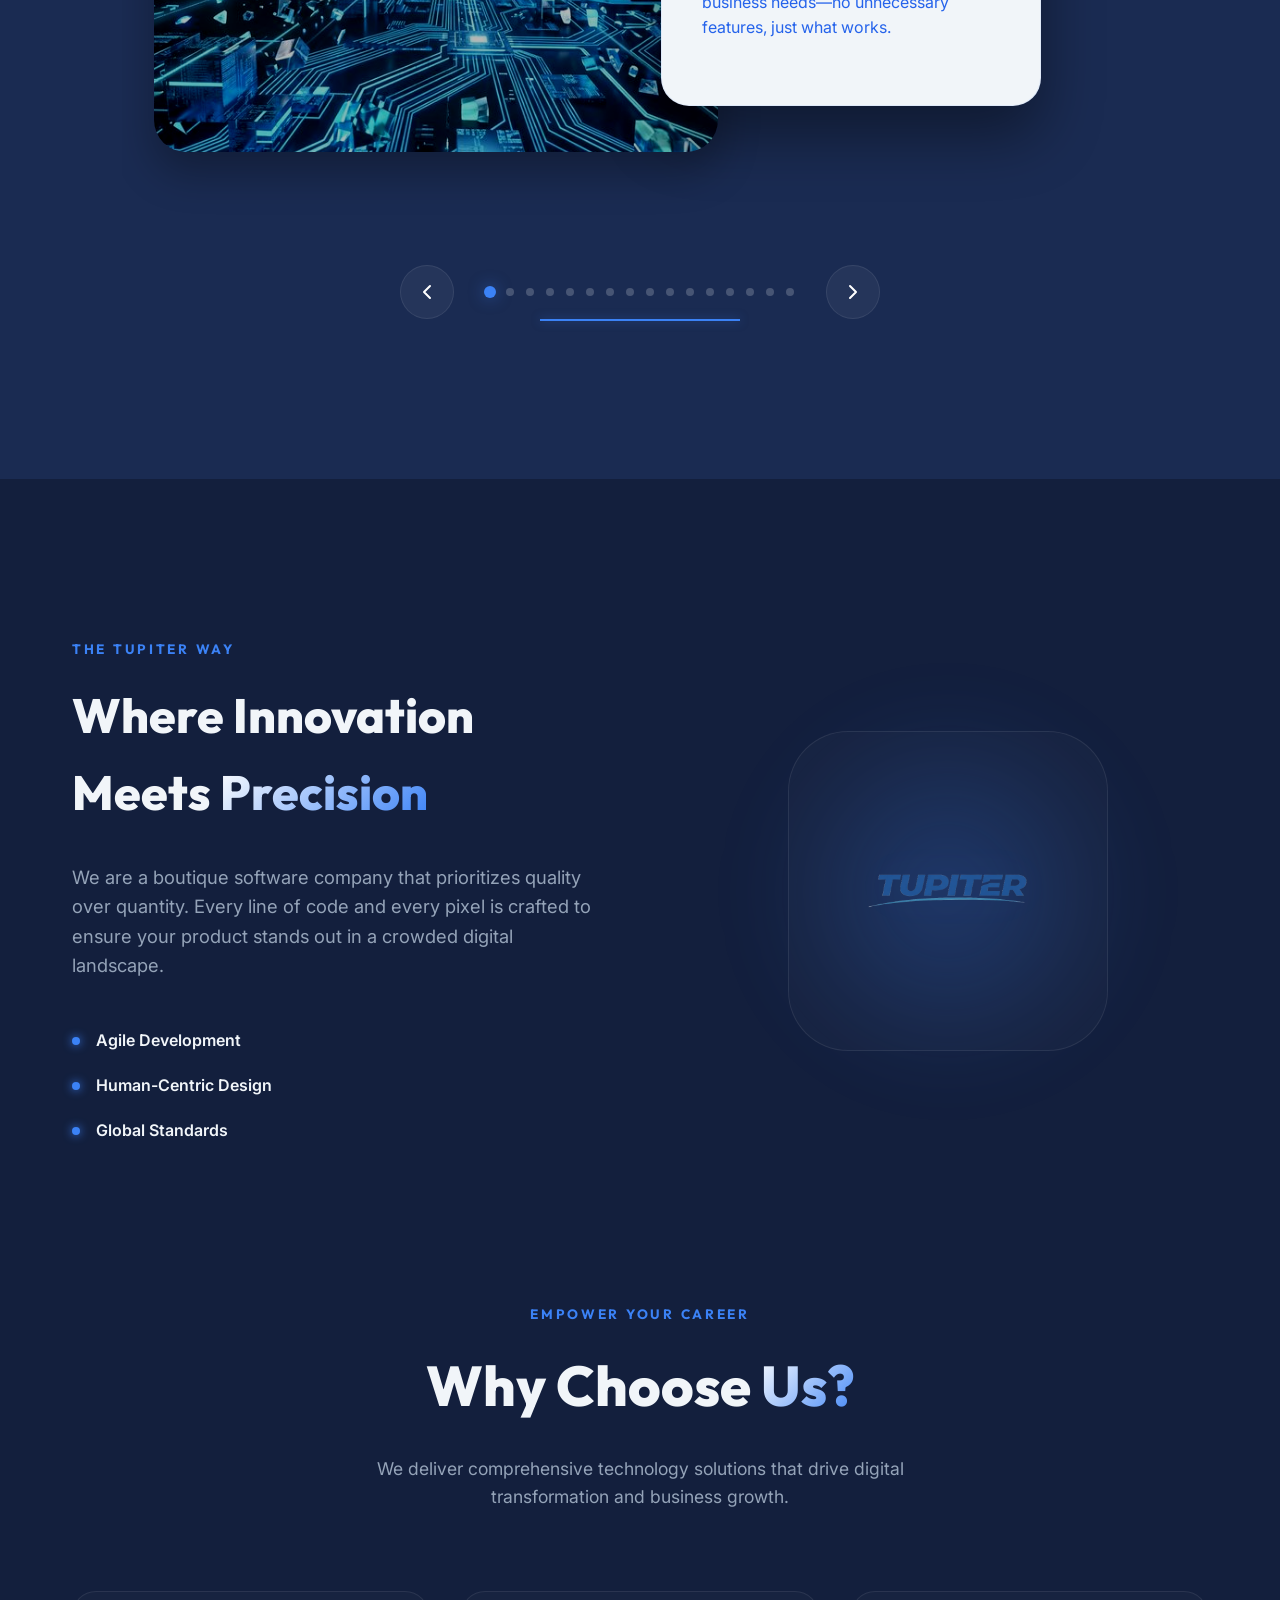
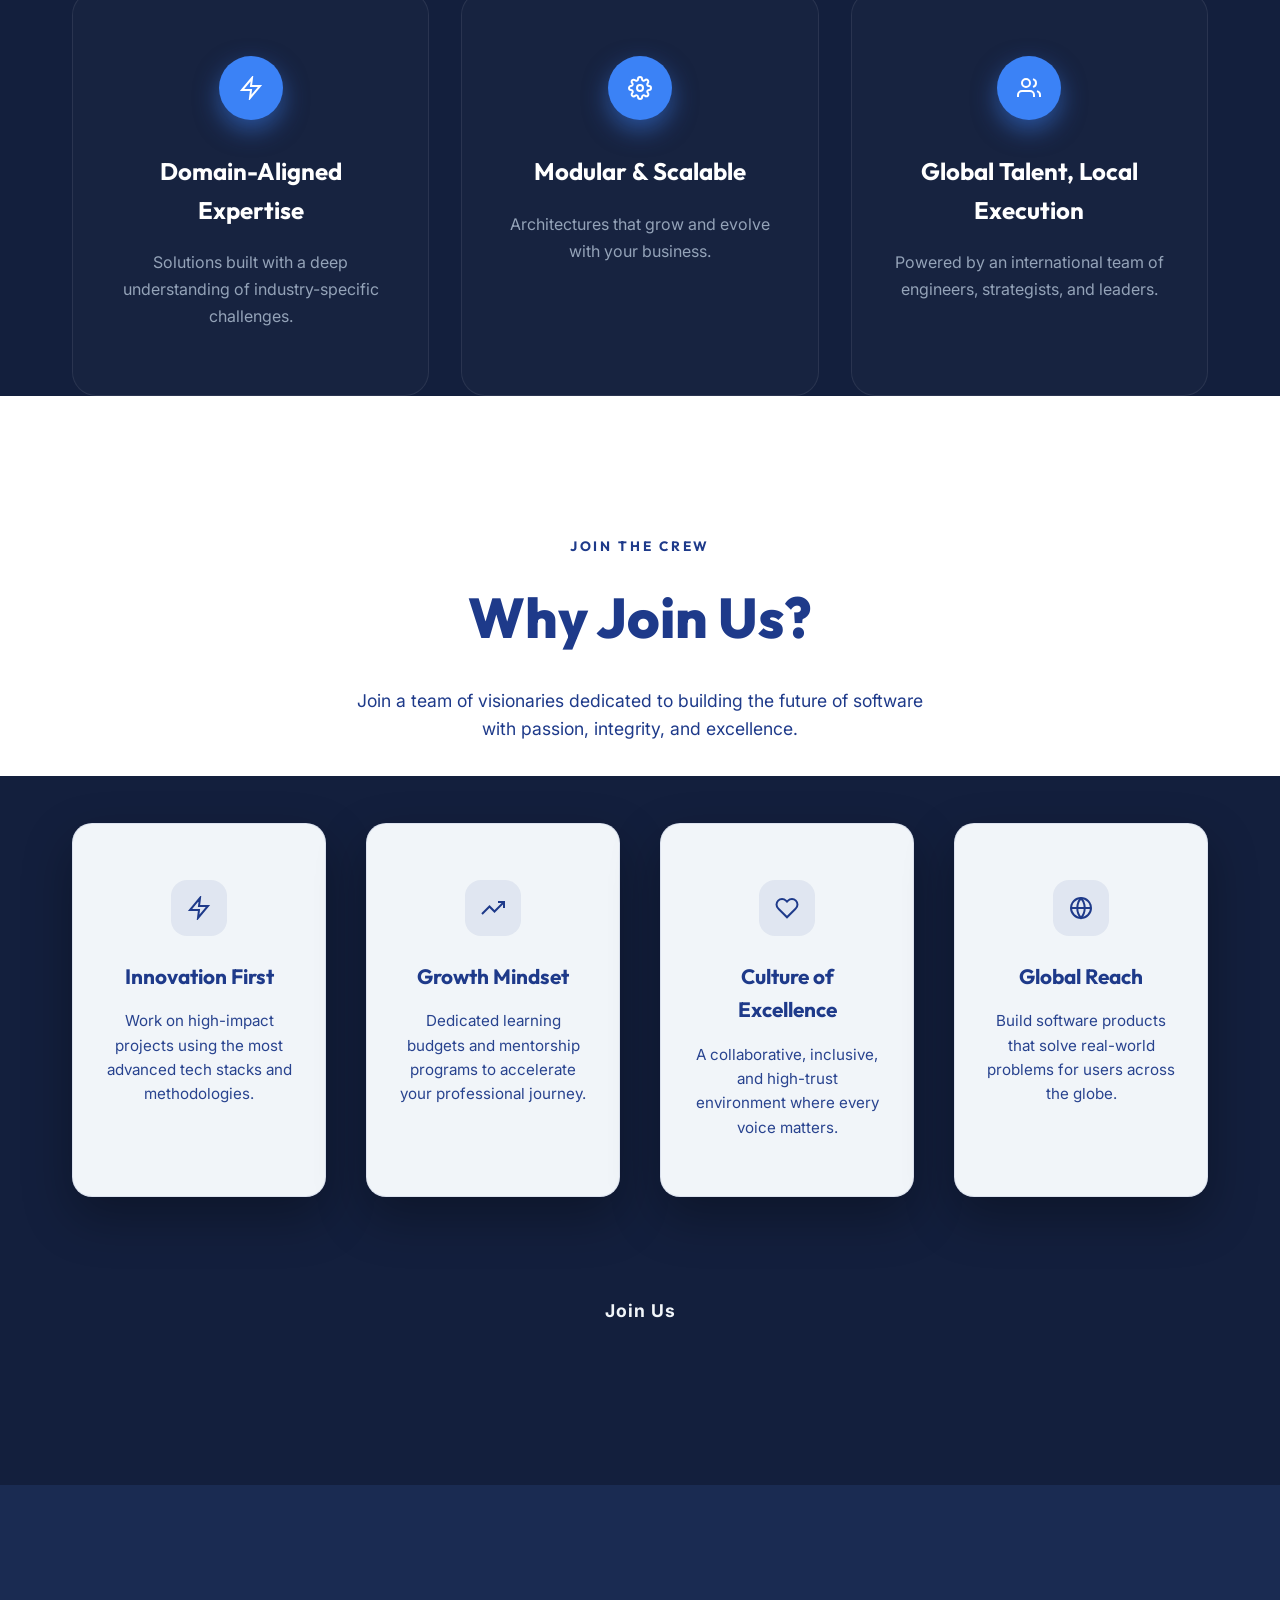
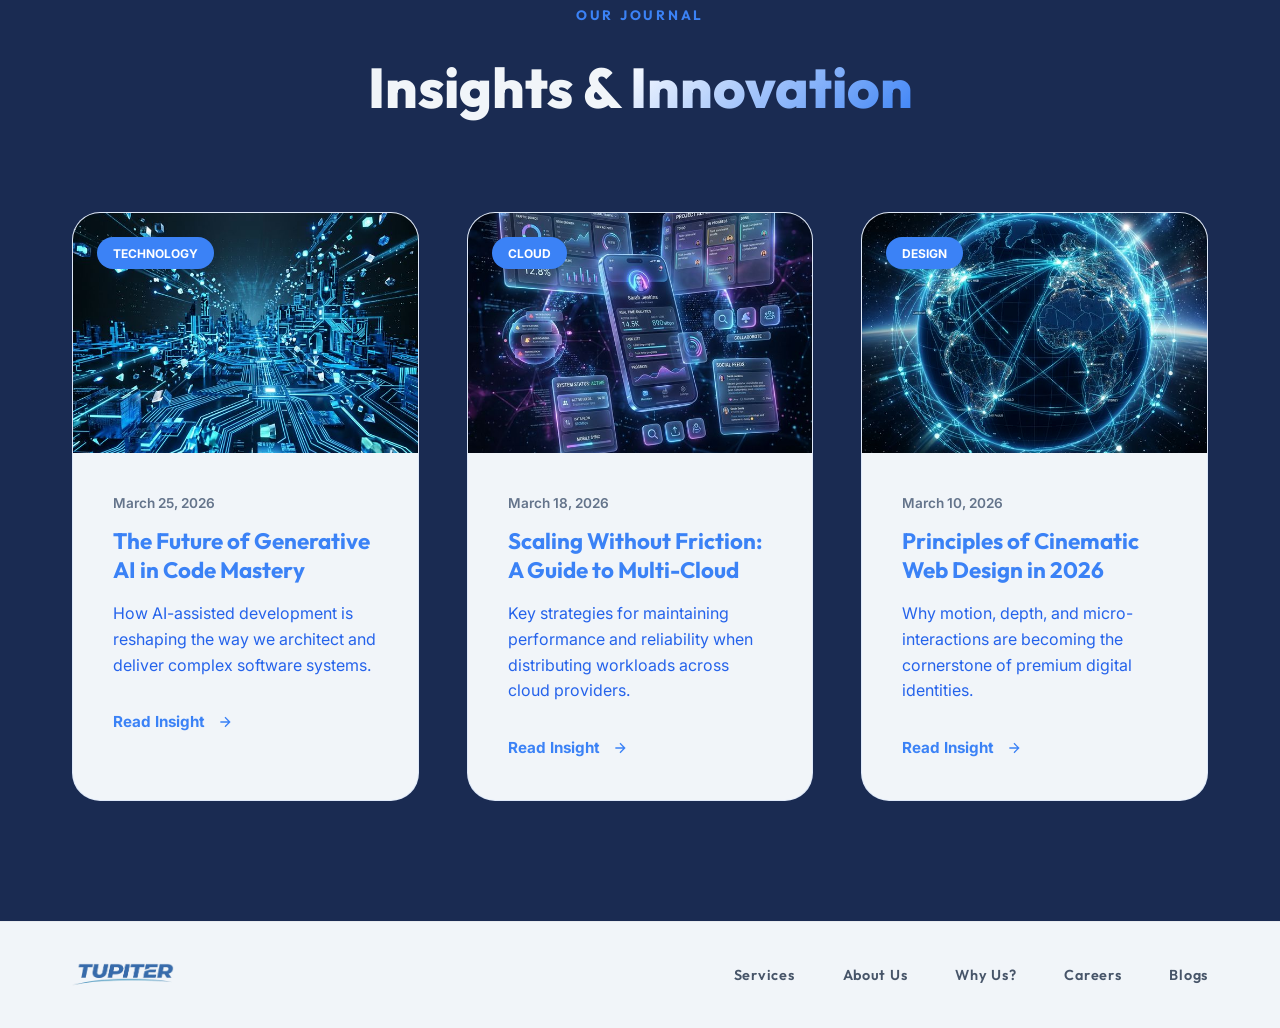
==== commit 1e67c8d1: "Sync navigation order, update taglines, and finalize recruitment aesthetics." ====
--- a/index.html
+++ b/index.html
@@ -45,8 +45,8 @@
       <nav class="nav-menu" id="nav-links">
         <ul class="nav-list">
           <li><a href="#services" class="nav-item">Services</a></li>
+          <li><a href="#about" class="nav-item">About Us</a></li>
           <li><a href="#why-choose-us" class="nav-item">Why Us?</a></li>
-          <li><a href="#about" class="nav-item">About Us</a></li>
           <li><a href="#careers" class="nav-item">Careers</a></li>
           <li><a href="#blogs" class="nav-item">Blogs</a></li>
         </ul>
@@ -356,6 +356,7 @@
     <section id="why-choose-us" class="choices-v2 fade-up" data-reveal>
       <div class="container">
         <div class="section-meta">
+          <span class="tagline">Empower Your Career</span>
           <h2 class="section-title">Why Choose <span class="text-gradient">Us?</span></h2>
           <p class="section-lead">We deliver comprehensive technology solutions that drive digital transformation and business growth.</p>
         </div>
@@ -401,7 +402,7 @@
     <section id="careers" class="join-us-v2 fade-up" data-reveal>
       <div class="container">
         <div class="section-meta">
-          <span class="tagline">Empowering Your Career</span>
+          <span class="tagline">Join the Crew</span>
           <h2 class="section-title">Why Join <span class="text-gradient">Us?</span></h2>
           <p class="section-lead">Join a team of visionaries dedicated to building the future of software with passion, integrity, and excellence.</p>
         </div>
@@ -514,6 +515,7 @@
         <ul class="footer-nav-list">
           <li><a href="#services" class="footer-nav-item">Services</a></li>
           <li><a href="#about" class="footer-nav-item">About Us</a></li>
+          <li><a href="#why-choose-us" class="footer-nav-item">Why Us?</a></li>
           <li><a href="#careers" class="footer-nav-item">Careers</a></li>
           <li><a href="#blogs" class="footer-nav-item">Blogs</a></li>
         </ul>
--- a/styles.css
+++ b/styles.css
@@ -1017,14 +1017,14 @@
 .join-us-v2 .section-meta .tagline,
 .join-us-v2 .section-meta .section-title,
 .join-us-v2 .section-meta .section-lead {
-  color: var(--bg); /* Deep Navy Brand Blue */
-}
-
-/* Remove text-gradient and use solid deep brand blue for title */
+  color: #1e3a8a; /* Deep Cobalt Blue - Authoritative */
+}
+
+/* Use Deep Cobalt for solid title appearance */
 .join-us-v2 .section-title .text-gradient {
   background: none;
-  -webkit-text-fill-color: var(--bg);
-  color: var(--bg);
+  -webkit-text-fill-color: #1e3a8a;
+  color: #1e3a8a;
 }
 
 .benefit-grid {
@@ -1037,7 +1037,7 @@
 .benefit-card {
   padding: 3.5rem 2rem;
   background: #f1f5f9; /* Medium White */
-  border: 1px solid rgba(19, 31, 61, 0.1);
+  border: 1px solid rgba(30, 58, 138, 0.1);
   border-radius: 20px;
   text-align: center;
   transition: var(--transition);
@@ -1046,15 +1046,15 @@
 
 .benefit-card:hover {
   transform: translateY(-12px);
-  border-color: var(--accent);
+  border-color: #1e3a8a;
   box-shadow: 0 30px 60px rgba(0, 0, 0, 0.5);
 }
 
 .benefit-icon {
   width: 56px;
   height: 56px;
-  background: rgba(59, 130, 246, 0.08);
-  color: var(--accent);
+  background: rgba(30, 58, 138, 0.08);
+  color: #1e3a8a;
   border-radius: 16px;
   display: flex;
   align-items: center;
@@ -1064,7 +1064,7 @@
 }
 
 .benefit-card:hover .benefit-icon {
-  background: var(--accent);
+  background: #1e3a8a;
   color: var(--white);
   transform: rotate(10deg);
 }
@@ -1073,14 +1073,14 @@
   font-family: var(--font-head);
   font-size: 1.3rem;
   font-weight: 700;
-  color: var(--bg); /* Deep Navy Brand Blue */
+  color: #1e3a8a; /* Deep Cobalt Blue */
   margin-bottom: 1rem;
 }
 
 .benefit-card p {
   font-size: 0.95rem;
-  color: var(--bg); /* Deep Navy Brand Blue */
-  opacity: 0.85;
+  color: #1e3a8a; /* Deep Cobalt Blue */
+  opacity: 0.95;
   line-height: 1.6;
 }
 
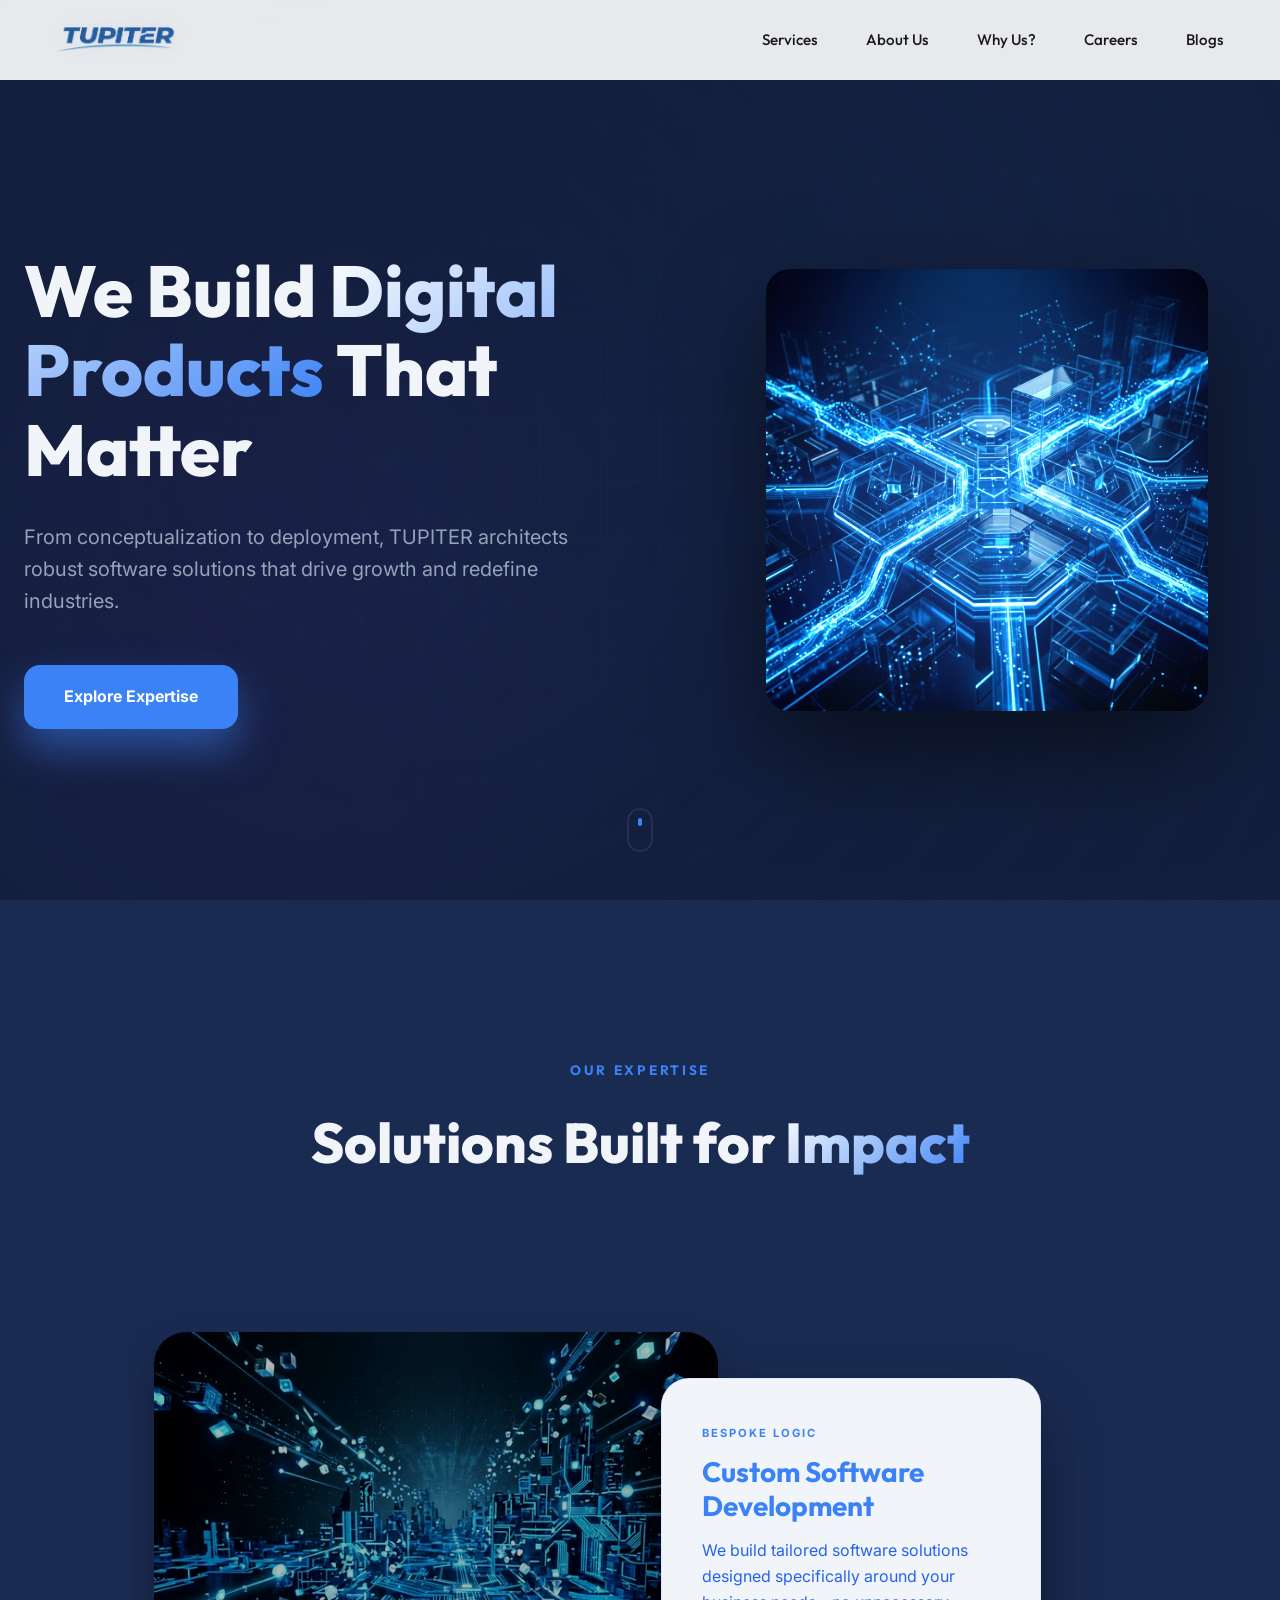
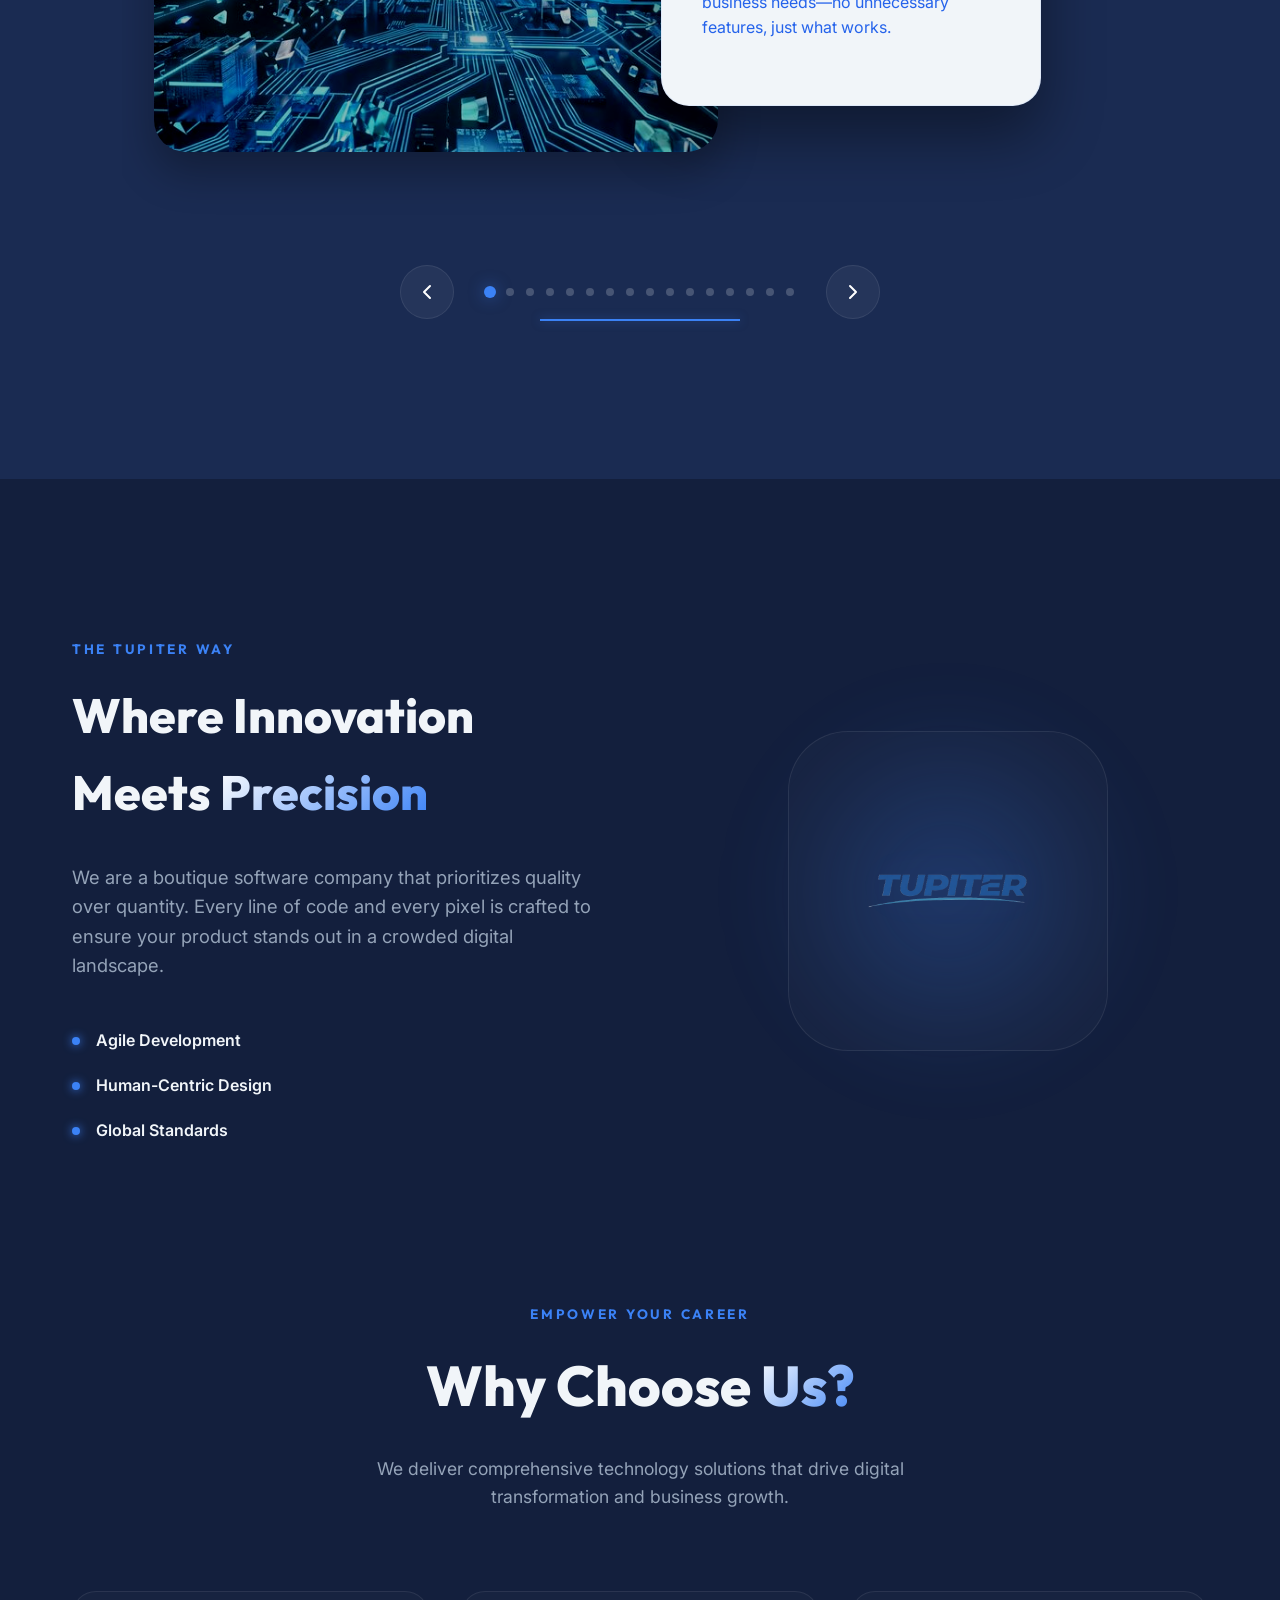
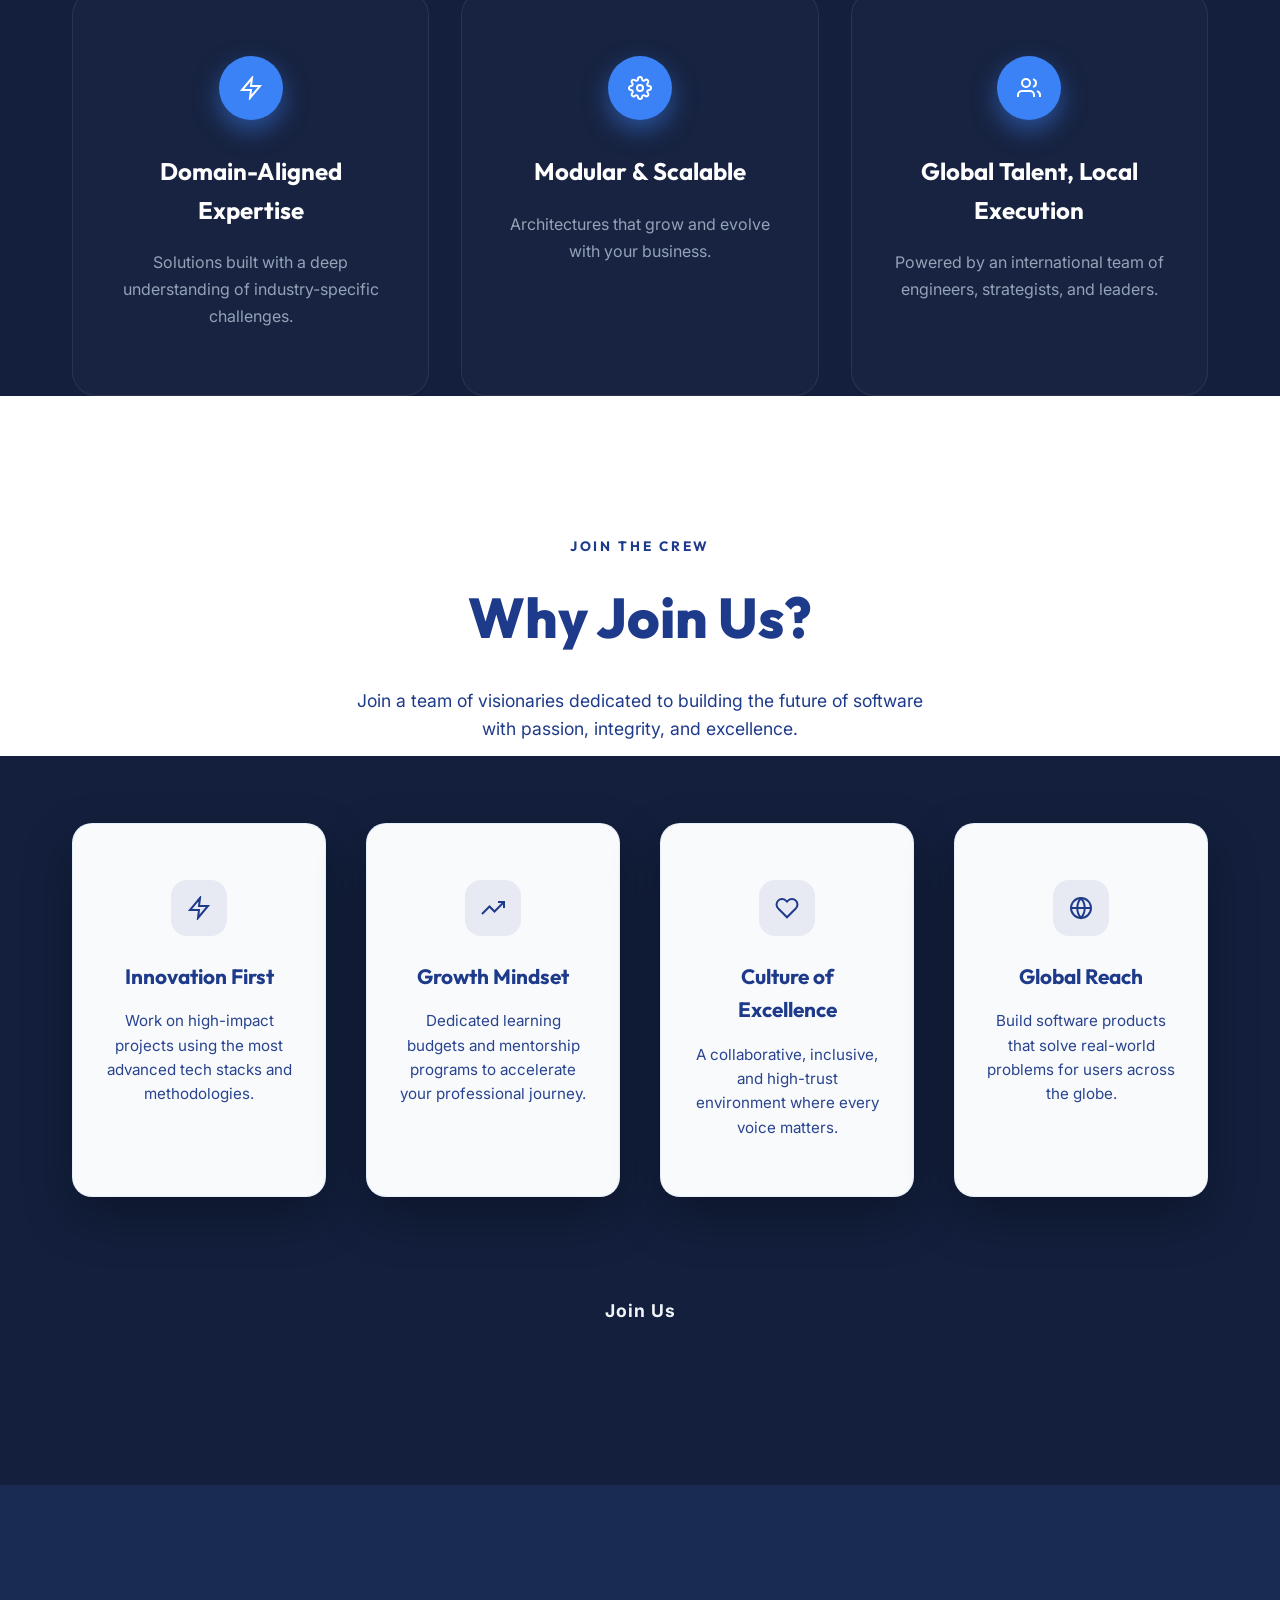
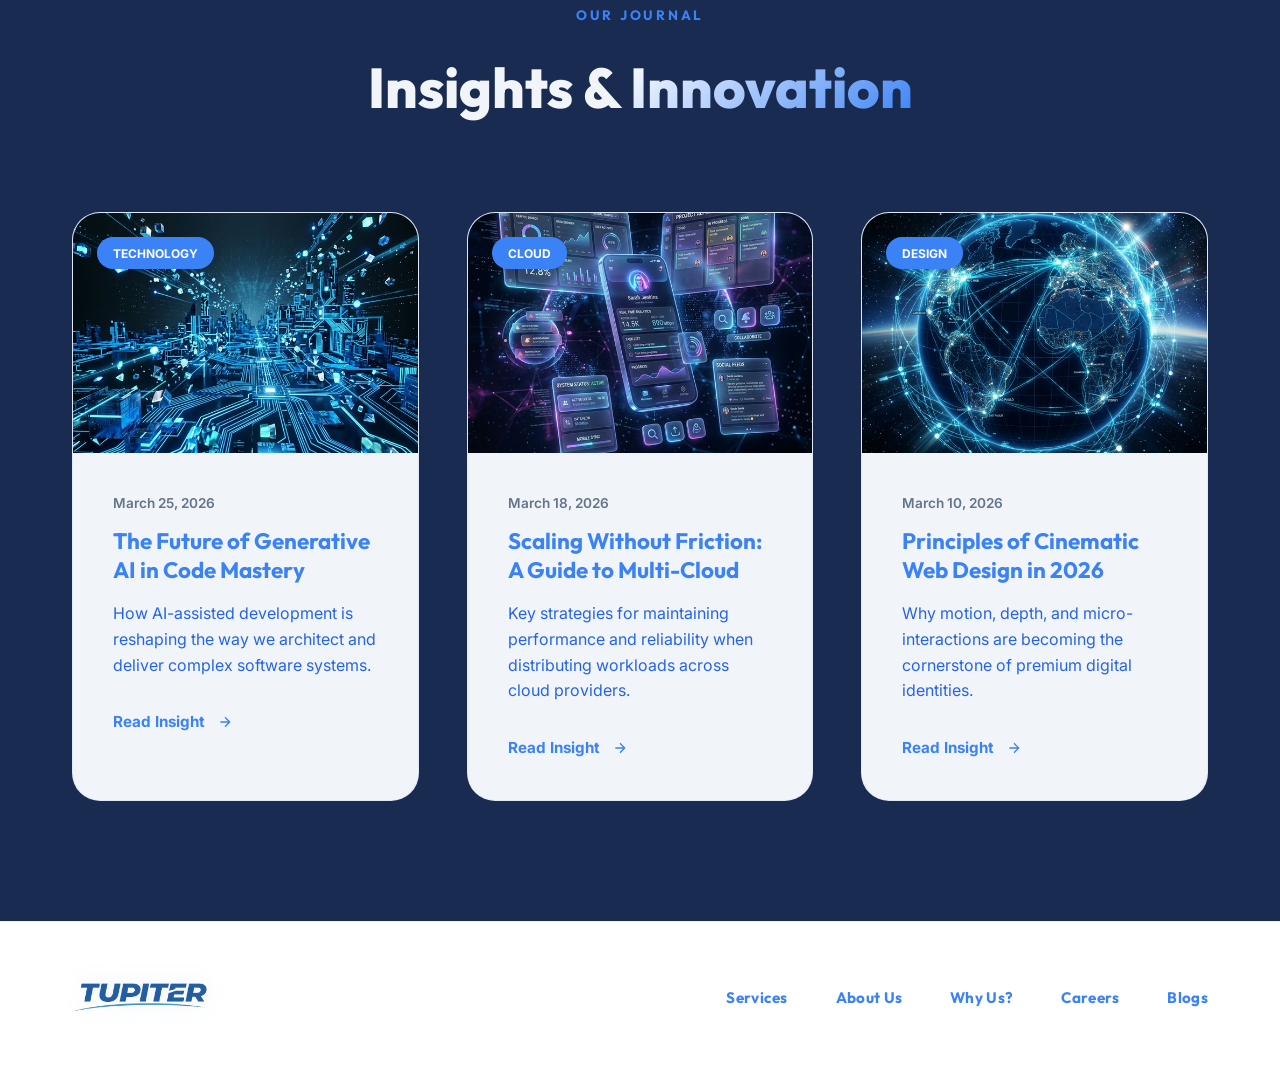
==== commit 5d586f48: "Refine TUPITER aesthetics: Remove splash, stagger nav, upgrade hero visual, and adjust layout alignm" ====
--- a/index.html
+++ b/index.html
@@ -23,12 +23,7 @@
     <div class="glow-orb orb-3"></div>
   </div>
 
-  <!-- ===== INTRO SPLASH ===== -->
-  <div id="intro-splash" aria-hidden="true">
-    <div class="splash-content">
-      <img id="splash-logo" src="logo.png" alt="Tupiter" />
-    </div>
-  </div>
+
 
   <!-- ===== NAVIGATION ===== -->
   <header id="navbar" class="glass-nav">
--- a/styles.css
+++ b/styles.css
@@ -47,6 +47,10 @@
   padding: 0 2rem;
 }
 
+.nav-inner.container {
+  padding: 0 1rem; /* Reduced padding for more horizontal space */
+}
+
 .text-gradient {
   background: linear-gradient(135deg, #fff 0%, var(--accent) 100%);
   -webkit-background-clip: text;
@@ -54,60 +58,6 @@
   background-clip: text;
 }
 
-/* ============================================================
-   INTRO SPLASH v2 (Responsive & Premium)
-   ============================================================ */
-#intro-splash {
-  position: fixed;
-  inset: 0;
-  background: #ffffff;
-  z-index: 10000;
-  display: flex;
-  align-items: center;
-  justify-content: center;
-  transition: opacity 0.8s cubic-bezier(0.16, 1, 0.3, 1), visibility 0.8s;
-}
-
-#intro-splash.hidden {
-  opacity: 0;
-  visibility: hidden;
-  pointer-events: none;
-}
-
-#splash-logo {
-  width: 280px; 
-  height: auto;
-  filter: drop-shadow(0 0 15px rgba(59, 130, 246, 0.15));
-  opacity: 0;
-  transform: scale(0.8);
-  transition: 
-    opacity 0.8s cubic-bezier(0.16, 1, 0.3, 1),
-    transform 1s cubic-bezier(0.65, 0, 0.35, 1);
-  z-index: 10001;
-}
-
-#splash-logo.active {
-  opacity: 1;
-  transform: scale(1);
-}
-
-#splash-logo.move {
-  transform: translate(var(--target-x, 0), var(--target-y, 0)) scale(var(--target-scale, 0.35));
-}
-
-@keyframes reveal-up {
-  from { opacity: 0; transform: translateY(30px); }
-  to { opacity: 1; transform: translateY(0); }
-}
-
-@keyframes hero-image-reveal {
-  from { opacity: 0; transform: scale(0.9); }
-  to { opacity: 1; transform: scale(1); }
-}
-
-@keyframes fade-in {
-  to { opacity: 1; }
-}
 
 /* ============================================================
    NAVIGATION v2
@@ -125,7 +75,7 @@
   background: rgba(255, 255, 255, 0.9);
   backdrop-filter: blur(20px);
   -webkit-backdrop-filter: blur(20px);
-  opacity: 0;
+  opacity: 1;
   transition: opacity 0.6s ease;
 }
 
@@ -141,8 +91,14 @@
 }
 
 .brand {
-  opacity: 0;
-  transition: opacity 0.3s ease;
+  opacity: 1;
+  transition: transform 0.3s ease;
+  animation: logo-reveal 1s cubic-bezier(0.16, 1, 0.3, 1) forwards;
+}
+
+@keyframes logo-reveal {
+  from { opacity: 0; transform: translateX(-30px); }
+  to { opacity: 1; transform: translateX(0); }
 }
 
 .brand.visible {
@@ -153,12 +109,27 @@
   height: 28px;
   width: auto;
   filter: drop-shadow(0 0 8px rgba(59, 130, 246, 0.1));
+  transition: transform 0.3s ease, filter 0.3s ease;
+}
+
+.brand:hover .nav-logo-img {
+  transform: scale(1.05);
+  filter: drop-shadow(0 0 15px rgba(59, 130, 246, 0.4));
 }
 
 .nav-list {
   display: flex;
   align-items: center;
   gap: 3rem;
+  opacity: 0;
+  visibility: hidden;
+  animation: nav-reveal 0.8s ease 1s forwards; /* 1s delay */
+}
+
+@keyframes nav-reveal {
+  0% { opacity: 0; visibility: hidden; transform: translateY(-10px); }
+  1% { visibility: visible; }
+  100% { opacity: 1; visibility: visible; transform: translateY(0); }
 }
 
 .nav-item {
@@ -289,9 +260,9 @@
 
 .hero-container {
   display: grid;
-  grid-template-columns: 1.1fr 0.9fr;
-  align-items: center;
-  gap: 4rem;
+  grid-template-columns: 1.2fr 0.8fr; /* More space for the left content */
+  align-items: center;
+  gap: 2rem; /* Reduced gap to bring content more to the left */
 }
 
 .badge-reveal {
@@ -313,6 +284,14 @@
   letter-spacing: 0.05em;
   text-transform: uppercase;
   color: var(--accent);
+}
+
+.hero-text-content {
+  margin-left: -3rem; /* Shifted left */
+}
+
+@media (max-width: 1024px) {
+  .hero-text-content { margin-left: 0; }
 }
 
 h1 {
@@ -821,11 +800,10 @@
    FOOTER v3 — Navigation Focused (Minimalist White)
    ============================================================ */
 .footer-v3 {
-  padding: 40px 0;
-  border-top: 1px solid rgba(0, 0, 0, 0.04);
-  background: #f1f5f9; /* Medium White / Light Slate */
-  backdrop-filter: blur(10px);
-  -webkit-backdrop-filter: blur(10px);
+  padding: 60px 0;
+  border-top: 1px solid rgba(59, 130, 246, 0.1);
+  background: #ffffff;
+  position: relative;
 }
 
 .footer-content {
@@ -836,9 +814,10 @@
 }
 
 .footer-logo-img {
-  height: 24px;
+  height: 32px;
   width: auto;
-  opacity: 0.9;
+  opacity: 1;
+  filter: drop-shadow(0 0 10px rgba(59, 130, 246, 0.1));
   transition: var(--transition);
 }
 
@@ -858,15 +837,16 @@
 
 .footer-nav-item {
   font-family: var(--font-head);
-  font-weight: 600;
-  font-size: 0.9rem;
-  color: #475569;
-  letter-spacing: 0.05em;
+  font-weight: 700;
+  font-size: 0.95rem;
+  color: var(--accent);
+  letter-spacing: 0.02em;
   transition: var(--transition);
 }
 
 .footer-nav-item:hover {
-  color: var(--accent);
+  opacity: 0.7;
+  transform: translateY(-2px);
 }
 
 
@@ -1009,7 +989,7 @@
    ============================================================ */
 .join-us-v2 {
   padding: 140px 0;
-  background: linear-gradient(to bottom, #ffffff 380px, var(--bg) 380px);
+  background: linear-gradient(to bottom, #ffffff 360px, var(--bg) 360px);
   position: relative;
   z-index: 1;
 }
@@ -1017,10 +997,10 @@
 .join-us-v2 .section-meta .tagline,
 .join-us-v2 .section-meta .section-title,
 .join-us-v2 .section-meta .section-lead {
-  color: #1e3a8a; /* Deep Cobalt Blue - Authoritative */
-}
-
-/* Use Deep Cobalt for solid title appearance */
+  color: #1e3a8a; /* Reverting to Medium Dark Blue */
+}
+
+/* Use Medium Dark Blue for solid title appearance */
 .join-us-v2 .section-title .text-gradient {
   background: none;
   -webkit-text-fill-color: #1e3a8a;
@@ -1036,8 +1016,8 @@
 
 .benefit-card {
   padding: 3.5rem 2rem;
-  background: #f1f5f9; /* Medium White */
-  border: 1px solid rgba(30, 58, 138, 0.1);
+  background: #f8fafc; /* Lighter Slate for better contrast */
+  border: 1px solid rgba(59, 130, 246, 0.1);
   border-radius: 20px;
   text-align: center;
   transition: var(--transition);
@@ -1046,14 +1026,14 @@
 
 .benefit-card:hover {
   transform: translateY(-12px);
-  border-color: #1e3a8a;
+  border-color: var(--accent);
   box-shadow: 0 30px 60px rgba(0, 0, 0, 0.5);
 }
 
 .benefit-icon {
   width: 56px;
   height: 56px;
-  background: rgba(30, 58, 138, 0.08);
+  background: rgba(30, 58, 138, 0.08); /* Reverting to dark blue tint */
   color: #1e3a8a;
   border-radius: 16px;
   display: flex;
@@ -1073,13 +1053,13 @@
   font-family: var(--font-head);
   font-size: 1.3rem;
   font-weight: 700;
-  color: #1e3a8a; /* Deep Cobalt Blue */
+  color: #1e3a8a; /* Reverting to Medium Dark Blue */
   margin-bottom: 1rem;
 }
 
 .benefit-card p {
   font-size: 0.95rem;
-  color: #1e3a8a; /* Deep Cobalt Blue */
+  color: #1e3a8a; /* Reverting to Medium Dark Blue */
   opacity: 0.95;
   line-height: 1.6;
 }
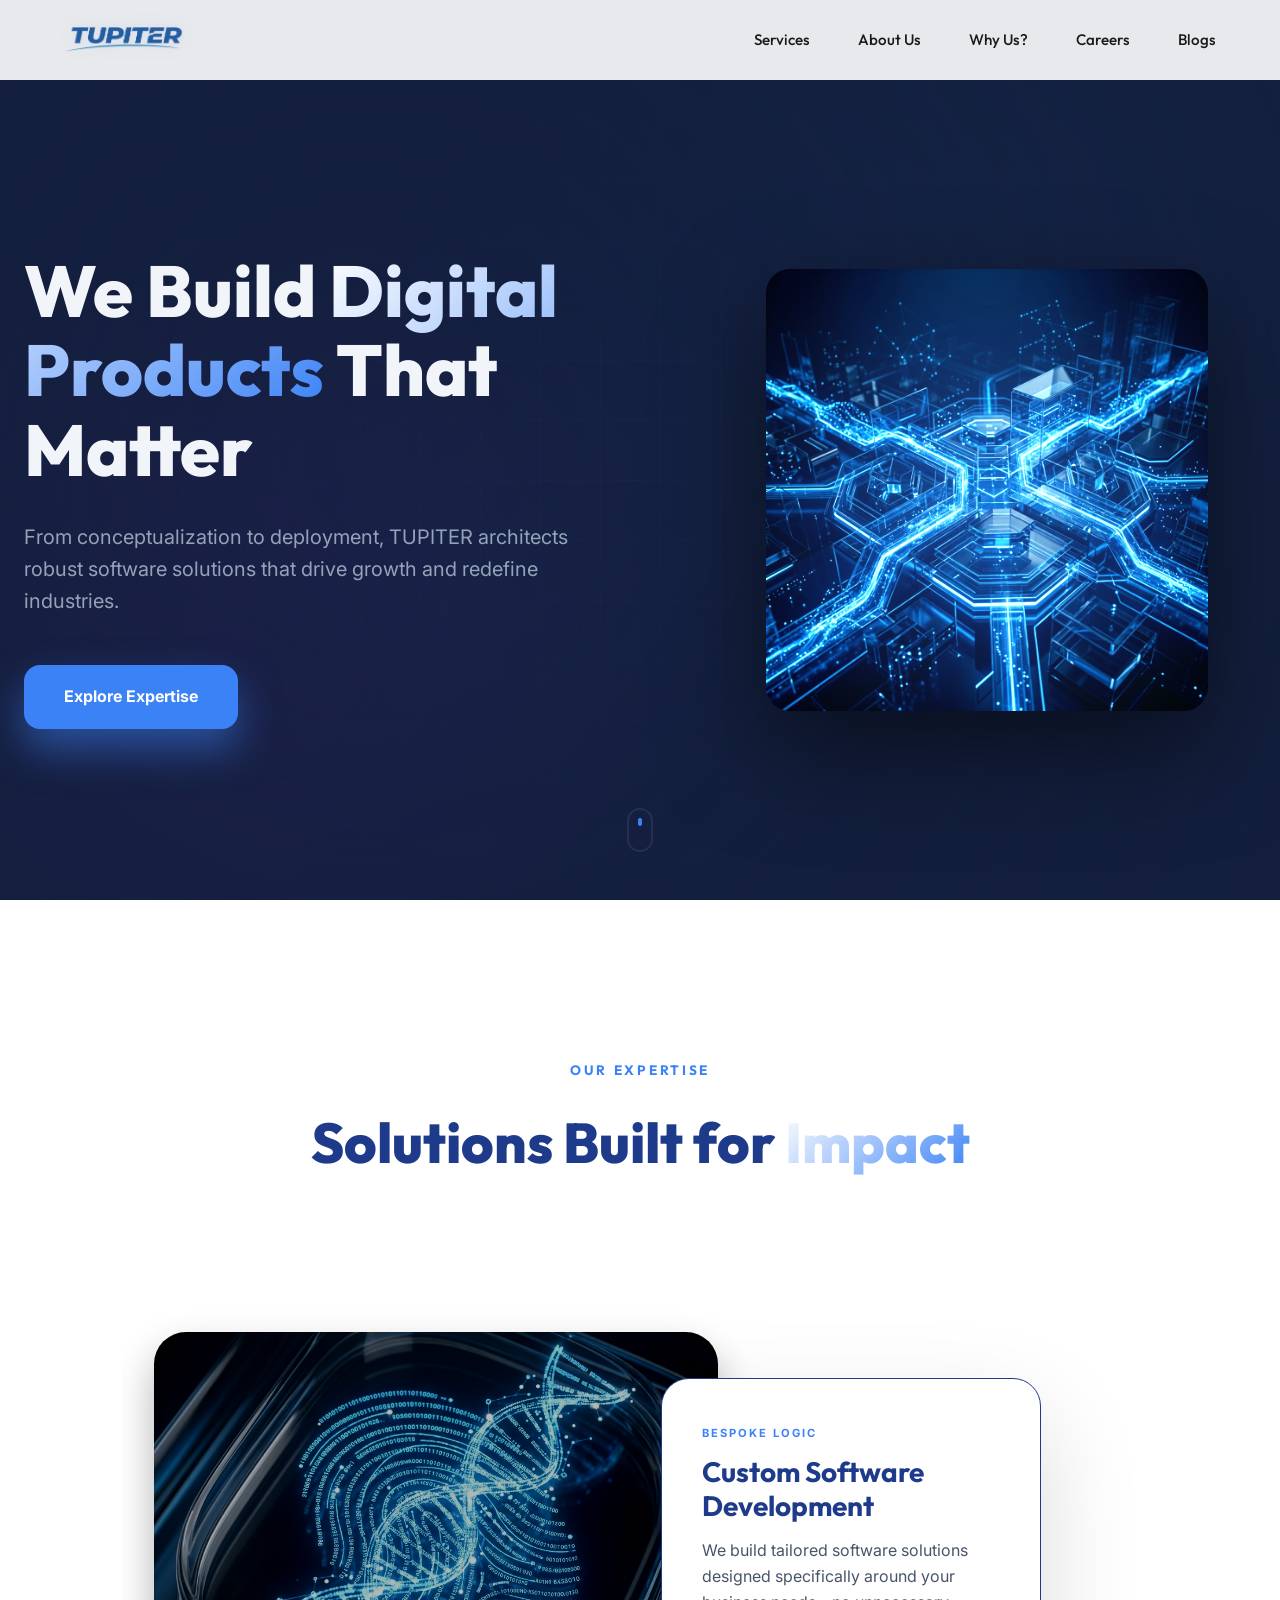
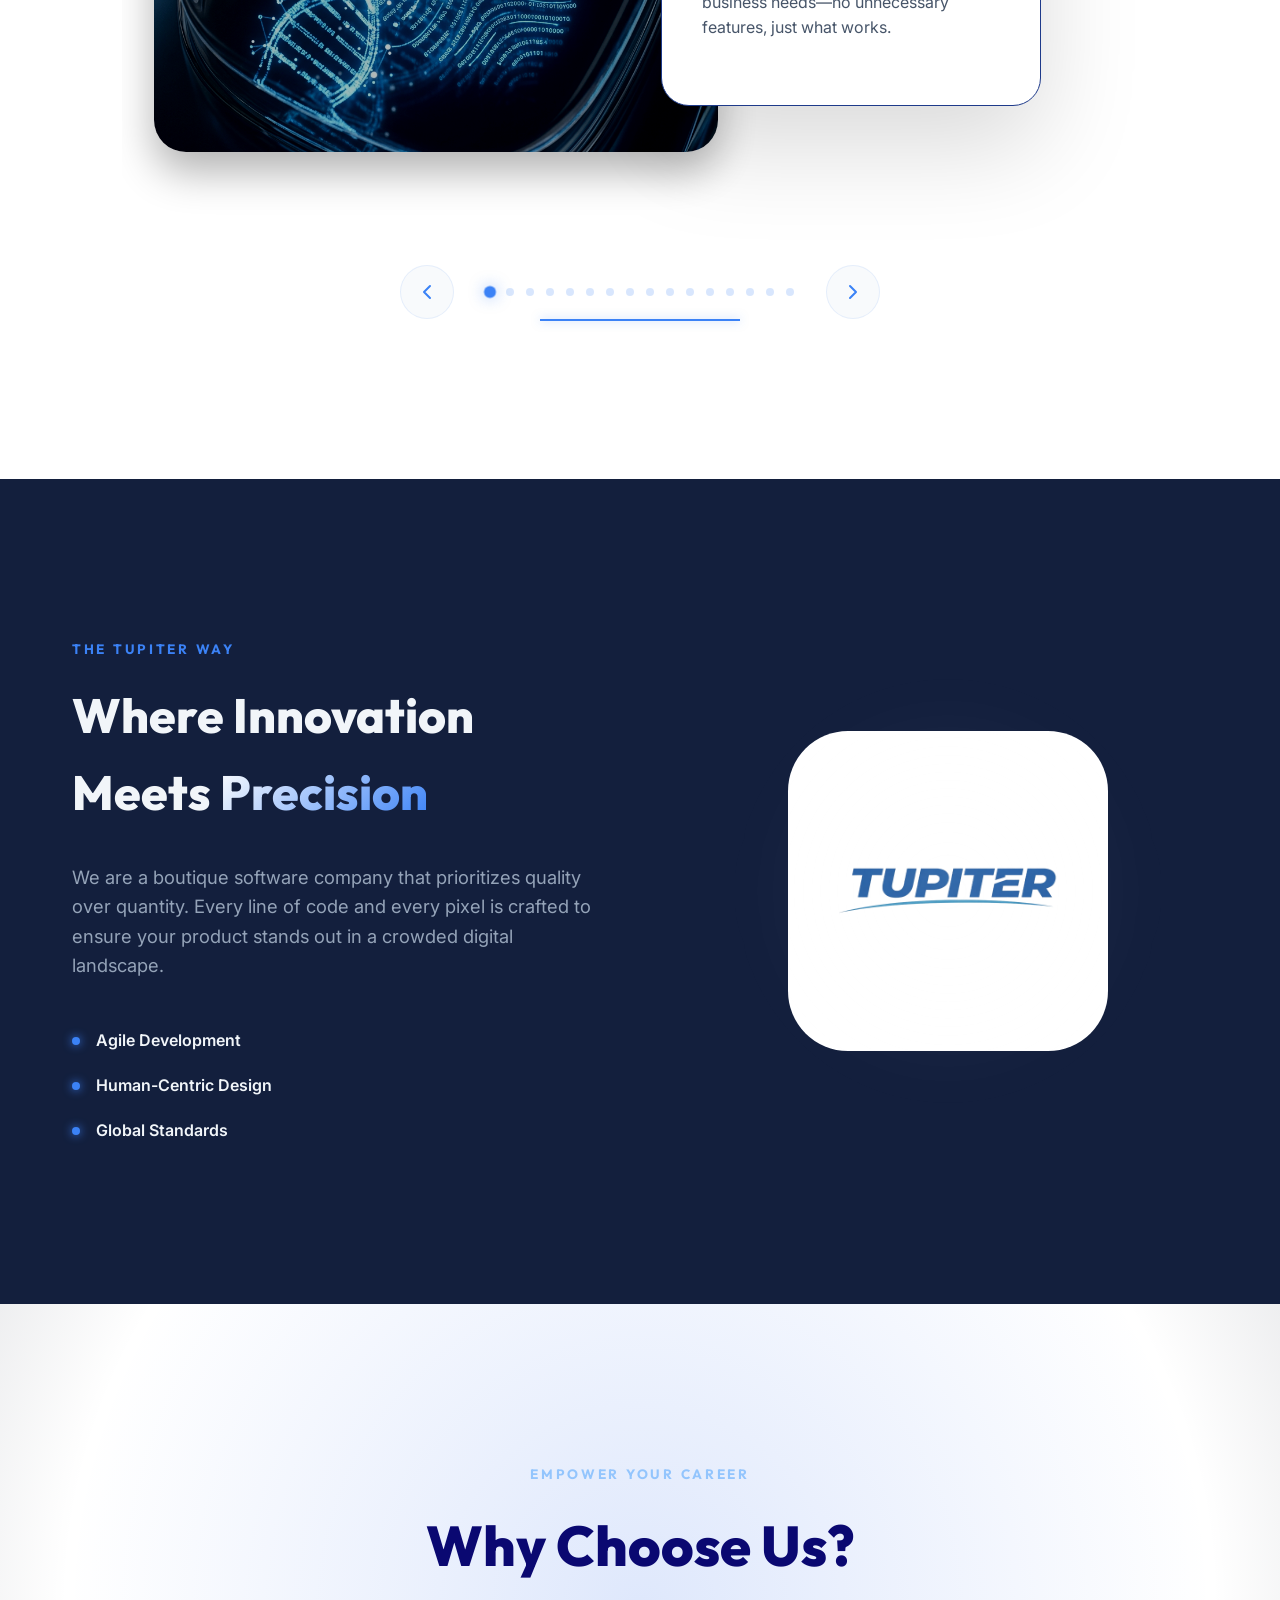
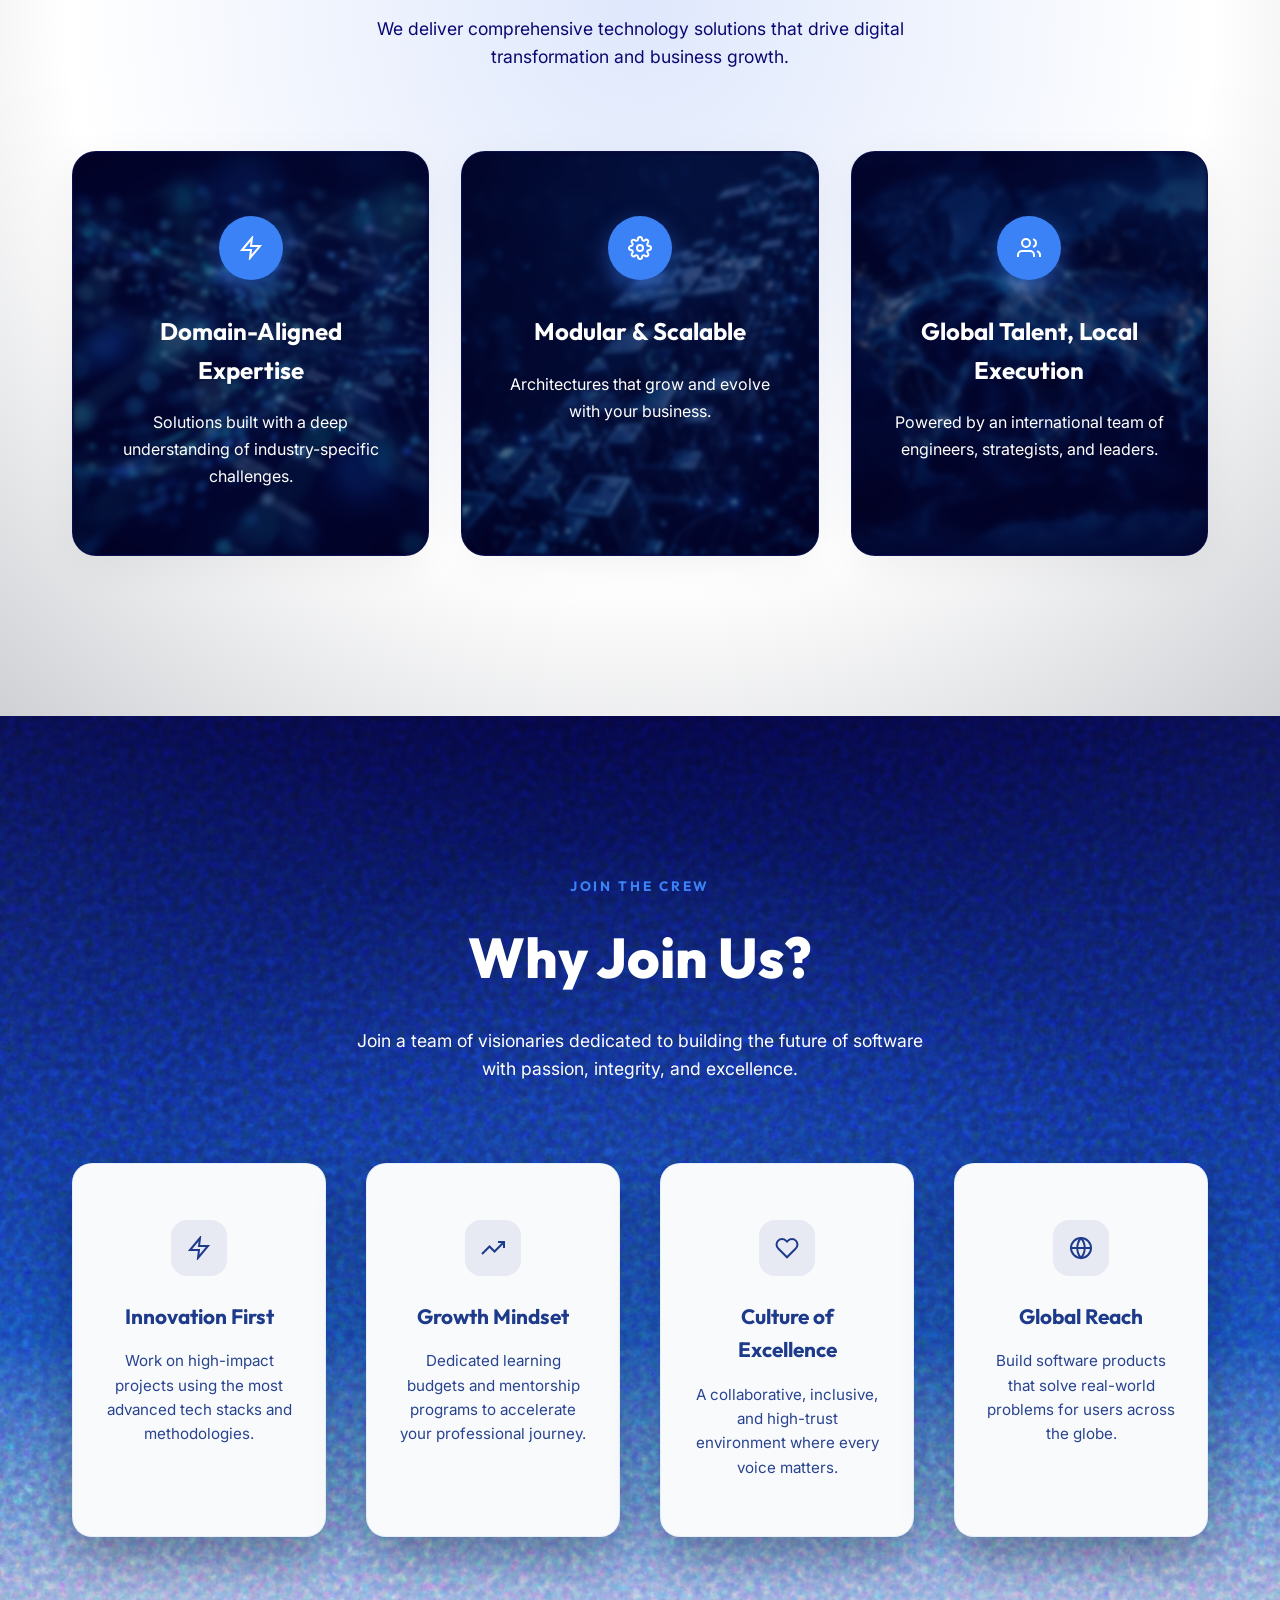
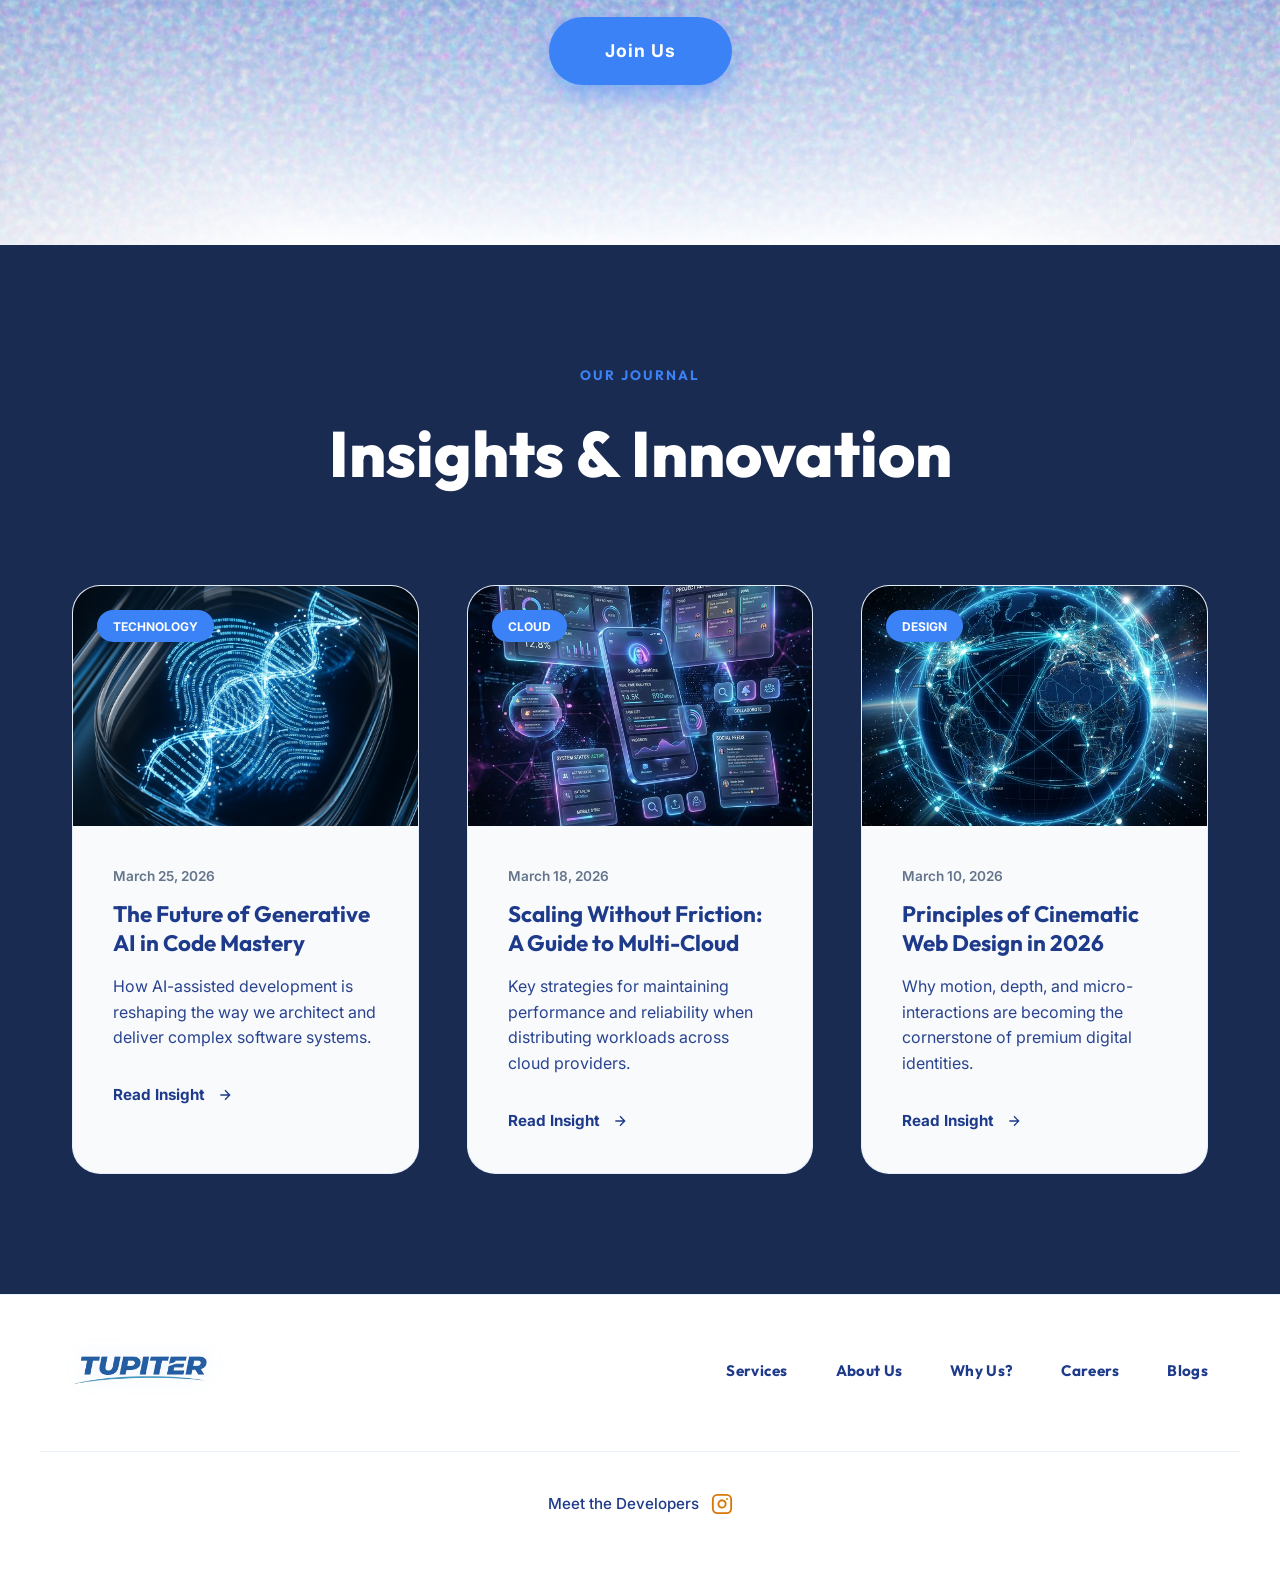
==== commit b829ece0: "update changess" ====
--- a/index.html
+++ b/index.html
@@ -516,6 +516,19 @@
         </ul>
       </nav>
     </div>
+
+    <div class="container footer-bottom">
+      <div class="meet-developers">
+        <a href="https://www.instagram.com/intellex.web?igsh=MTVlYjBid3gwbHBmZw==" target="_blank" rel="noopener noreferrer" class="insta-link" aria-label="Meet the Developers on Instagram">
+          <span>Meet the Developers</span>
+          <svg width="22" height="22" viewBox="0 0 24 24" fill="none" stroke="currentColor" stroke-width="2" stroke-linecap="round" stroke-linejoin="round">
+            <rect width="20" height="20" x="2" y="2" rx="5" ry="5"/>
+            <path d="M16 11.37A4 4 0 1 1 12.63 8 4 4 0 0 1 16 11.37z"/>
+            <line x1="17.5" x2="17.51" y1="6.5" y2="6.5"/>
+          </svg>
+        </a>
+      </div>
+    </div>
   </footer>
 
   <script src="main.js"></script>
--- a/styles.css
+++ b/styles.css
@@ -4,29 +4,40 @@
 
 :root {
   /* Colors */
-  --bg:          #131f3d;
-  --bg-alt:      #1a2b52;
-  --accent:      #3b82f6;
+  --bg: #131f3d;
+  --bg-alt: #1a2b52;
+  --accent: #3b82f6;
   --accent-glow: rgba(59, 130, 246, 0.5);
-  --white:       #ffffff;
-  --text:        #f1f5f9;
-  --text-muted:  #94a3b8;
-  --border:      rgba(255, 255, 255, 0.08);
-  --glass:       rgba(255, 255, 255, 0.02);
+  --white: #ffffff;
+  --text: #f1f5f9;
+  --text-muted: #94a3b8;
+  --border: rgba(255, 255, 255, 0.08);
+  --glass: rgba(255, 255, 255, 0.02);
   --glass-hover: rgba(255, 255, 255, 0.05);
-  
+
   /* System */
-  --font-main:   'Inter', system-ui, sans-serif;
-  --font-head:   'Outfit', sans-serif;
-  --nav-height:  80px;
-  --container:   1200px;
-  --radius:      24px;
-  --transition:  0.4s cubic-bezier(0.16, 1, 0.3, 1);
+  --font-main: 'Inter', system-ui, sans-serif;
+  --font-head: 'Outfit', sans-serif;
+  --nav-height: 80px;
+  --container: 1200px;
+  --radius: 24px;
+  --transition: 0.4s cubic-bezier(0.16, 1, 0.3, 1);
 }
 
 /* ---- Base ---- */
-*, *::before, *::after { box-sizing: border-box; margin: 0; padding: 0; }
-html { scroll-behavior: smooth; font-size: 16px; scroll-padding-top: var(--nav-height); }
+*,
+*::before,
+*::after {
+  box-sizing: border-box;
+  margin: 0;
+  padding: 0;
+}
+
+html {
+  scroll-behavior: smooth;
+  font-size: 16px;
+  scroll-padding-top: var(--nav-height);
+}
 
 body.v2 {
   font-family: var(--font-main);
@@ -37,9 +48,20 @@
   -webkit-font-smoothing: antialiased;
 }
 
-img { max-width: 100%; display: block; }
-a { text-decoration: none; color: inherit; transition: var(--transition); }
-ul { list-style: none; }
+img {
+  max-width: 100%;
+  display: block;
+}
+
+a {
+  text-decoration: none;
+  color: inherit;
+  transition: var(--transition);
+}
+
+ul {
+  list-style: none;
+}
 
 .container {
   max-width: var(--container);
@@ -48,7 +70,14 @@
 }
 
 .nav-inner.container {
-  padding: 0 1rem; /* Reduced padding for more horizontal space */
+  padding: 0 1.5rem;
+  max-width: 100%;
+}
+
+@media (min-width: 1025px) {
+  .nav-inner.container {
+    padding: 0 4rem;
+  }
 }
 
 .text-gradient {
@@ -97,8 +126,15 @@
 }
 
 @keyframes logo-reveal {
-  from { opacity: 0; transform: translateX(-30px); }
-  to { opacity: 1; transform: translateX(0); }
+  from {
+    opacity: 0;
+    transform: translateX(-30px);
+  }
+
+  to {
+    opacity: 1;
+    transform: translateX(0);
+  }
 }
 
 .brand.visible {
@@ -123,13 +159,26 @@
   gap: 3rem;
   opacity: 0;
   visibility: hidden;
-  animation: nav-reveal 0.8s ease 1s forwards; /* 1s delay */
+  animation: nav-reveal 0.8s ease 1s forwards;
+  /* 1s delay */
 }
 
 @keyframes nav-reveal {
-  0% { opacity: 0; visibility: hidden; transform: translateY(-10px); }
-  1% { visibility: visible; }
-  100% { opacity: 1; visibility: visible; transform: translateY(0); }
+  0% {
+    opacity: 0;
+    visibility: hidden;
+    transform: translateY(-10px);
+  }
+
+  1% {
+    visibility: visible;
+  }
+
+  100% {
+    opacity: 1;
+    visibility: visible;
+    transform: translateY(0);
+  }
 }
 
 .nav-item {
@@ -139,7 +188,9 @@
   color: #1a1a1a;
 }
 
-.nav-item:hover { color: var(--accent); }
+.nav-item:hover {
+  color: var(--accent);
+}
 
 .nav-btn {
   background: var(--accent);
@@ -151,7 +202,10 @@
   box-shadow: 0 4px 12px var(--accent-glow);
 }
 
-.nav-btn:hover { transform: scale(1.05); box-shadow: 0 10px 20px rgba(255,255,255,0.1); }
+.nav-btn:hover {
+  transform: scale(1.05);
+  box-shadow: 0 10px 20px rgba(255, 255, 255, 0.1);
+}
 
 /* Hamburger Menu Toggle */
 .menu-toggle {
@@ -200,7 +254,8 @@
   height: auto;
   transform: translate(-50%, -50%);
   object-fit: cover;
-  opacity: 0.6; /* Balanced for readability */
+  opacity: 0.6;
+  /* Balanced for readability */
 }
 
 .video-overlay {
@@ -221,9 +276,31 @@
   animation: float-orb 20s infinite ease-in-out alternate;
 }
 
-.orb-1 { top: -10%; right: -10%; background: var(--accent); animation-duration: 25s; }
-.orb-2 { bottom: -10%; left: -5%; background: #9333ea; animation-duration: 35s; animation-delay: -5s; }
-.orb-3 { top: 40%; left: 30%; width: 30vw; height: 30vw; background: var(--accent); opacity: 0.08; animation-duration: 40s; animation-delay: -10s; }
+.orb-1 {
+  top: -10%;
+  right: -10%;
+  background: var(--accent);
+  animation-duration: 25s;
+}
+
+.orb-2 {
+  bottom: -10%;
+  left: -5%;
+  background: #9333ea;
+  animation-duration: 35s;
+  animation-delay: -5s;
+}
+
+.orb-3 {
+  top: 40%;
+  left: 30%;
+  width: 30vw;
+  height: 30vw;
+  background: var(--accent);
+  opacity: 0.08;
+  animation-duration: 40s;
+  animation-delay: -10s;
+}
 
 /* Global Background Layout */
 .bg-animations {
@@ -238,9 +315,9 @@
 .bg-grid-layer {
   position: absolute;
   inset: 0;
-  background-image: 
-    linear-gradient(rgba(255,255,255,0.03) 1px, transparent 1px),
-    linear-gradient(90deg, rgba(255,255,255,0.03) 1px, transparent 1px);
+  background-image:
+    linear-gradient(rgba(255, 255, 255, 0.03) 1px, transparent 1px),
+    linear-gradient(90deg, rgba(255, 255, 255, 0.03) 1px, transparent 1px);
   background-size: 60px 60px;
   mask-image: radial-gradient(circle at center, black, transparent 80%);
   -webkit-mask-image: radial-gradient(circle at center, black, transparent 80%);
@@ -248,21 +325,36 @@
 }
 
 @keyframes float-orb {
-  0% { transform: translate(0, 0) scale(1); }
-  50% { transform: translate(5%, 10%) scale(1.1); }
-  100% { transform: translate(-5%, 5%) scale(0.95); }
+  0% {
+    transform: translate(0, 0) scale(1);
+  }
+
+  50% {
+    transform: translate(5%, 10%) scale(1.1);
+  }
+
+  100% {
+    transform: translate(-5%, 5%) scale(0.95);
+  }
 }
 
 @keyframes grid-pan {
-  from { transform: translateY(0); }
-  to { transform: translateY(60px); }
+  from {
+    transform: translateY(0);
+  }
+
+  to {
+    transform: translateY(60px);
+  }
 }
 
 .hero-container {
   display: grid;
-  grid-template-columns: 1.2fr 0.8fr; /* More space for the left content */
-  align-items: center;
-  gap: 2rem; /* Reduced gap to bring content more to the left */
+  grid-template-columns: 1.2fr 0.8fr;
+  /* More space for the left content */
+  align-items: center;
+  gap: 2rem;
+  /* Reduced gap to bring content more to the left */
 }
 
 .badge-reveal {
@@ -287,11 +379,14 @@
 }
 
 .hero-text-content {
-  margin-left: -3rem; /* Shifted left */
+  margin-left: -3rem;
+  /* Shifted left */
 }
 
 @media (max-width: 1024px) {
-  .hero-text-content { margin-left: 0; }
+  .hero-text-content {
+    margin-left: 0;
+  }
 }
 
 h1 {
@@ -302,7 +397,8 @@
   margin-bottom: 2rem;
   opacity: 0;
   transform: translateY(30px);
-  animation: reveal-up 0.8s ease 0.8s forwards; /* Reduced delay from 2.4s */
+  animation: reveal-up 0.8s ease 0.8s forwards;
+  /* Reduced delay from 2.4s */
 }
 
 .hero-lead {
@@ -312,7 +408,8 @@
   margin-bottom: 3rem;
   opacity: 0;
   transform: translateY(30px);
-  animation: reveal-up 0.8s ease 0.9s forwards; /* Reduced delay from 2.5s */
+  animation: reveal-up 0.8s ease 0.9s forwards;
+  /* Reduced delay from 2.5s */
 }
 
 .hero-actions {
@@ -320,7 +417,8 @@
   gap: 1.5rem;
   opacity: 0;
   transform: translateY(30px);
-  animation: reveal-up 0.8s ease 1s forwards; /* Reduced delay from 2.6s */
+  animation: reveal-up 0.8s ease 1s forwards;
+  /* Reduced delay from 2.6s */
 }
 
 .primary-action {
@@ -340,15 +438,23 @@
   background: var(--glass);
 }
 
-.primary-action:hover { transform: translateY(-5px); box-shadow: 0 25px 50px var(--accent-glow); }
-.secondary-action:hover { background: var(--glass-hover); border-color: rgba(255,255,255,0.2); }
+.primary-action:hover {
+  transform: translateY(-5px);
+  box-shadow: 0 25px 50px var(--accent-glow);
+}
+
+.secondary-action:hover {
+  background: var(--glass-hover);
+  border-color: rgba(255, 255, 255, 0.2);
+}
 
 /* Hero Visual */
 .hero-visual-content {
   position: relative;
   opacity: 0;
   transform: scale(0.9);
-  animation: hero-image-reveal 1.2s cubic-bezier(0.16, 1, 0.3, 1) 0.8s forwards; /* Reduced delay from 2.4s */
+  animation: hero-image-reveal 1.2s cubic-bezier(0.16, 1, 0.3, 1) 0.8s forwards;
+  /* Reduced delay from 2.4s */
 }
 
 .visual-wrapper {
@@ -356,7 +462,7 @@
   z-index: 2;
   border-radius: var(--radius);
   overflow: hidden;
-  box-shadow: 0 40px 100px rgba(0,0,0,0.5);
+  box-shadow: 0 40px 100px rgba(0, 0, 0, 0.5);
 }
 
 .hero-main-img {
@@ -407,8 +513,15 @@
 }
 
 @keyframes scroll-wheel {
-  0% { transform: translate(-50%, 0); opacity: 1; }
-  100% { transform: translate(-50%, 20px); opacity: 0; }
+  0% {
+    transform: translate(-50%, 0);
+    opacity: 1;
+  }
+
+  100% {
+    transform: translate(-50%, 20px);
+    opacity: 0;
+  }
 }
 
 /* ============================================================
@@ -416,7 +529,8 @@
    ============================================================ */
 .services-v2 {
   padding: 160px 0;
-  background: var(--bg-alt);
+  background: #ffffff;
+  /* White Theme */
 }
 
 .section-meta {
@@ -439,8 +553,15 @@
   font-family: var(--font-head);
   font-size: clamp(2rem, 5vw, 3.5rem);
   font-weight: 800;
-}/* Services Carousel Section Layout */
-.services-v2 { padding: 160px 0; position: relative; overflow: hidden; }
+  color: #1e3a8a;
+  /* Deep Cobalt on White */
+}
+
+.services-v2 {
+  padding: 160px 0;
+  position: relative;
+  overflow: hidden;
+}
 
 .carousel-wrapper {
   margin-top: 4rem;
@@ -467,7 +588,8 @@
   min-height: 550px;
   display: flex;
   align-items: center;
-  justify-content: flex-start; /* Image on left */
+  justify-content: flex-start;
+  /* Image on left */
   padding: 2rem;
 }
 
@@ -478,7 +600,7 @@
   border-radius: 32px;
   overflow: hidden;
   z-index: 1;
-  box-shadow: 0 20px 40px rgba(0,0,0,0.3);
+  box-shadow: 0 20px 40px rgba(0, 0, 0, 0.3);
 }
 
 .slide-image img {
@@ -489,20 +611,24 @@
   transition: transform 6s ease-out;
 }
 
-.carousel-slide.active .slide-image img { transform: scale(1.05); }
+.carousel-slide.active .slide-image img {
+  transform: scale(1.05);
+}
 
 .slide-content-card {
   position: absolute;
   z-index: 2;
-  left: 52%; /* Offset to overlap image */
-  background: #f1f5f9; /* Medium White / Light Slate */
-  backdrop-filter: blur(20px);
-  -webkit-backdrop-filter: blur(20px);
-  border: 1px solid rgba(59, 130, 246, 0.1);
+  left: 52%;
+  /* Offset to overlap image */
+  background: #ffffff;
+  /* Pure White Card */
+  border: 1px solid #1e3a8a;
   border-radius: 28px;
   padding: 2.5rem;
-  max-width: 380px; /* Smaller width as requested */
-  box-shadow: 0 30px 60px rgba(0,0,0,0.4);
+  max-width: 380px;
+  /* Smaller width as requested */
+  box-shadow: 0 40px 100px rgba(0, 0, 0, 0.15);
+  /* More subtle shadow for light theme */
   transform: translateX(40px);
   opacity: 0;
   transition: all 0.8s cubic-bezier(0.16, 1, 0.3, 1) 0.3s;
@@ -519,7 +645,8 @@
   font-weight: 700;
   text-transform: uppercase;
   letter-spacing: 2px;
-  color: var(--accent); /* Medium Blue */
+  color: var(--accent);
+  /* Medium Blue */
   margin-bottom: 0.75rem;
 }
 
@@ -528,14 +655,16 @@
   font-size: 1.75rem;
   font-weight: 700;
   margin-bottom: 1rem;
-  color: var(--accent); /* Medium Blue */
+  color: #1e3a8a;
+  /* Deep Cobalt Title */
   line-height: 1.2;
 }
 
 .slide-content-card p {
   font-size: 1rem;
   line-height: 1.6;
-  color: #2563eb; /* Slightly darker Blue for contrast */
+  color: #475569;
+  /* Slate Gray for readability on white */
   margin-bottom: 1.5rem;
 }
 
@@ -549,13 +678,17 @@
   display: flex;
   align-items: center;
   gap: 0.75rem;
-  color: var(--accent); /* Medium Blue */
+  color: var(--accent);
+  /* Medium Blue */
   font-weight: 600;
   text-decoration: none;
   transition: var(--transition);
 }
 
-.card-link:hover { color: #1d4ed8; gap: 1rem; }
+.card-link:hover {
+  color: #1d4ed8;
+  gap: 1rem;
+}
 
 /* Carousel Controls */
 .carousel-controls {
@@ -566,10 +699,13 @@
   margin-top: 3rem;
 }
 
-.c-prev, .c-next {
-  background: rgba(255,255,255,0.05);
-  border: 1px solid var(--border);
-  color: var(--white);
+.c-prev,
+.c-next {
+  background: #f8fafc;
+  /* Subtle light background for controls */
+  border: 1px solid rgba(59, 130, 246, 0.1);
+  color: var(--accent);
+  /* Blue arrows for visibility */
   width: 54px;
   height: 54px;
   border-radius: 50%;
@@ -580,10 +716,12 @@
   transition: var(--transition);
 }
 
-.c-prev:hover, .c-next:hover {
+.c-prev:hover,
+.c-next:hover {
   background: var(--accent);
   border-color: var(--accent);
   box-shadow: 0 0 20px var(--accent-glow);
+  color: var(--white);
 }
 
 .c-dots {
@@ -595,7 +733,8 @@
   width: 8px;
   height: 8px;
   border-radius: 50%;
-  background: rgba(255,255,255,0.2);
+  background: rgba(59, 130, 246, 0.2);
+  /* Light blue dots */
   cursor: pointer;
   transition: var(--transition);
 }
@@ -607,37 +746,46 @@
 }
 
 @media (max-width: 768px) {
-  .carousel-slide { 
-    flex-direction: column; 
-    padding: 2rem 1.5rem; 
-    min-height: auto; 
+  .carousel-slide {
+    flex-direction: column;
+    padding: 2rem 1.5rem;
+    min-height: auto;
     justify-content: center;
   }
-  .slide-image { 
-    width: 100%; 
-    height: 300px; 
+
+  .slide-image {
+    width: 100%;
+    height: 300px;
     margin-bottom: 0;
   }
-  .slide-content-card { 
-    position: relative; 
-    left: 0; 
-    width: 90%; 
-    margin: -40px auto 0; /* Vertical overlap on mobile */
-    padding: 2rem; 
+
+  .slide-content-card {
+    position: relative;
+    left: 0;
+    width: 90%;
+    margin: -40px auto 0;
+    /* Vertical overlap on mobile */
+    padding: 2rem;
     transform: translateY(20px);
     opacity: 0;
   }
-  .carousel-slide.active .slide-content-card { 
-    transform: translateY(0); 
+
+  .carousel-slide.active .slide-content-card {
+    transform: translateY(0);
     opacity: 1;
   }
-  .slide-content-card h3 { font-size: 1.5rem; }
+
+  .slide-content-card h3 {
+    font-size: 1.5rem;
+  }
 }
 
 /* ============================================================
    ABOUT v2
    ============================================================ */
-.about-v2 { padding: 160px 0; }
+.about-v2 {
+  padding: 160px 0;
+}
 
 .about-v2-inner {
   display: grid;
@@ -688,8 +836,7 @@
 .abstract-box {
   width: 320px;
   height: 320px;
-  background: var(--glass);
-  border: 1px solid var(--border);
+  background: #ffffff;
   border-radius: 60px;
   position: relative;
   display: flex;
@@ -699,16 +846,16 @@
 }
 
 .visual-logo {
-  width: 160px; /* Adjusted for wider logo */
+  width: 220px;
+  /* Increased size to fit the white box better */
   height: auto;
-  filter: drop-shadow(0 0 20px rgba(59, 130, 246, 0.1));
-  opacity: 0.8;
+  opacity: 1;
 }
 
 .box-glow {
   position: absolute;
   inset: -10%;
-  background: radial-gradient(circle, var(--accent-glow) 0%, transparent 70%);
+  background: radial-gradient(circle, rgba(255, 255, 255, 0.2) 0%, transparent 70%);
   filter: blur(40px);
   opacity: 0.5;
 }
@@ -716,7 +863,9 @@
 /* ============================================================
    CONTACT v2
    ============================================================ */
-.contact-v2 { padding: 120px 0; }
+.contact-v2 {
+  padding: 120px 0;
+}
 
 .contact-glass-box {
   background: rgba(255, 255, 255, 0.03);
@@ -762,7 +911,7 @@
 .input-group input,
 .input-group textarea {
   width: 100%;
-  background: rgba(255,255,255,0.02);
+  background: rgba(255, 255, 255, 0.02);
   border: 1px solid var(--border);
   border-radius: 16px;
   padding: 1.25rem 1.5rem;
@@ -776,7 +925,7 @@
 .input-group textarea:focus {
   outline: none;
   border-color: var(--accent);
-  background: rgba(255,255,255,0.05);
+  background: rgba(255, 255, 255, 0.05);
   box-shadow: 0 0 20px rgba(59, 130, 246, 0.1);
 }
 
@@ -794,7 +943,10 @@
   transition: var(--transition);
 }
 
-.cta-submit:hover { transform: translateY(-5px); box-shadow: 0 20px 40px var(--accent-glow); }
+.cta-submit:hover {
+  transform: translateY(-5px);
+  box-shadow: 0 20px 40px var(--accent-glow);
+}
 
 /* ============================================================
    FOOTER v3 — Navigation Focused (Minimalist White)
@@ -839,7 +991,7 @@
   font-family: var(--font-head);
   font-weight: 700;
   font-size: 0.95rem;
-  color: var(--accent);
+  color: #1e3a8a;
   letter-spacing: 0.02em;
   transition: var(--transition);
 }
@@ -851,64 +1003,211 @@
 
 
 @media (max-width: 768px) {
-  .footer-v3 { padding: 40px 0; }
+  .footer-v3 {
+    padding: 40px 0;
+  }
+
   .footer-content {
     flex-direction: column;
     text-align: center;
     gap: 3rem;
   }
-  
+
   .footer-nav-list {
     flex-direction: column;
     gap: 1.5rem;
   }
-  
+
   .footer-nav-item {
     font-size: 1.1rem;
   }
+}
+
+.footer-bottom {
+  margin-top: 4rem;
+  padding-top: 2.5rem;
+  border-top: 1px solid rgba(59, 130, 246, 0.1);
+  display: flex;
+  flex-direction: column;
+  align-items: center;
+  gap: 1.25rem;
+  color: #475569;
+  font-size: 0.95rem;
+}
+
+.meet-developers {
+  font-weight: 500;
+  color: #1e3a8a;
+}
+
+.insta-link {
+  display: flex;
+  align-items: center;
+  gap: 0.75rem;
+  justify-content: center;
+  color: inherit;
+  text-decoration: none;
+  transition: opacity 0.3s ease;
+}
+
+.insta-link:hover {
+  opacity: 0.8;
+}
+
+.insta-link svg {
+  color: #d97706;
+  transition: transform 0.3s ease, color 0.3s ease;
+}
+
+.insta-link:hover svg {
+  transform: scale(1.15);
+  color: #ea580c;
 }
 
 /* ============================================================
    ANIMATIONS
    ============================================================ */
-@keyframes fade-in { to { opacity: 1; } }
-@keyframes reveal-up { to { opacity: 1; transform: translateY(0); } }
-@keyframes hero-image-reveal { to { opacity: 1; transform: scale(1); } }
+@keyframes fade-in {
+  to {
+    opacity: 1;
+  }
+}
+
+@keyframes reveal-up {
+  to {
+    opacity: 1;
+    transform: translateY(0);
+  }
+}
+
+@keyframes hero-image-reveal {
+  to {
+    opacity: 1;
+    transform: scale(1);
+  }
+}
+
 @keyframes float-slow {
-  0%, 100% { transform: translateY(0) rotate(0); }
-  50% { transform: translateY(-20px) rotate(2deg); }
+
+  0%,
+  100% {
+    transform: translateY(0) rotate(0);
+  }
+
+  50% {
+    transform: translateY(-20px) rotate(2deg);
+  }
 }
 
 /* ============================================================
    RESPONSIVE
    ============================================================ */
 @media (max-width: 1024px) {
-  .hero-container { grid-template-columns: 1fr; text-align: center; gap: 5rem; }
-  .hero-lead { margin-left: auto; margin-right: auto; }
-  .hero-actions { justify-content: center; }
-  .services-modern-grid { grid-template-columns: repeat(2, 1fr); }
-  .about-v2-inner { grid-template-columns: 1fr; text-align: center; }
-  .about-v2-visual { order: -1; }
-  .feature-grid { align-items: center; }
+  .hero-container {
+    grid-template-columns: 1fr;
+    text-align: center;
+    gap: 5rem;
+  }
+
+  .hero-lead {
+    margin-left: auto;
+    margin-right: auto;
+  }
+
+  .hero-actions {
+    justify-content: center;
+  }
+
+  .services-modern-grid {
+    grid-template-columns: repeat(2, 1fr);
+  }
+
+  .about-v2-inner {
+    grid-template-columns: 1fr;
+    text-align: center;
+  }
+
+  .about-v2-visual {
+    order: -1;
+  }
+
+  .feature-grid {
+    align-items: center;
+  }
 }
 
 @media (max-width: 768px) {
-  .menu-toggle { display: flex; }
-  .services-modern-grid { grid-template-columns: 1fr; }
-  .form-row { grid-template-columns: 1fr; }
-  .contact-glass-box { padding: 3rem 1.25rem; border-radius: 24px; }
-  .modern-form { gap: 1.5rem; }
-  .hero-container { padding-top: 4rem; }
+  .menu-toggle {
+    display: flex;
+  }
+
+  .services-modern-grid {
+    grid-template-columns: 1fr;
+  }
+
+  .form-row {
+    grid-template-columns: 1fr;
+  }
+
+  .contact-glass-box {
+    padding: 3rem 1.25rem;
+    border-radius: 24px;
+  }
+
+  .modern-form {
+    gap: 1.5rem;
+  }
+
+  .hero-container {
+    padding-top: 4rem;
+  }
 }
 
 /* --- Menu & Animation Utilities --- */
-.hamburger.active .line:nth-child(1) { transform: translateY(8px) rotate(45deg); }
-.hamburger.active .line:nth-child(2) { opacity: 0; }
-.hamburger.active .line:nth-child(3) { transform: translateY(-8px) rotate(-45deg); }
+.hamburger.active .line:nth-child(1) {
+  transform: translateY(8px) rotate(45deg);
+}
+
+.hamburger.active .line:nth-child(2) {
+  opacity: 0;
+}
+
+.hamburger.active .line:nth-child(3) {
+  transform: translateY(-8px) rotate(-45deg);
+}
+
 /* ============================================================
-   CAREERS v2
+   WHY CHOOSE US? v2
    ============================================================ */
-.careers-v2 { padding: 120px 0; background: var(--bg); }
+.choices-v2 {
+  padding: 160px 0;
+  /* Premium SaaS UI Clean Gradient */
+  background:
+    /* Layer 1: Soft Center Glow & Edge Vignette */
+    radial-gradient(circle at 50% 30%, rgba(37, 99, 235, 0.15) 0%, transparent 60%, rgba(15, 23, 42, 0.2) 100%),
+    /* Layer 2: Blended Linear Transition (Top Blue, Bottom White) */
+    linear-gradient(to bottom, #ffffff 0%, #ffffff 50%, #ffffff 100%);
+  background-blend-mode: normal, normal;
+  position: relative;
+  overflow: hidden;
+}
+
+.choices-v2 .section-meta .tagline {
+  color: #93c5fd;
+  /* Light Blue */
+}
+
+.choices-v2 .section-meta .section-title,
+.choices-v2 .section-meta .section-lead {
+  color: #0a0871;
+  /* White text on blue top */
+}
+
+.choices-v2 .section-title .text-gradient {
+  background: none;
+  -webkit-text-fill-color: #0a0871;
+  color: #0a0871;
+}
 
 .section-lead {
   max-width: 600px;
@@ -919,14 +1218,15 @@
 
 .choices-grid {
   display: grid;
-  grid-template-columns: repeat(auto-fit, minmax(320px, 1fr));
+  grid-template-columns: repeat(3, 1fr);
   gap: 2rem;
   margin-top: 5rem;
 }
 
 .choice-card {
-  background: var(--glass);
-  border: 1px solid var(--border);
+  background-color: #040338;
+  /* White card for visibility over white gradient bottom */
+  border: 1px solid rgba(59, 130, 246, 0.1);
   border-radius: 24px;
   padding: 4rem 2.5rem;
   text-align: center;
@@ -934,13 +1234,43 @@
   display: flex;
   flex-direction: column;
   align-items: center;
+  box-shadow: 0 10px 40px rgba(0, 0, 0, 0.05);
+  position: relative;
+  overflow: hidden;
+  z-index: 1;
+}
+
+.choice-card::before {
+  content: "";
+  position: absolute;
+  inset: 0;
+  z-index: -1;
+  background-size: cover;
+  background-position: center;
+  filter: blur(2px);
+  opacity: 0.4;
+  transition: opacity var(--transition), transform var(--transition);
+}
+
+.choice-card:nth-child(1)::before {
+  background-image: url('domain_expertise_bg.png');
+}
+.choice-card:nth-child(2)::before {
+  background-image: url('modular_scalable_bg.png');
+}
+.choice-card:nth-child(3)::before {
+  background-image: url('global_talent_bg.png');
 }
 
 .choice-card:hover {
-  background: var(--glass-hover);
   border-color: var(--accent);
   transform: translateY(-8px);
-  box-shadow: 0 20px 40px rgba(0,0,0,0.3);
+  box-shadow: 0 20px 50px rgba(0, 0, 10, 0.4);
+}
+
+.choice-card:hover::before {
+  opacity: 0.7;
+  transform: scale(1.05);
 }
 
 .choice-icon {
@@ -961,62 +1291,107 @@
   font-size: 1.5rem;
   font-weight: 700;
   margin-bottom: 1.25rem;
-  color: var(--white);
+  color: #ffff;
+  transition: var(--transition);
+  /* Deep Cobalt */
 }
 
 .choice-card p {
-  color: var(--text-muted);
+  color: #ffff;
+  /* Slate Gray */
   line-height: 1.7;
   font-size: 1rem;
-}
-
-.choices-cta, .join-us-cta {
+  transition: var(--transition);
+}
+
+.choice-card:hover h3 {
+  color: #ffffff;
+}
+
+.choice-card:hover p {
+  color: #e2e8f0;
+}
+
+.choices-cta,
+.join-us-cta {
   margin-top: 5rem;
   display: flex;
   justify-content: center;
   width: 100%;
 }
 
-.choices-cta .btn, .join-us-cta .btn {
+.choices-cta .btn,
+.join-us-cta .btn {
   padding: 1.25rem 3.5rem;
   font-size: 1.1rem;
   font-weight: 700;
   letter-spacing: 1px;
 }
 
+.join-us-cta .btn {
+  background: var(--accent);
+  color: var(--white);
+  border-radius: 100px;
+  /* curved edges */
+  box-shadow: 0 10px 25px var(--accent-glow);
+  transition: var(--transition);
+  display: inline-block;
+}
+
+.join-us-cta .btn:hover {
+  transform: translateY(-5px);
+  box-shadow: 0 15px 35px var(--accent-glow);
+}
+
 /* ============================================================
    WHY JOIN US? v2 (Careers)
    ============================================================ */
 .join-us-v2 {
-  padding: 140px 0;
-  background: linear-gradient(to bottom, #ffffff 360px, var(--bg) 360px);
+  padding: 160px 0;
+  /* Cinematic Multi-Layered Background - Reversed for White Top, Blue Bottom */
+  background:
+    /* Layer 1: Grain Texture */
+    url("data:image/svg+xml,%3Csvg viewBox='0 0 200 200' xmlns='http://www.w3.org/2000/svg'%3E%3Cfilter id='noiseFilter'%3E%3CfeTurbulence type='fractalNoise' baseFrequency='0.65' numOctaves='3' stitchTiles='stitch'/%3E%3C/filter%3E%3Crect width='100%25' height='100%25' filter='url(%23noiseFilter)'/%3E%3C/svg%3E"),
+    /* Layer 2: Soft Center Glow & Edge Vignette */
+    radial-gradient(circle at 50% 60%, rgba(59, 130, 246, 0.15) 0%, transparent 60%, rgba(30, 58, 138, 0.2) 100%),
+    /* Layer 3: Blended Linear Transition (Reversed) */
+    linear-gradient(to bottom, #040338 0%, #1747ad 55%, #ffffff 100%);
+
+  background-blend-mode: overlay, normal, normal;
   position: relative;
   z-index: 1;
-}
-
-.join-us-v2 .section-meta .tagline,
+  overflow: hidden;
+}
+
+.join-us-v2 .section-meta .tagline {
+  color: var(--accent);
+  /* Medium Blue Tagline */
+}
+
 .join-us-v2 .section-meta .section-title,
 .join-us-v2 .section-meta .section-lead {
-  color: #1e3a8a; /* Reverting to Medium Dark Blue */
-}
-
-/* Use Medium Dark Blue for solid title appearance */
+  color: #ffffff;
+  /* Deep Cobalt for readability on white top */
+}
+
+/* Ensure title gradient is overridden for solid dark blue appearance */
 .join-us-v2 .section-title .text-gradient {
   background: none;
-  -webkit-text-fill-color: #1e3a8a;
+  -webkit-text-fill-color: #ffffff;
   color: #1e3a8a;
 }
 
 .benefit-grid {
   display: grid;
-  grid-template-columns: repeat(auto-fit, minmax(250px, 1fr));
+  grid-template-columns: repeat(4, 1fr);
   gap: 2.5rem;
   margin-top: 5rem;
 }
 
 .benefit-card {
   padding: 3.5rem 2rem;
-  background: #f8fafc; /* Lighter Slate for better contrast */
+  background: #f8fafc;
+  /* Lighter Slate for better contrast */
   border: 1px solid rgba(59, 130, 246, 0.1);
   border-radius: 20px;
   text-align: center;
@@ -1033,7 +1408,8 @@
 .benefit-icon {
   width: 56px;
   height: 56px;
-  background: rgba(30, 58, 138, 0.08); /* Reverting to dark blue tint */
+  background: rgba(30, 58, 138, 0.08);
+  /* Reverting to dark blue tint */
   color: #1e3a8a;
   border-radius: 16px;
   display: flex;
@@ -1053,13 +1429,15 @@
   font-family: var(--font-head);
   font-size: 1.3rem;
   font-weight: 700;
-  color: #1e3a8a; /* Reverting to Medium Dark Blue */
+  color: #1e3a8a;
+  /* Reverting to Medium Dark Blue */
   margin-bottom: 1rem;
 }
 
 .benefit-card p {
   font-size: 0.95rem;
-  color: #1e3a8a; /* Reverting to Medium Dark Blue */
+  color: #1e3a8a;
+  /* Reverting to Medium Dark Blue */
   opacity: 0.95;
   line-height: 1.6;
 }
@@ -1067,17 +1445,45 @@
 /* ============================================================
    BLOGS v2
    ============================================================ */
-.blogs-v2 { padding: 120px 0; background: var(--bg-alt); }
+.blogs-v2 {
+  padding: 120px 0;
+  background: var(--bg-alt);
+}
+
+.blogs-v2 .section-meta .tagline {
+  color: var(--accent);
+  /* Light Blue */
+  text-transform: uppercase;
+  letter-spacing: 0.15em;
+  font-weight: 700;
+}
+
+.blogs-v2 .section-meta .section-title {
+  color: var(--white);
+  /* Pure White */
+  font-size: clamp(2.5rem, 5vw, 4rem);
+}
+
+.blogs-v2 .section-title .text-gradient {
+  background: none;
+  -webkit-text-fill-color: var(--white);
+  color: var(--white);
+}
+
+.blogs-v2 .section-meta .section-lead {
+  color: rgba(255, 255, 255, 0.7);
+}
 
 .blogs-grid {
   display: grid;
-  grid-template-columns: repeat(auto-fit, minmax(320px, 1fr));
+  grid-template-columns: repeat(3, 1fr);
   gap: 3rem;
   margin-top: 5rem;
 }
 
 .blog-post {
-  background: #f1f5f9; /* Medium White / Light Slate */
+  background: #f8fafc;
+  /* Lighter Slate for card consistency */
   border-radius: 28px;
   overflow: hidden;
   border: 1px solid rgba(59, 130, 246, 0.1);
@@ -1087,7 +1493,7 @@
 .blog-post:hover {
   transform: translateY(-10px);
   border-color: var(--accent);
-  box-shadow: 0 30px 60px rgba(0,0,0,0.15);
+  box-shadow: 0 30px 60px rgba(0, 0, 0, 0.15);
 }
 
 .post-img {
@@ -1128,7 +1534,8 @@
 .post-date {
   display: block;
   font-size: 0.85rem;
-  color: #64748b; /* Slate Gray */
+  color: #64748b;
+  /* Slate Gray */
   margin-bottom: 0.75rem;
   font-weight: 600;
 }
@@ -1138,11 +1545,14 @@
   font-size: 1.4rem;
   margin-bottom: 1rem;
   line-height: 1.3;
-  color: var(--accent); /* Medium Blue */
+  color: #1e3a8a;
+  /* Reverting to Medium Dark Blue */
 }
 
 .post-content p {
-  color: #2563eb; /* Slightly darker Blue for contrast */
+  color: #1e3a8a;
+  /* Reverting to Medium Dark Blue */
+  opacity: 0.95;
   margin-bottom: 2rem;
   line-height: 1.6;
 }
@@ -1152,14 +1562,15 @@
   align-items: center;
   gap: 0.75rem;
   font-weight: 700;
-  color: var(--accent); /* Medium Blue */
+  color: #1e3a8a;
+  /* Reverting to Medium Dark Blue */
   font-size: 0.95rem;
   text-decoration: none;
   transition: var(--transition);
 }
 
 .read-more:hover {
-  color: #1d4ed8;
+  opacity: 0.7;
   gap: 1rem;
 }
 
@@ -1207,15 +1618,33 @@
   background: var(--accent);
   box-shadow: 0 0 10px var(--accent-glow);
   z-index: 11;
-  transition: width 5s linear; /* Matches auto-play duration */
+  transition: width 5s linear;
+  /* Matches auto-play duration */
 }
 
 /* ============================================================
    RESPONSIVE OVERRIDES
    ============================================================ */
+@media (max-width: 1024px) {
+  /* Removed intermediate tablet grid overrides to maintain strict row layouts until mobile */
+}
+
 @media (max-width: 768px) {
+  .blogs-grid {
+    grid-template-columns: 1fr;
+  }
+
+  .benefit-grid {
+    grid-template-columns: 1fr;
+  }
+
+  .choices-grid {
+    grid-template-columns: 1fr;
+  }
+
   .hero-v2 {
-    min-height: 80vh; /* Reduced height to ensure content fits better */
+    min-height: 80vh;
+    /* Reduced height to ensure content fits better */
     padding: 120px 0 60px;
     height: auto;
   }
@@ -1225,10 +1654,11 @@
     text-align: center;
     gap: 2rem;
   }
-  
+
   .hero-visual-content {
-    grid-row: auto; 
-    order: 2; /* Move below text (order 1) */
+    grid-row: auto;
+    order: 2;
+    /* Move below text (order 1) */
     margin-top: 3rem;
     margin-bottom: 0;
   }
@@ -1240,36 +1670,52 @@
   }
 
   .hero-main-img {
-    max-width: 100%; /* Take full width to look less like a small frame */
+    max-width: 100%;
+    /* Take full width to look less like a small frame */
     margin: 0 auto;
-    filter: drop-shadow(0 20px 40px rgba(0,0,0,0.3)); /* Subtle shadow on image only */
-  }
-  
+    filter: drop-shadow(0 20px 40px rgba(0, 0, 0, 0.3));
+    /* Subtle shadow on image only */
+  }
+
   .hero-lead {
     margin-left: auto;
     margin-right: auto;
     font-size: 1.1rem;
     padding: 0 1rem;
   }
-  
+
   .hero-actions {
     justify-content: center;
     flex-direction: column;
     padding: 0 2rem;
     gap: 1rem;
   }
-  
-  .primary-action, .secondary-action { width: 100%; padding: 1rem 2rem; }
-  
+
+  .primary-action,
+  .secondary-action {
+    width: 100%;
+    padding: 1rem 2rem;
+  }
+
   /* Services Mobile Polish */
-  .services-v2 { padding: 80px 0 120px; } 
-  .carousel-wrapper { margin-top: 2rem; padding: 0 1rem; }
-  
-  .carousel-container { border-radius: 0; overflow: hidden; }
-  
-  .carousel-slide { 
-    padding: 2rem 0; 
-    min-height: 600px; /* Ensure enough height for the card */
+  .services-v2 {
+    padding: 80px 0 120px;
+  }
+
+  .carousel-wrapper {
+    margin-top: 2rem;
+    padding: 0 1rem;
+  }
+
+  .carousel-container {
+    border-radius: 0;
+    overflow: hidden;
+  }
+
+  .carousel-slide {
+    padding: 2rem 0;
+    min-height: 600px;
+    /* Ensure enough height for the card */
   }
 
   .slide-content-card {
@@ -1279,16 +1725,24 @@
     z-index: 10;
   }
 
-  .slide-content-card h3 { font-size: 1.25rem; }
-  .slide-content-card p { font-size: 0.9rem; margin-bottom: 1rem; }
-  
+  .slide-content-card h3 {
+    font-size: 1.25rem;
+  }
+
+  .slide-content-card p {
+    font-size: 0.9rem;
+    margin-bottom: 1rem;
+  }
+
   .nav-menu {
-    display: none; /* Controlled by JS .open */
+    display: none;
+    /* Controlled by JS .open */
     position: fixed;
     top: calc(var(--nav-height) + 15px);
     left: 1rem;
     right: 1rem;
-    background: #ffffff !important; /* Force opaque white */
+    background: #ffffff !important;
+    /* Force opaque white */
     border-radius: 24px;
     padding: 2.5rem 1.5rem;
     z-index: 2000;
@@ -1297,17 +1751,24 @@
     box-shadow: 0 25px 60px rgba(0, 0, 0, 0.4);
     border: 1px solid rgba(59, 130, 246, 0.1);
   }
-  
-  .nav-menu.open { 
-    display: flex; 
+
+  .nav-menu.open {
+    display: flex;
     animation: menuSlideIn 0.4s cubic-bezier(0.16, 1, 0.3, 1) forwards;
   }
 
   @keyframes menuSlideIn {
-    from { opacity: 0; transform: translateY(-20px) scale(0.95); }
-    to { opacity: 1; transform: translateY(0) scale(1); }
-  }
-  
+    from {
+      opacity: 0;
+      transform: translateY(-20px) scale(0.95);
+    }
+
+    to {
+      opacity: 1;
+      transform: translateY(0) scale(1);
+    }
+  }
+
   .nav-list {
     flex-direction: column;
     gap: 2rem;
@@ -1316,7 +1777,8 @@
   }
 
   .nav-list .nav-item {
-    color: var(--accent) !important; /* Medium Blue */
+    color: var(--accent) !important;
+    /* Medium Blue */
     font-size: 1.3rem;
     font-weight: 700;
     width: 100%;
@@ -1336,10 +1798,11 @@
     border-radius: 100px;
     box-shadow: 0 10px 25px var(--accent-glow);
   }
-  
-  .menu-toggle { 
+
+  .menu-toggle {
     display: flex;
-    z-index: 2001; /* Keep above menu toggle area */
+    z-index: 2001;
+    /* Keep above menu toggle area */
     position: relative;
   }
 
@@ -1353,10 +1816,12 @@
 .glass-nav.scrolled {
   background: rgba(19, 31, 61, 0.9);
   border-bottom: 1px solid rgba(59, 130, 246, 0.2);
-  box-shadow: 0 10px 30px rgba(0,0,0,0.2);
-}
-
-.glass-nav.scrolled .nav-item { color: var(--white); }
+  box-shadow: 0 10px 30px rgba(0, 0, 0, 0.2);
+}
+
+.glass-nav.scrolled .nav-item {
+  color: var(--white);
+}
 
 /* Animation Utils */
 .fade-up {
@@ -1368,4 +1833,4 @@
 .fade-up.reveal-active {
   opacity: 1;
   transform: translateY(0);
-}
+}
